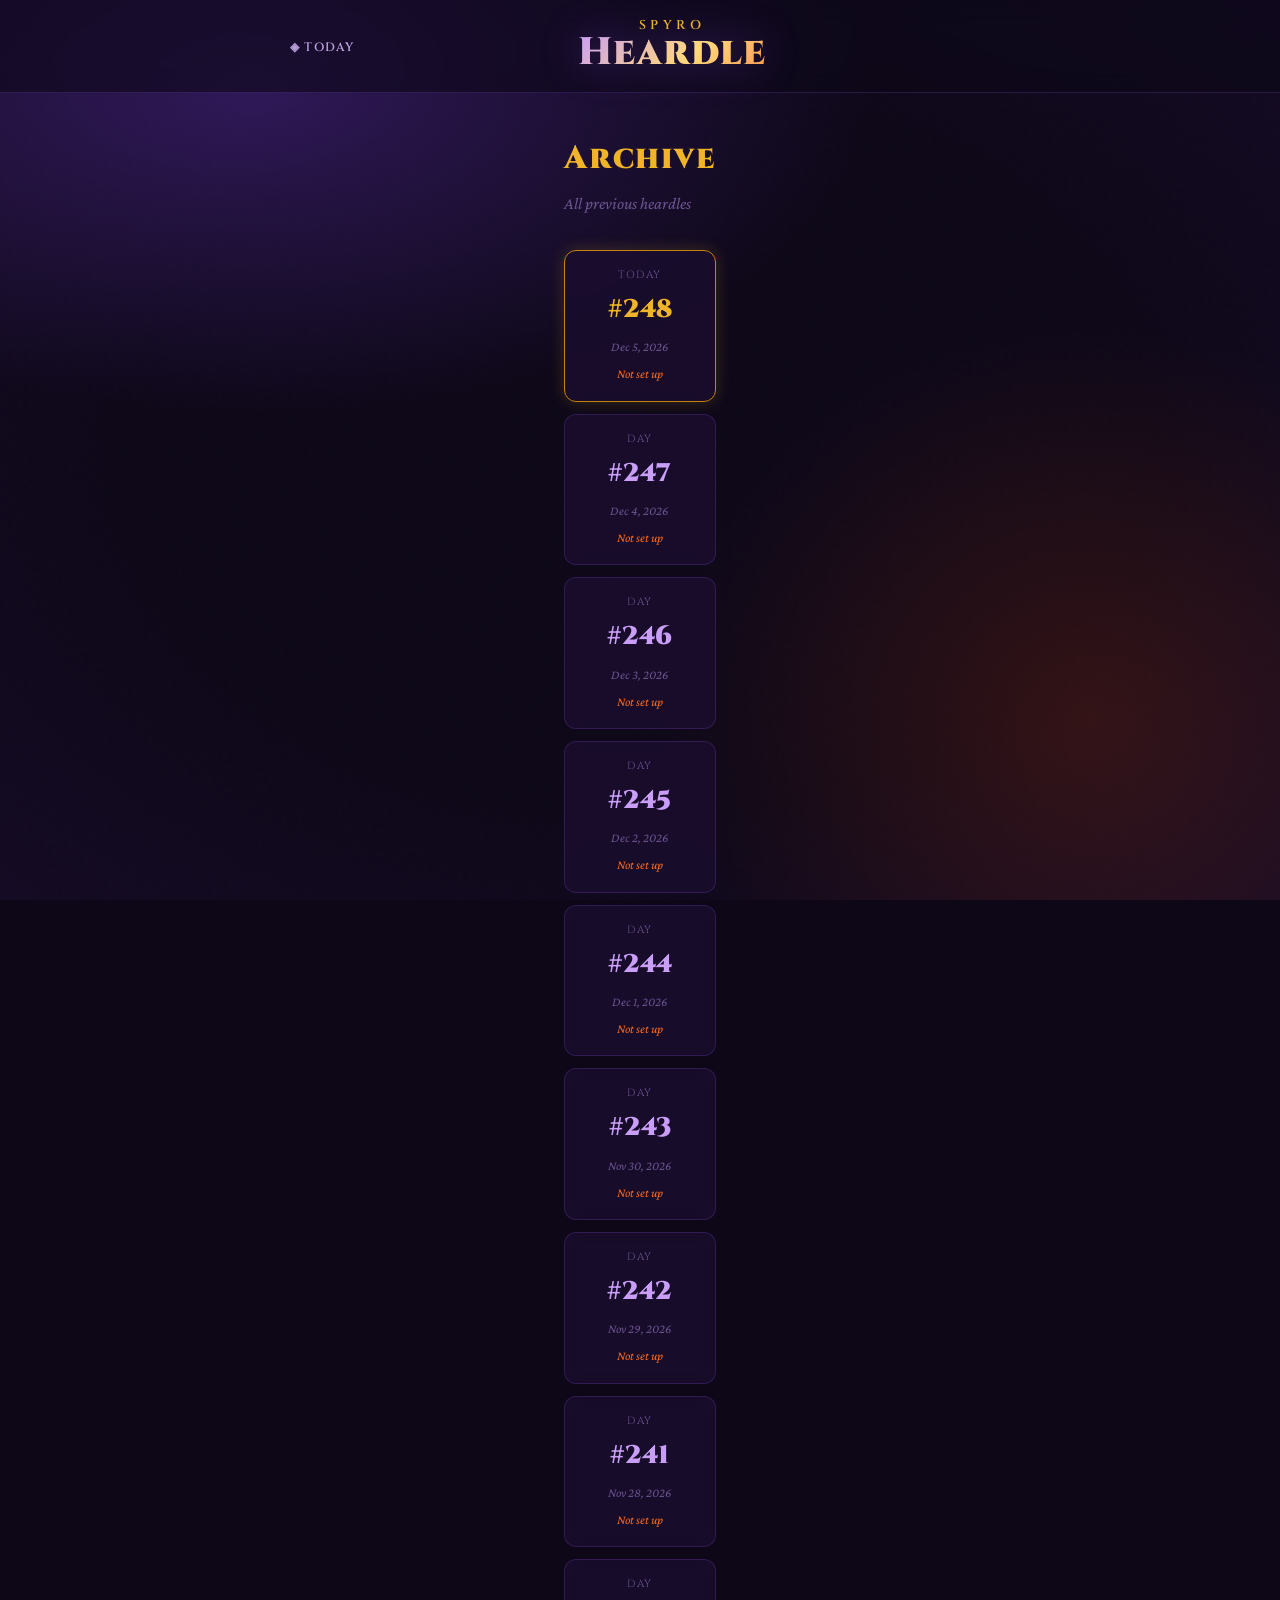
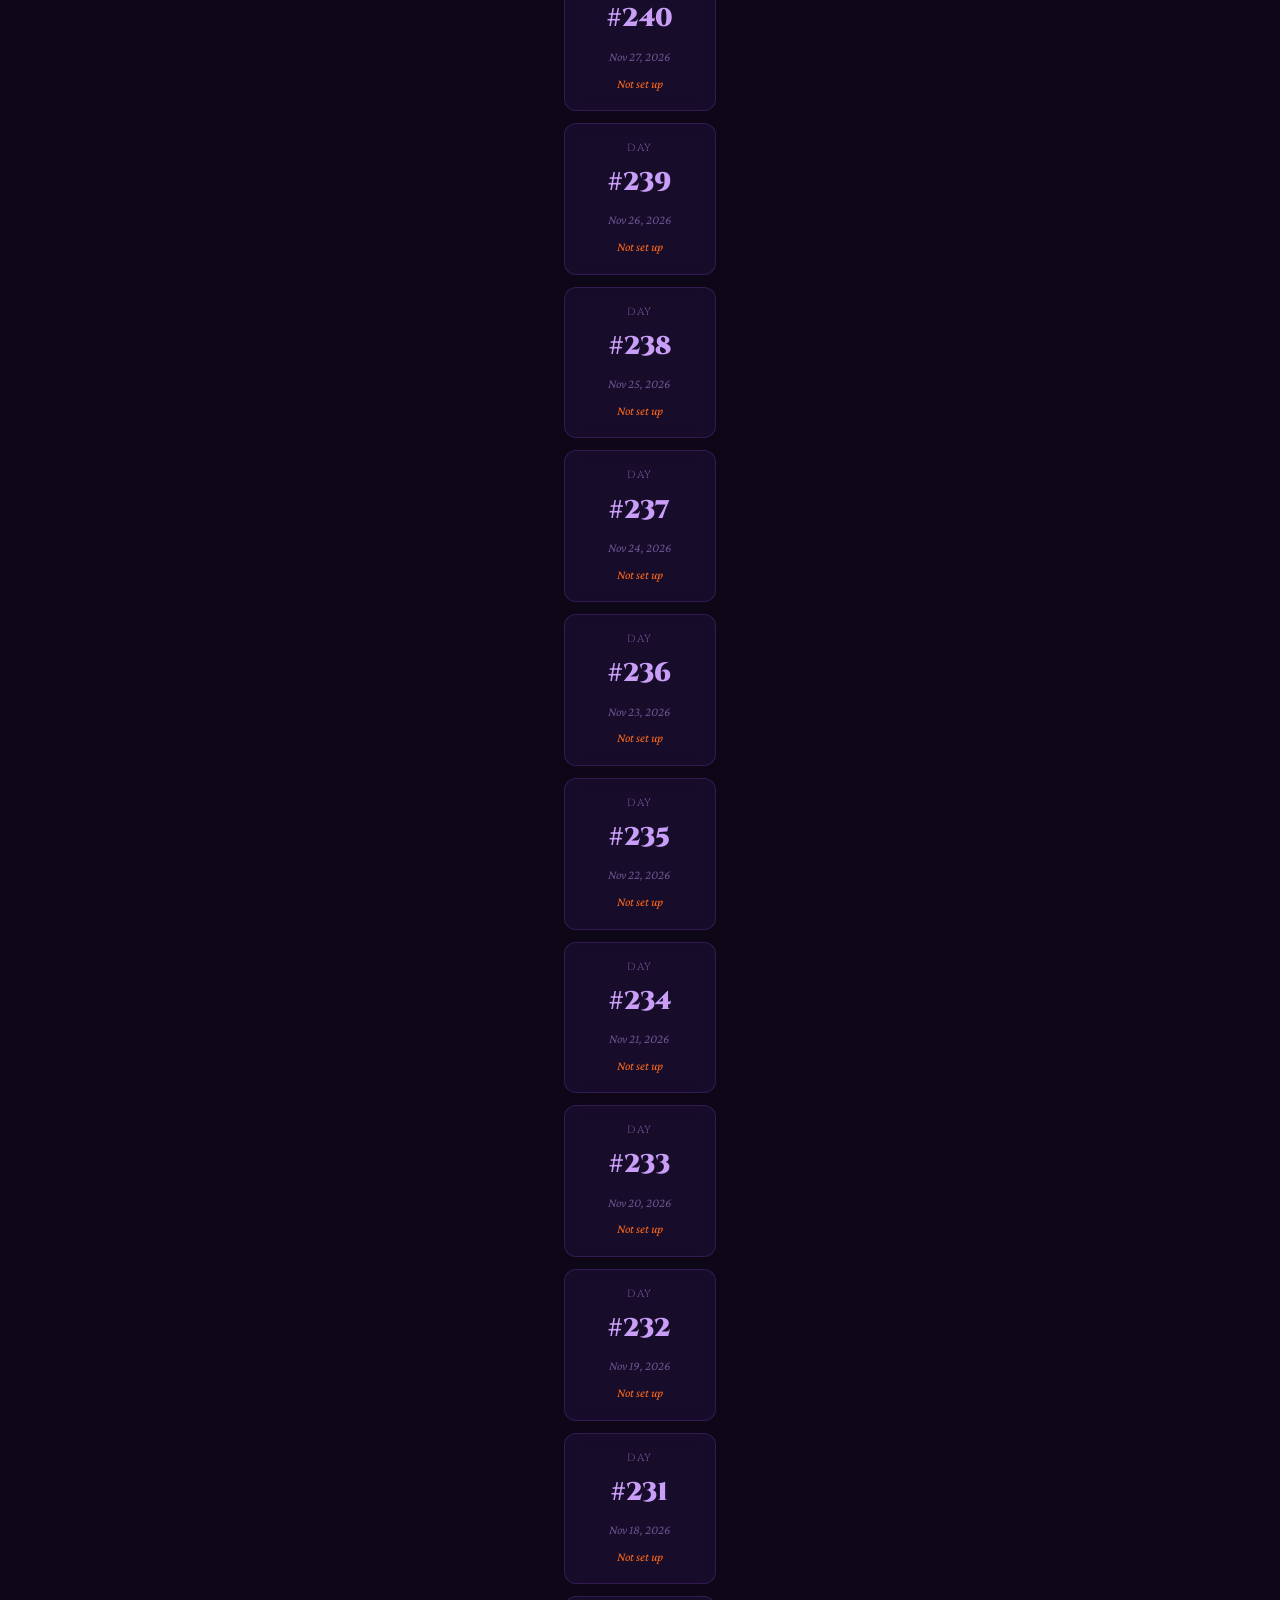
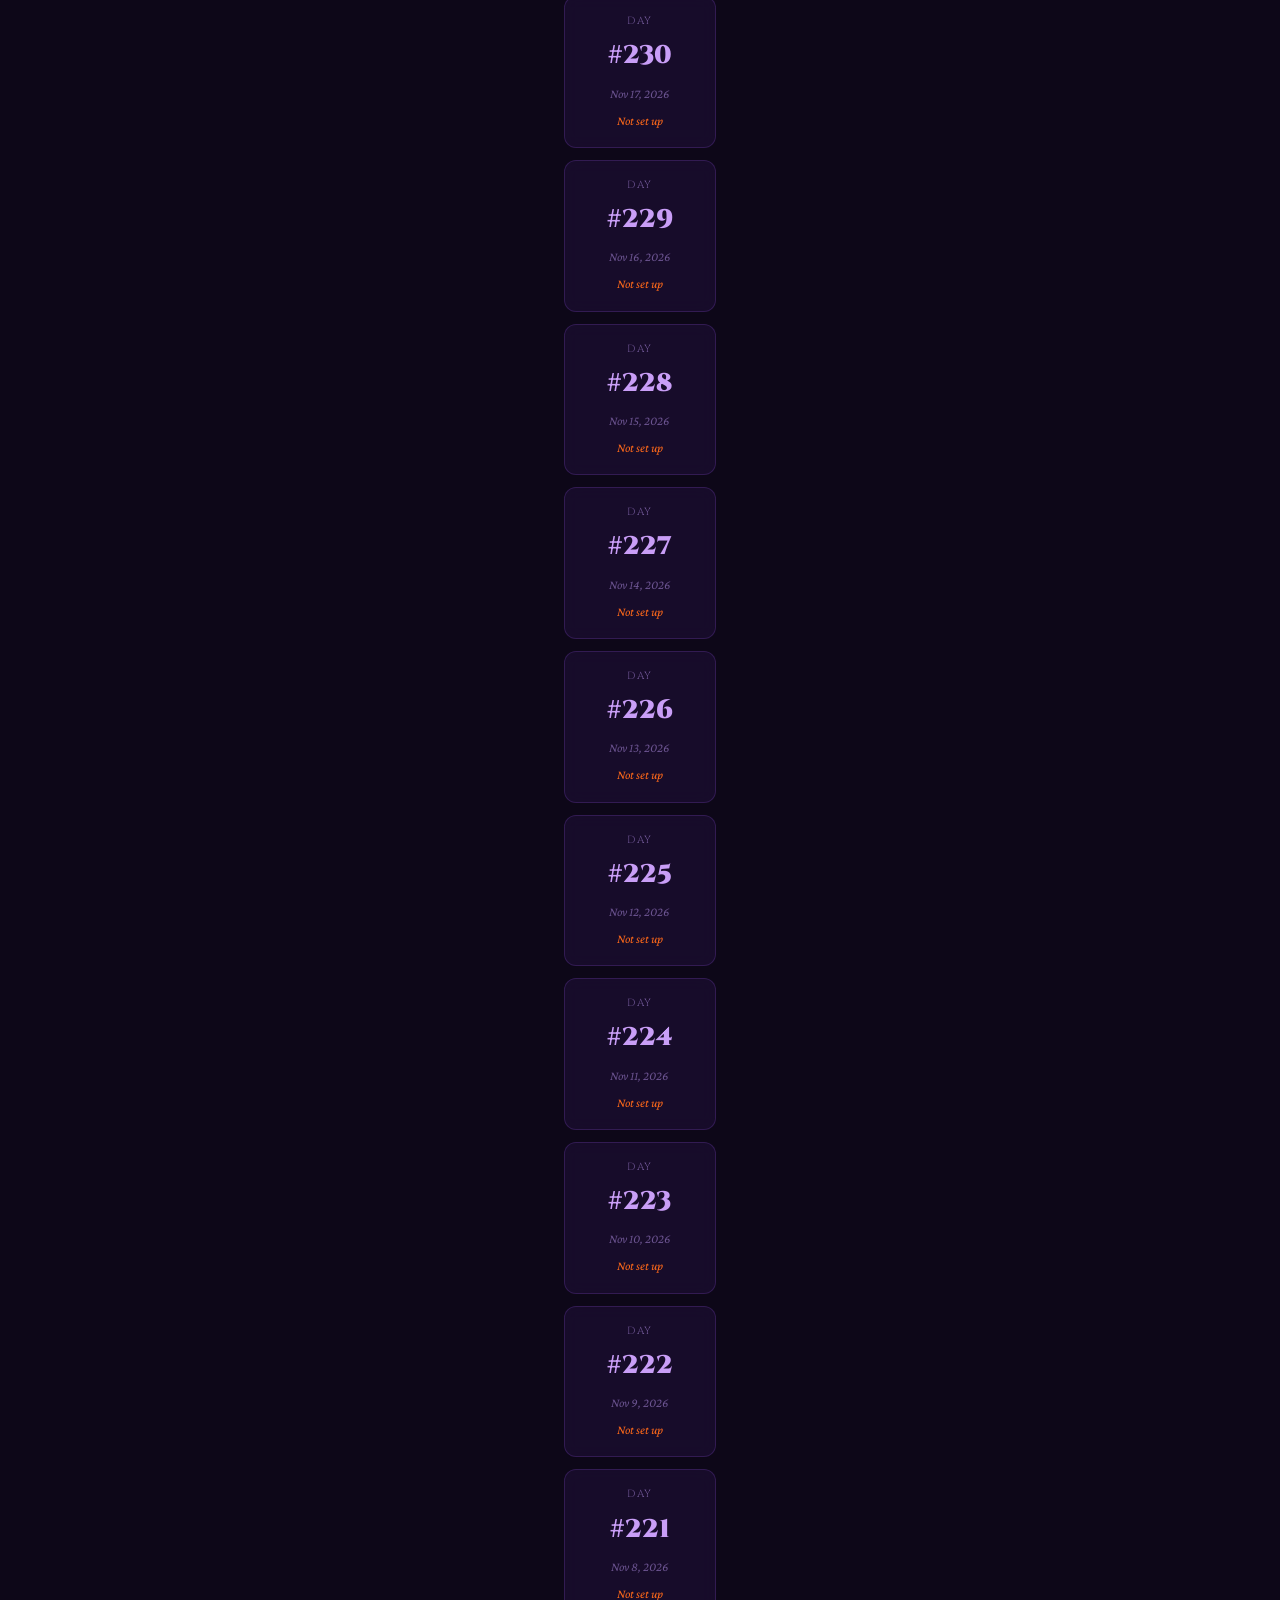
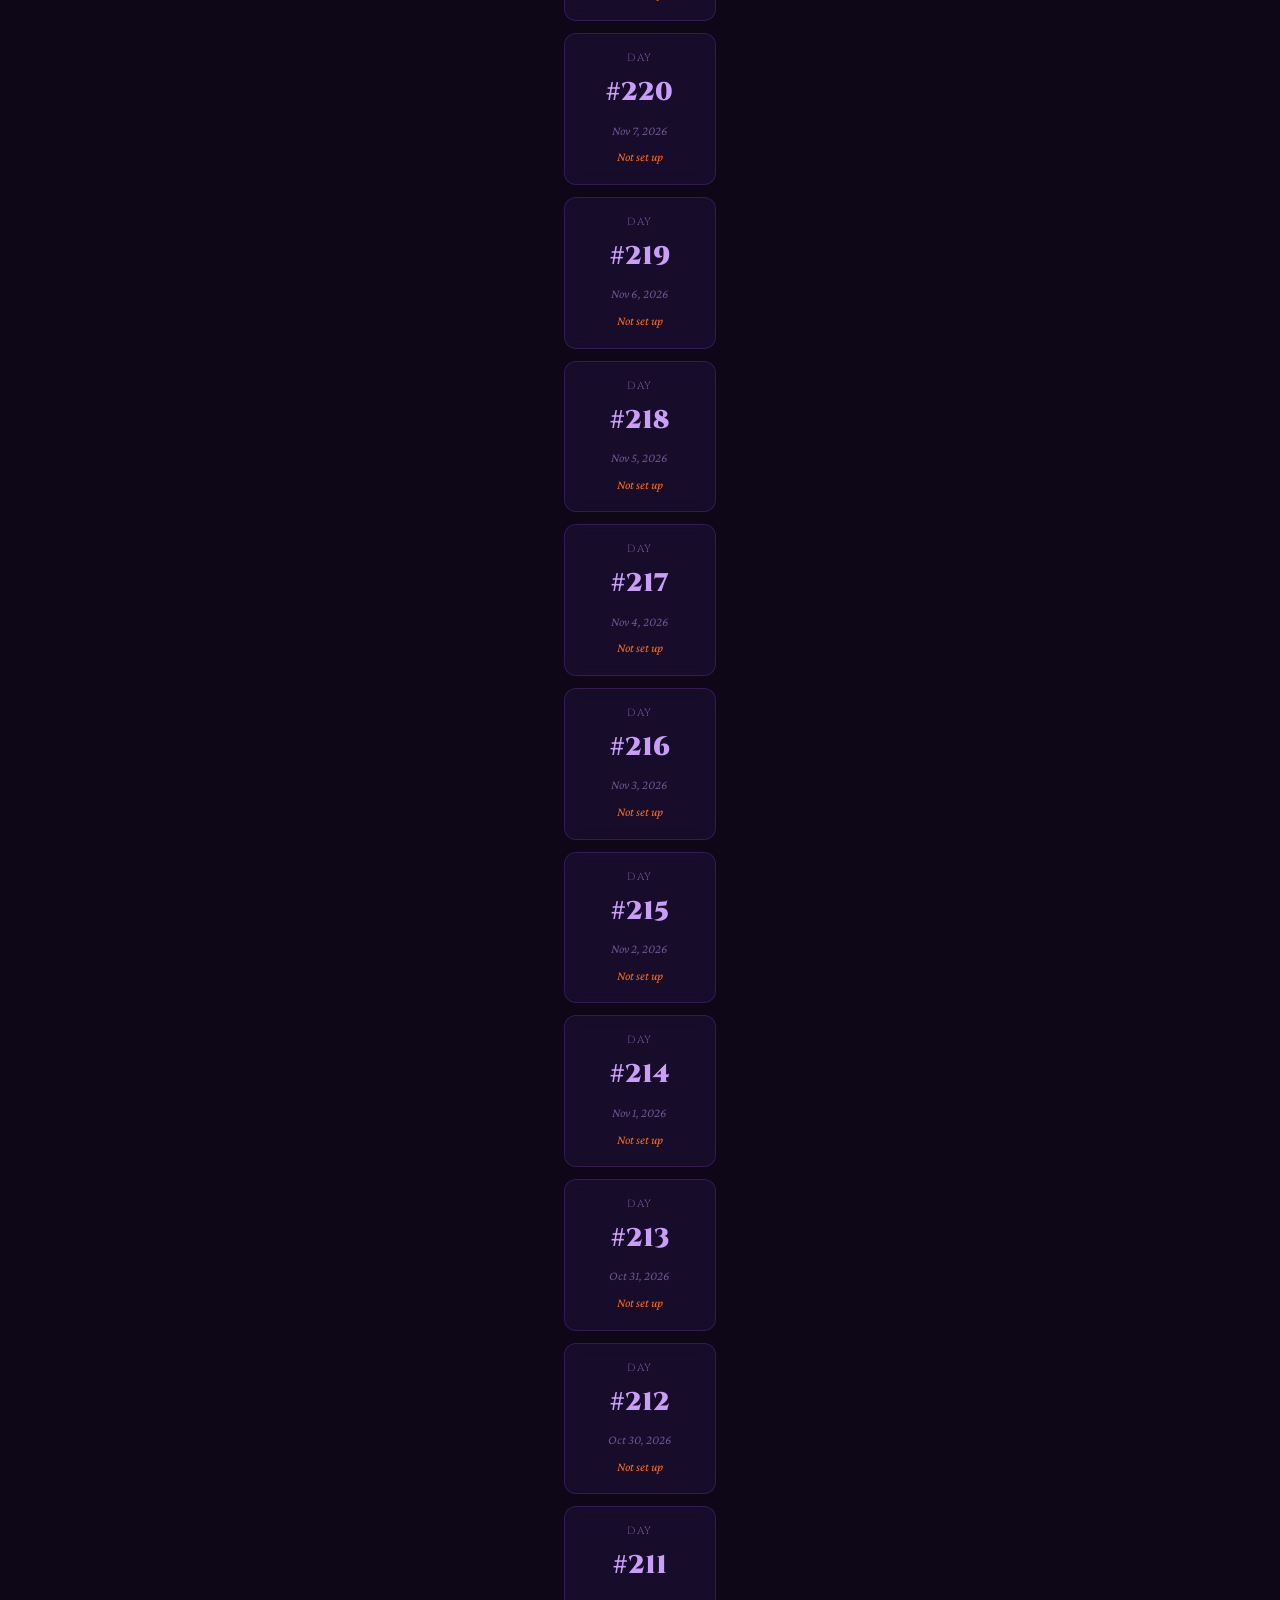
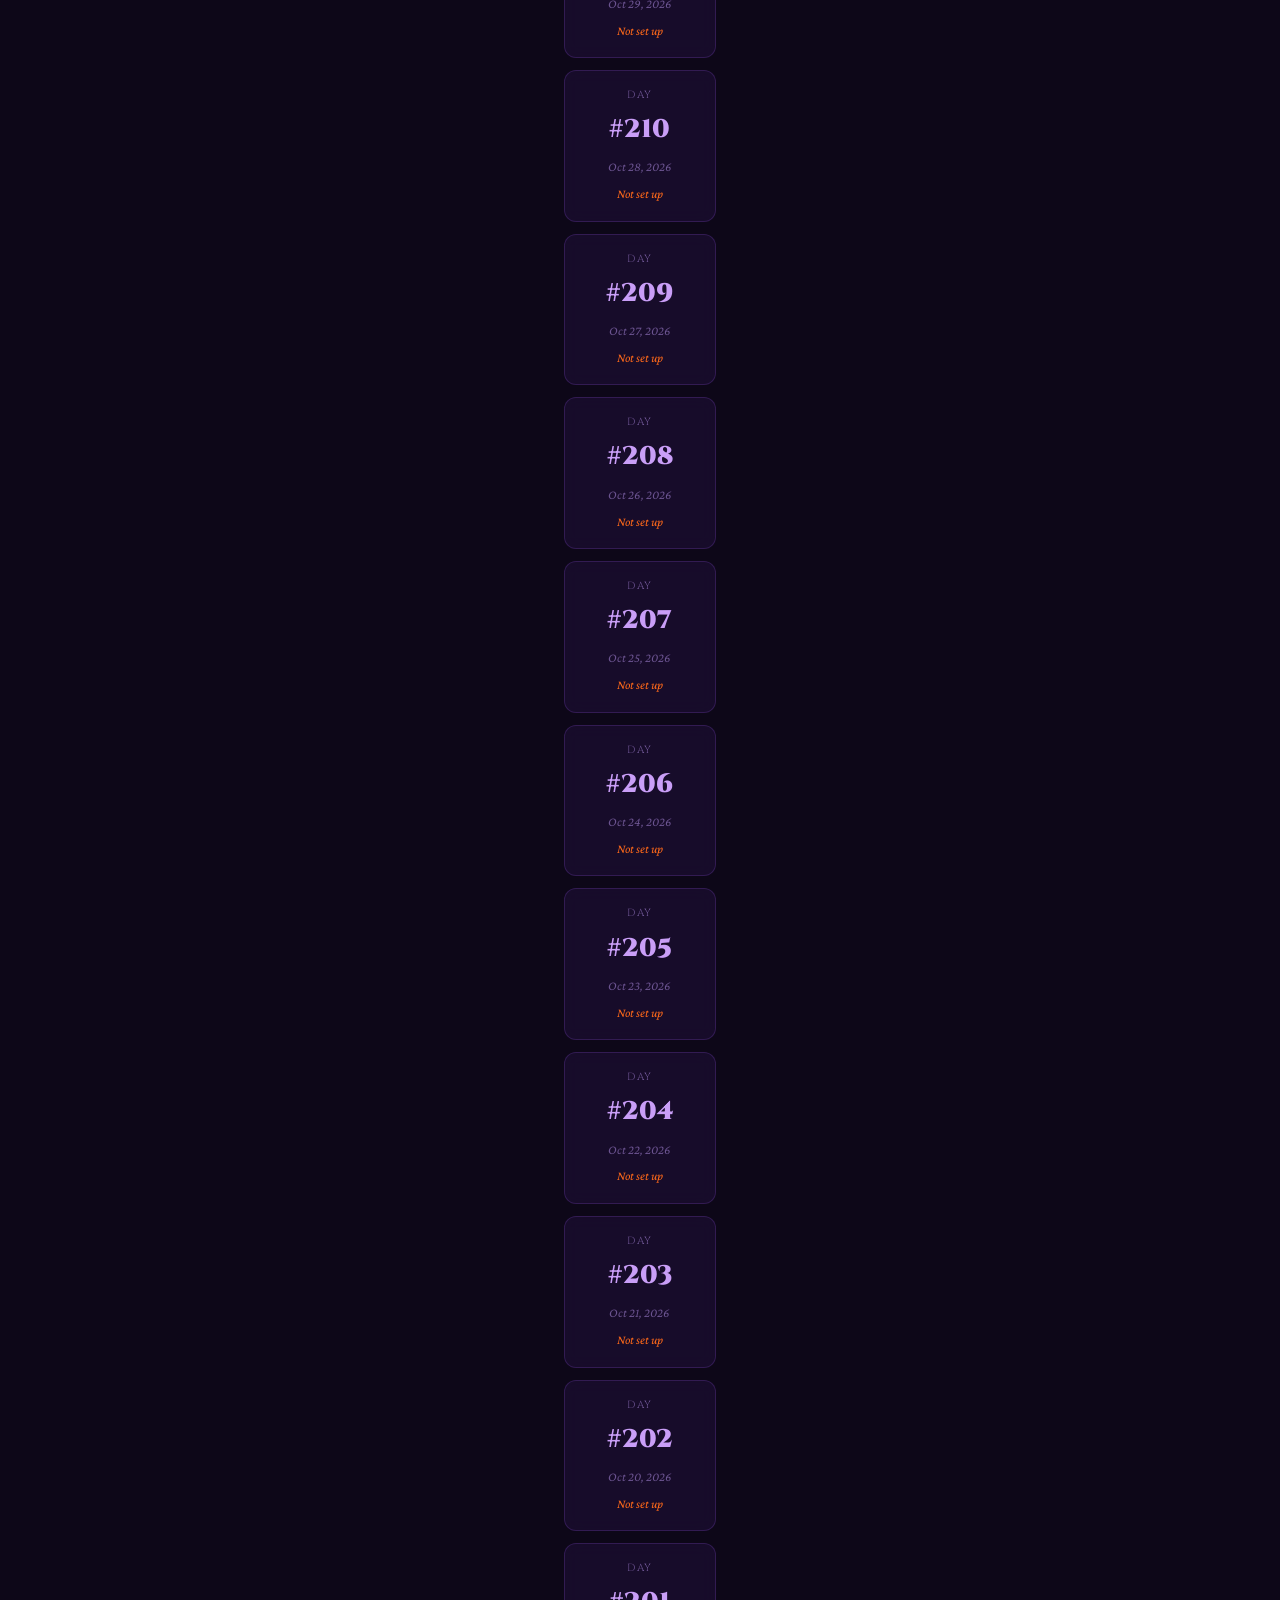
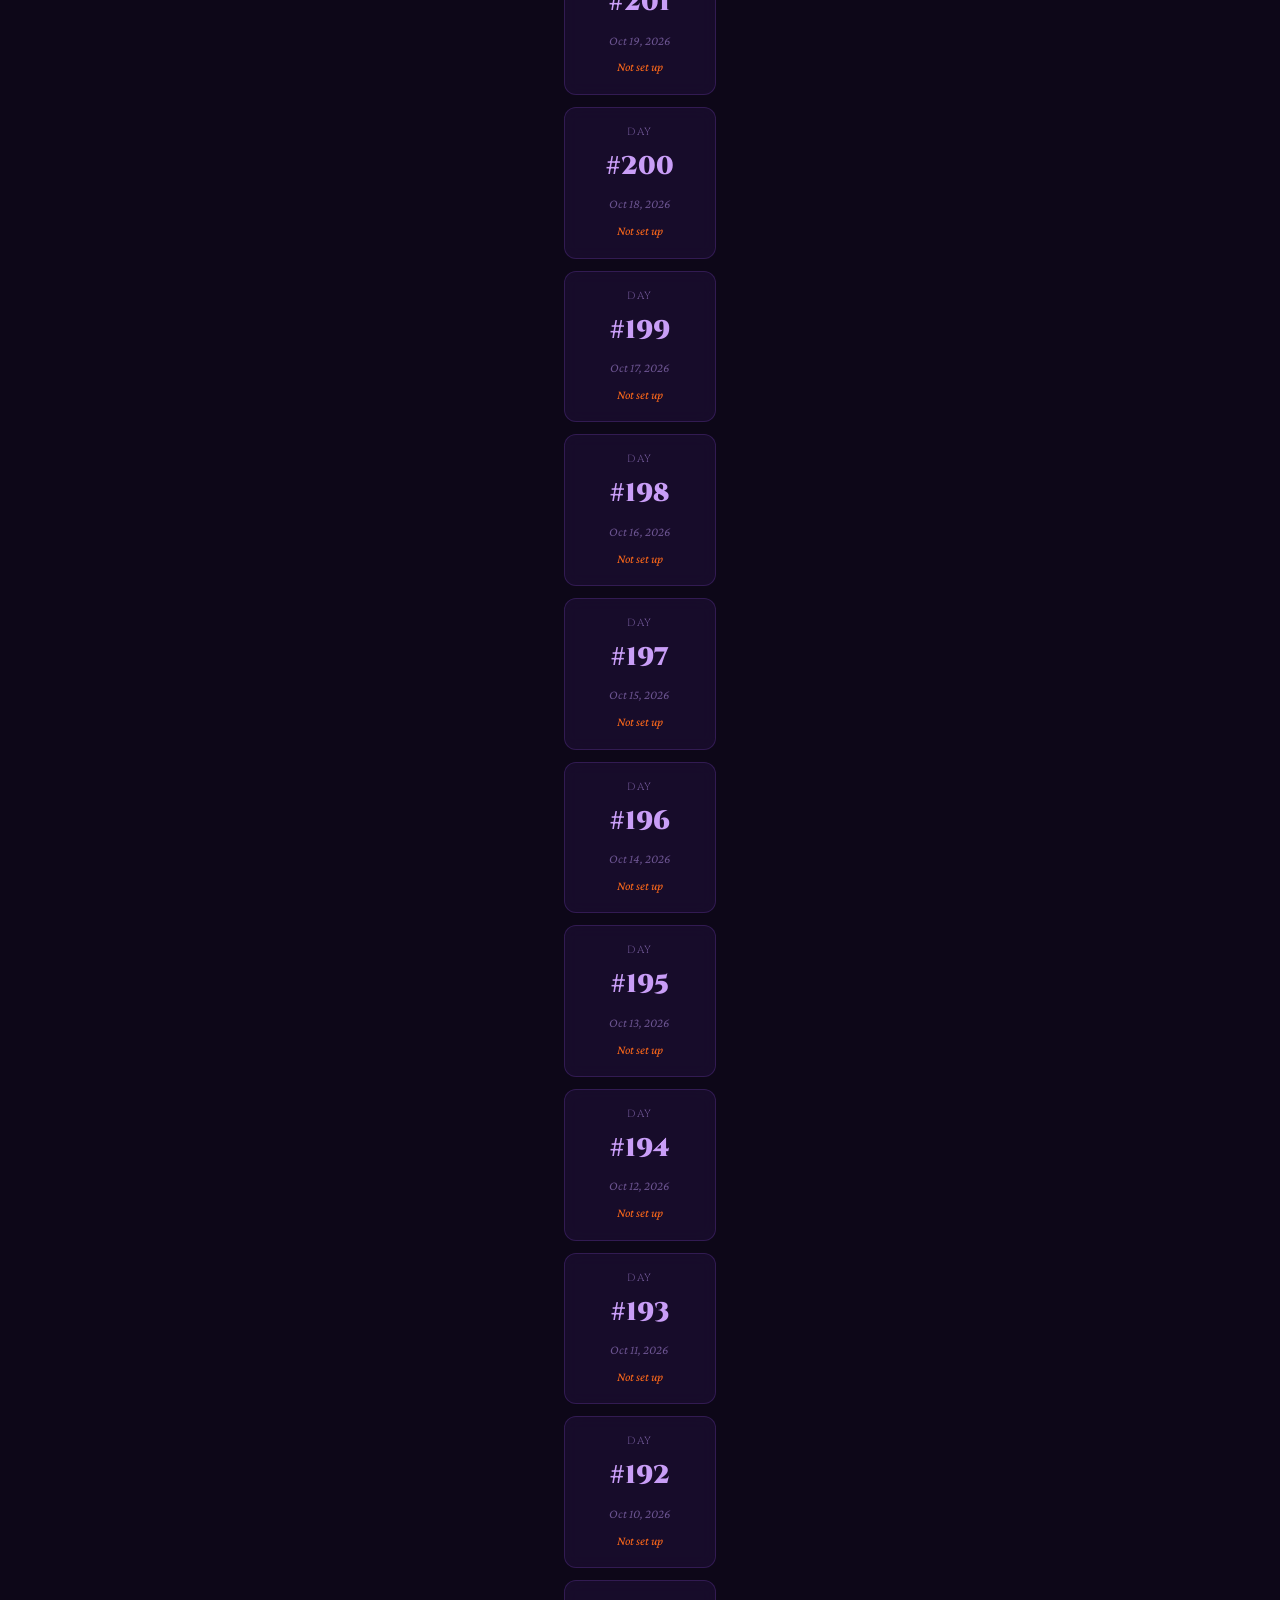
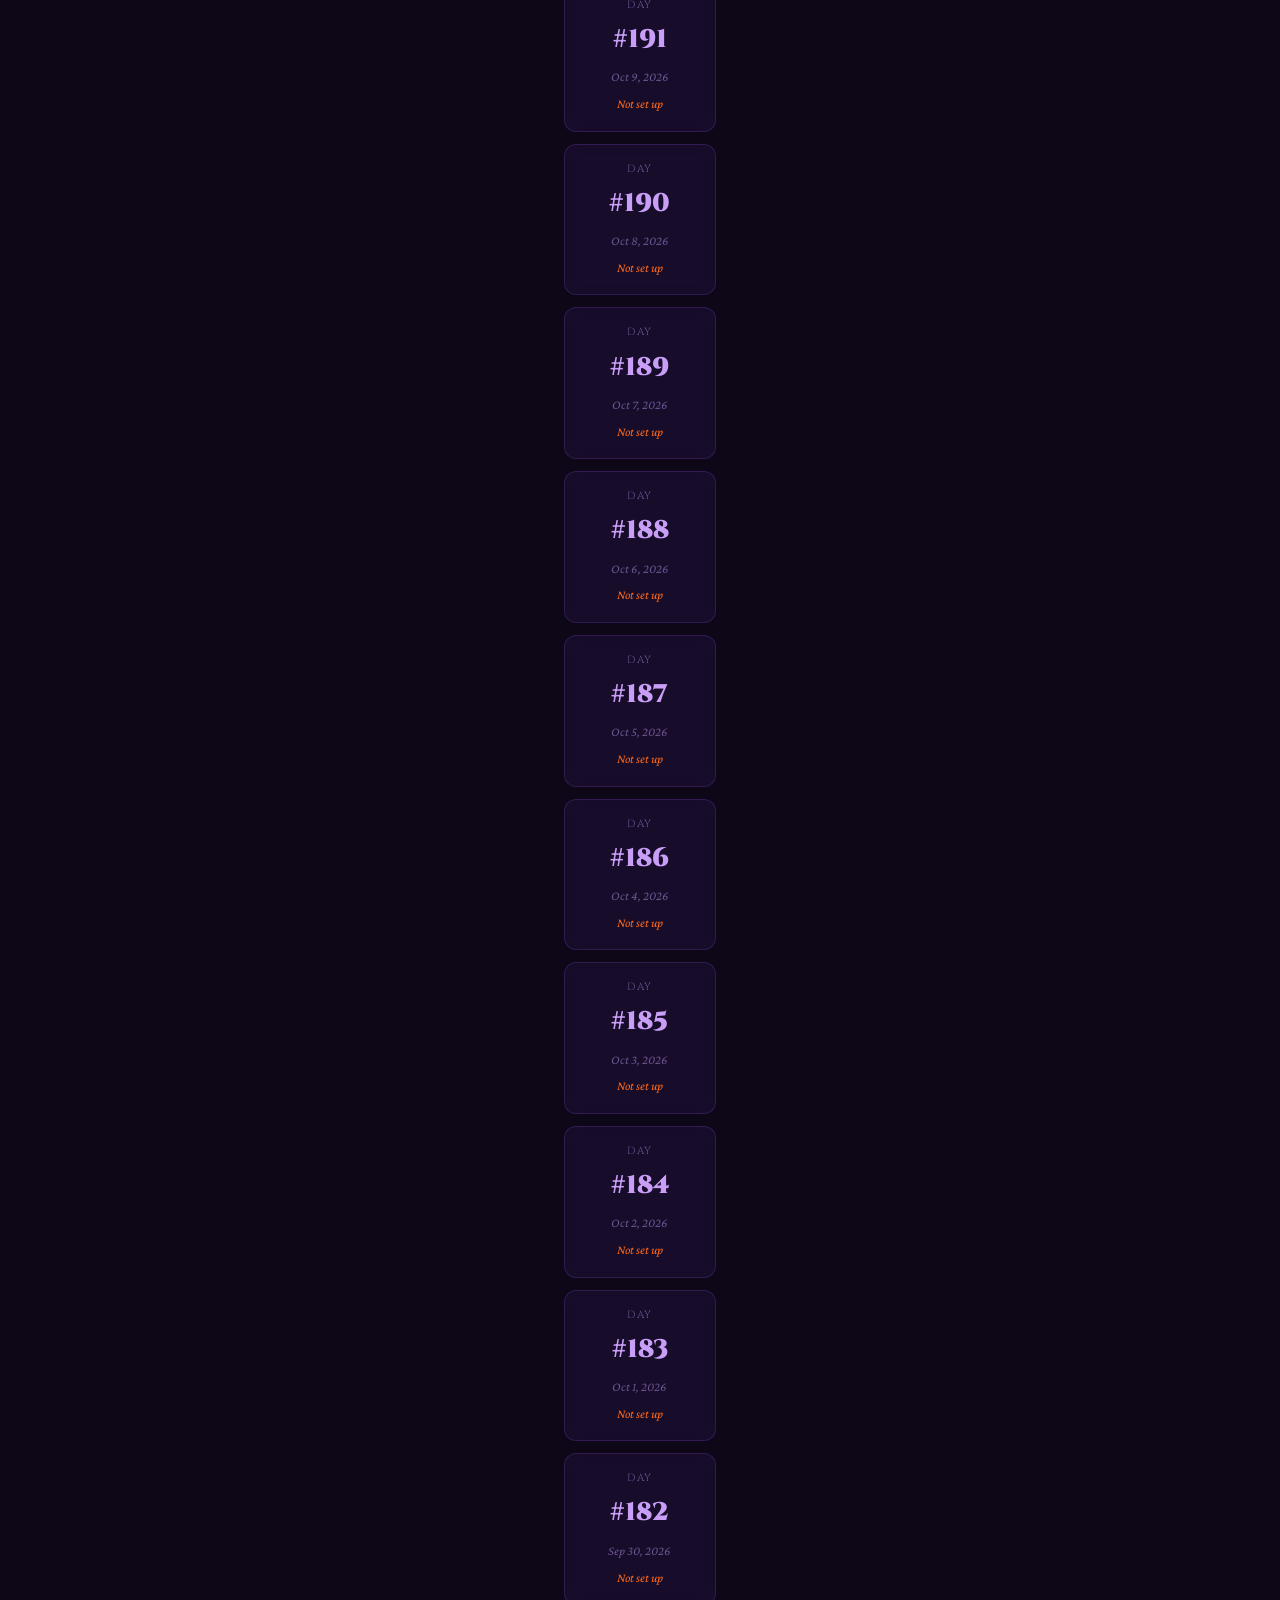
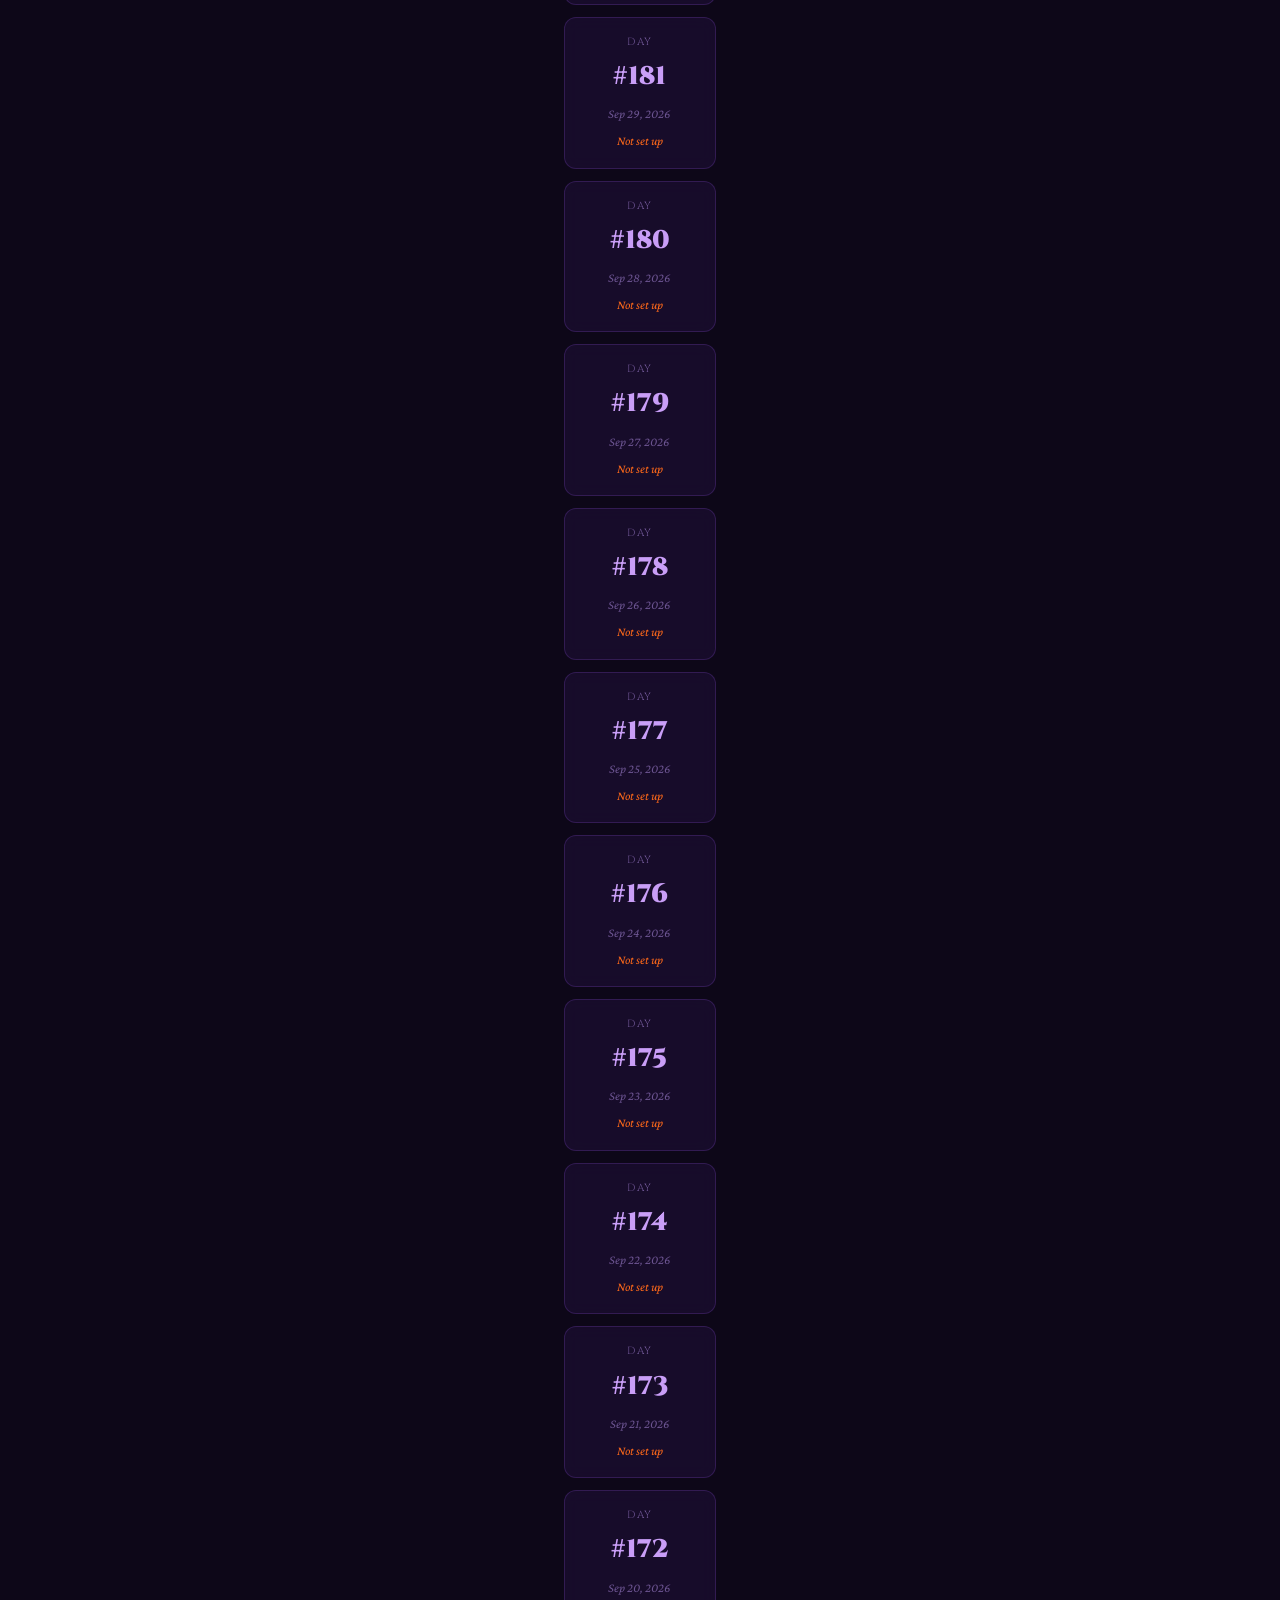
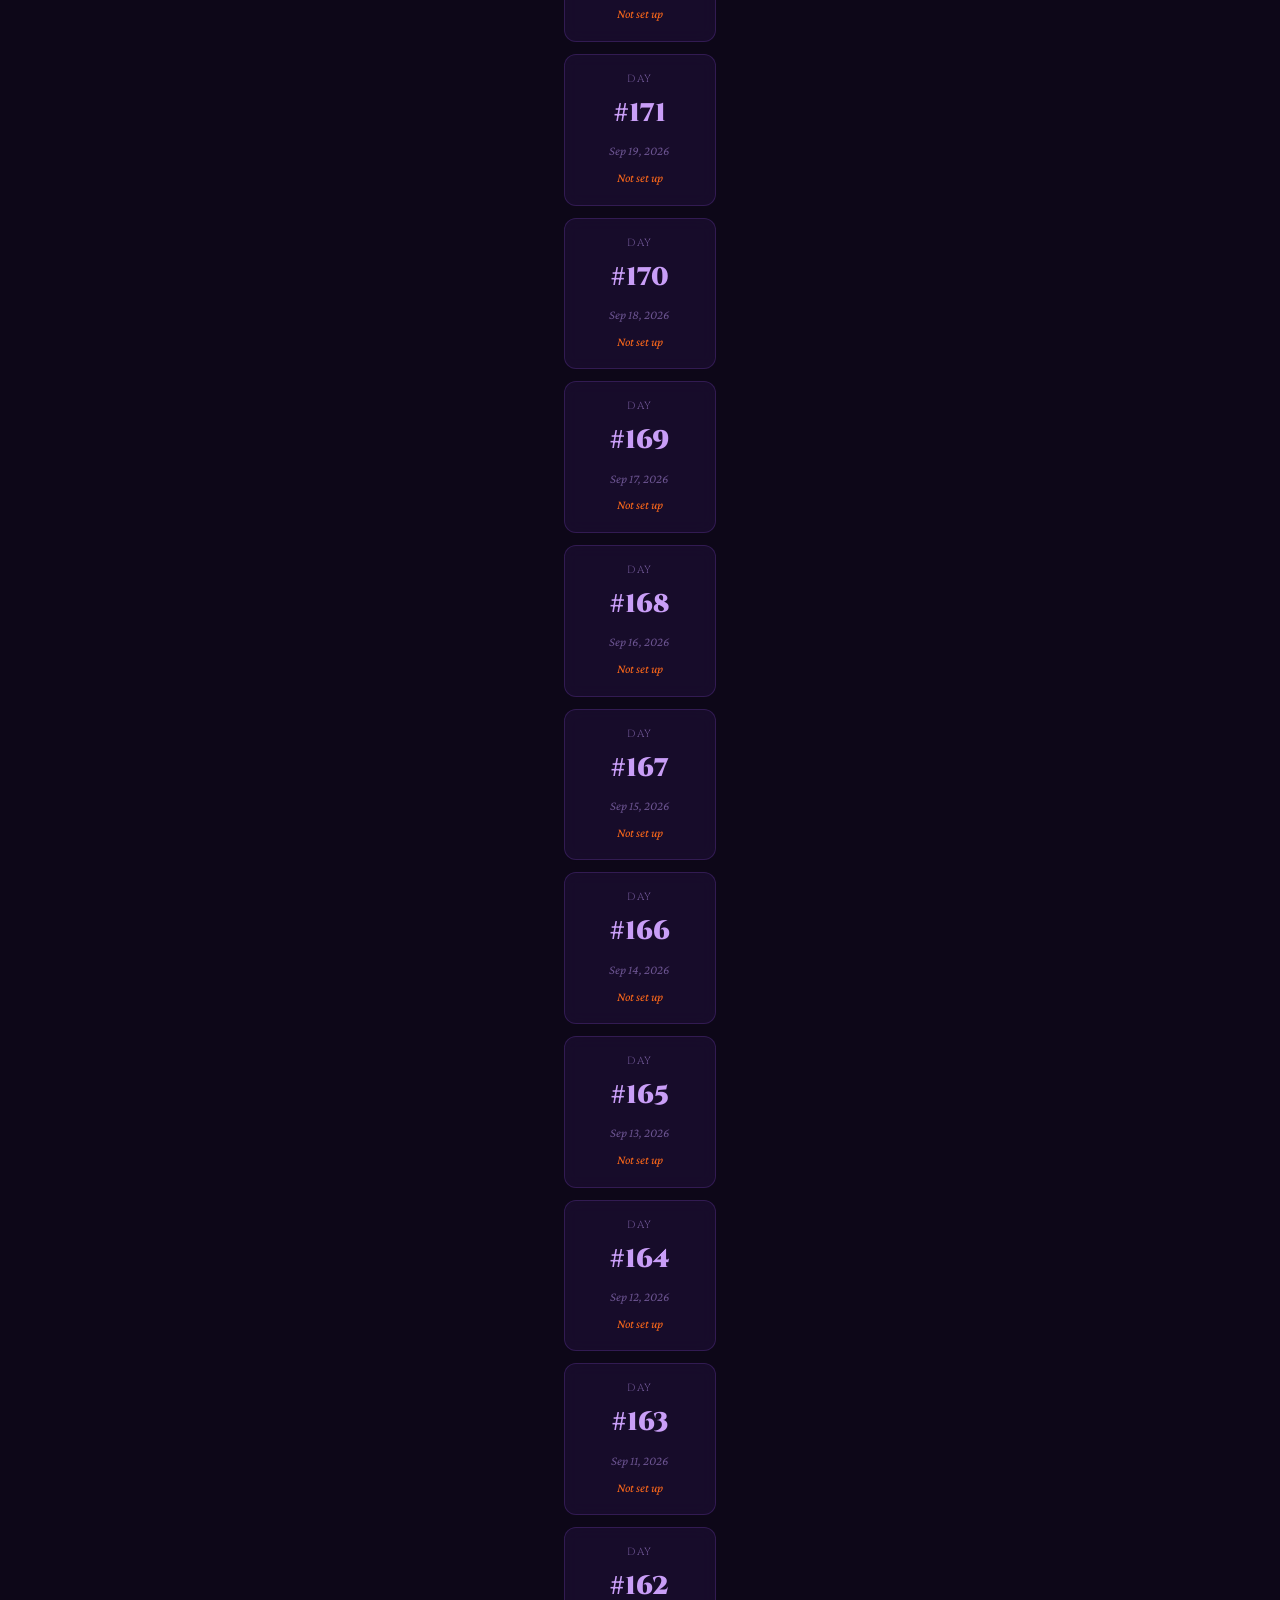
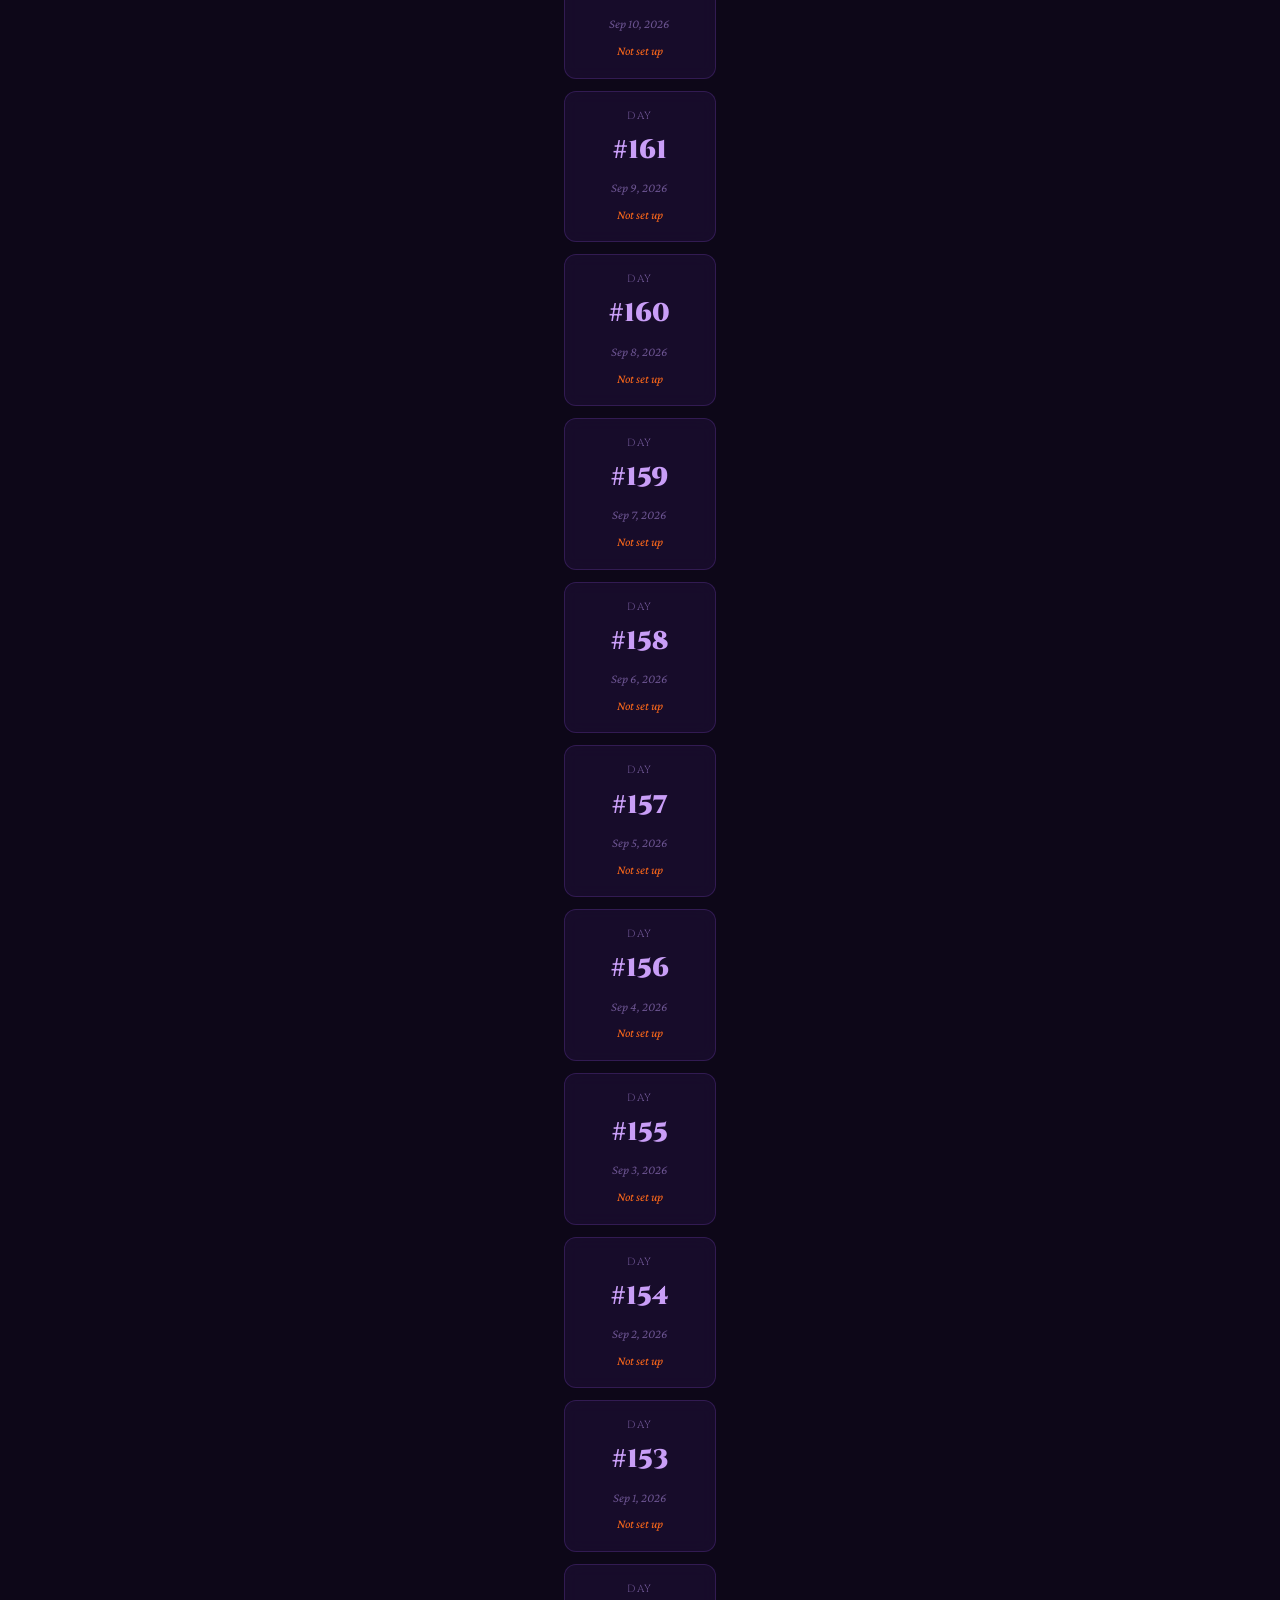
==== archive.html @ febcf789 "Update" ====
<!DOCTYPE html>
<html lang="en">
<head>
  <meta charset="UTF-8" />
  <meta name="viewport" content="width=device-width, initial-scale=1.0" />
  <title>Archive — Spyro Heardle</title>
  <link rel="stylesheet" href="style.css" />
  <link rel="preconnect" href="https://fonts.googleapis.com">
  <link rel="preconnect" href="https://fonts.gstatic.com" crossorigin>
  <link href="https://fonts.googleapis.com/css2?family=Cinzel:wght@400;600;800;900&family=Crimson+Pro:ital,wght@0,300;0,400;0,600;1,300;1,400&display=swap" rel="stylesheet">
</head>
<body>

  <div class="bg-layer"></div>
  <div class="gem-particles" id="gemParticles"></div>

  <header class="site-header">
    <div class="header-inner">
      <div class="header-left">
        <a href="index.html" class="archive-link">◈ Today</a>
      </div>
      <h1 class="site-title">
        <span class="title-spyro">Spyro</span>
        <span class="title-heardle">Heardle</span>
      </h1>
      <div class="header-right"></div>
    </div>
  </header>

  <main class="archive-container">
    <h2 class="archive-heading">Archive</h2>
    <p class="archive-sub">All previous heardles</p>
    <div class="archive-grid" id="archiveGrid">
      <p class="loading-text">Loading…</p>
    </div>
  </main>

  <footer class="site-footer">
    <p>Spyro Heardle — By: Composer</p>
  </footer>

  <script src="game.js"></script>
  <script src="archive.js"></script>
</body>
</html>
---- style.css ----
/* ============================================================
   SPYRO HEARDLE — Stylesheet
   Theme: deep purples, gem-golds, dragonfire orange
   Font: Cinzel (display) + Crimson Pro (body)
   ============================================================ */

:root {
  --purple-deep:    #0d0718;
  --purple-dark:    #1a0d2e;
  --purple-mid:     #2e1060;
  --purple-bright:  #6b35c8;
  --purple-glow:    #9b59f5;
  --purple-light:   #c99ef7;

  --gold-deep:      #7a4f00;
  --gold-mid:       #c8820a;
  --gold-bright:    #f0b429;
  --gold-light:     #ffd97a;

  --fire-deep:      #7a1a00;
  --fire-mid:       #d94500;
  --fire-bright:    #ff6a1a;
  --fire-glow:      #ff9a55;

  --gem-correct:    #a855f7;
  --gem-wrong:      #e74c3c;
  --gem-skip:       #2a1a4a;
  --gem-dragon:     #f0b429;

  --text-primary:   #f0e8ff;
  --text-secondary: #b89fdc;
  --text-muted:     #6b5490;

  --surface-1:      rgba(26, 13, 46, 0.85);
  --surface-2:      rgba(46, 16, 96, 0.4);
  --surface-3:      rgba(107, 53, 200, 0.15);

  --border-subtle:  rgba(155, 89, 245, 0.2);
  --border-bright:  rgba(155, 89, 245, 0.6);

  --radius-sm: 6px;
  --radius-md: 12px;
  --radius-lg: 20px;

  --font-display: 'Cinzel', serif;
  --font-body: 'Crimson Pro', serif;

  --transition: 0.2s cubic-bezier(0.4, 0, 0.2, 1);
}

/* ── Reset & Base ── */
*, *::before, *::after { box-sizing: border-box; margin: 0; padding: 0; }

html { font-size: 16px; scroll-behavior: smooth; }

body {
  min-height: 100vh;
  background: var(--purple-deep);
  color: var(--text-primary);
  font-family: var(--font-body);
  font-size: 1.05rem;
  line-height: 1.6;
  overflow-x: hidden;
  display: flex;
  flex-direction: column;
}

/* ── Background ── */
.bg-layer {
  position: fixed;
  inset: 0;
  z-index: 0;
  background:
    radial-gradient(ellipse 80% 60% at 20% 10%, rgba(107, 53, 200, 0.35) 0%, transparent 60%),
    radial-gradient(ellipse 60% 80% at 85% 80%, rgba(217, 69, 0, 0.18) 0%, transparent 55%),
    radial-gradient(ellipse 100% 100% at 50% 50%, rgba(13, 7, 24, 1) 40%, var(--purple-dark) 100%);
  pointer-events: none;
}

/* Subtle noise texture overlay */
.bg-layer::after {
  content: '';
  position: absolute;
  inset: 0;
  background-image: url("data:image/svg+xml,%3Csvg viewBox='0 0 200 200' xmlns='http://www.w3.org/2000/svg'%3E%3Cfilter id='n'%3E%3CfeTurbulence type='fractalNoise' baseFrequency='0.9' numOctaves='4' stitchTiles='stitch'/%3E%3C/filter%3E%3Crect width='100%25' height='100%25' filter='url(%23n)' opacity='0.03'/%3E%3C/svg%3E");
  opacity: 0.4;
  pointer-events: none;
}

/* ── Gem Particles ── */
.gem-particles {
  position: fixed;
  inset: 0;
  z-index: 0;
  pointer-events: none;
  overflow: hidden;
}

.gem-particle {
  position: absolute;
  width: 4px;
  height: 4px;
  background: var(--purple-glow);
  clip-path: polygon(50% 0%, 100% 50%, 50% 100%, 0% 50%);
  animation: floatGem linear infinite;
  opacity: 0;
}

.spyro-particle {
  background: none;
  clip-path: none;
  object-fit: contain;
  image-rendering: pixelated;
  filter: drop-shadow(0 0 4px rgba(155, 89, 245, 0.6));
}

@keyframes floatGem {
  0%   { transform: translateY(110vh) rotate(0deg);   opacity: 0; }
  5%   { opacity: 0.6; }
  95%  { opacity: 0.3; }
  100% { transform: translateY(-10vh) rotate(360deg); opacity: 0; }
}

/* ── Header ── */
.site-header {
  position: relative;
  z-index: 10;
  padding: 1.25rem 2rem;
  border-bottom: 1px solid var(--border-subtle);
  background: rgba(13, 7, 24, 0.6);
  backdrop-filter: blur(12px);
}

.header-inner {
  max-width: 700px;
  margin: 0 auto;
  display: flex;
  align-items: center;
  justify-content: space-between;
}

.site-title {
  font-family: var(--font-display);
  text-align: center;
  line-height: 1;
  letter-spacing: 0.05em;
}

.title-spyro {
  display: block;
  font-size: clamp(0.65rem, 2vw, 0.8rem);
  font-weight: 600;
  letter-spacing: 0.35em;
  text-transform: uppercase;
  color: var(--gold-bright);
  margin-bottom: 0.1em;
}

.title-heardle {
  display: block;
  font-size: clamp(1.6rem, 5vw, 2.4rem);
  font-weight: 900;
  background: linear-gradient(135deg, var(--purple-light) 0%, var(--gold-light) 60%, var(--fire-glow) 100%);
  -webkit-background-clip: text;
  -webkit-text-fill-color: transparent;
  background-clip: text;
  text-shadow: none;
  filter: drop-shadow(0 0 20px rgba(155, 89, 245, 0.4));
}

.archive-link {
  font-family: var(--font-display);
  font-size: 0.75rem;
  font-weight: 600;
  letter-spacing: 0.1em;
  color: var(--text-secondary);
  text-decoration: none;
  text-transform: uppercase;
  transition: color var(--transition);
}
.archive-link:hover { color: var(--gold-bright); }

.day-badge {
  font-family: var(--font-display);
  font-size: 0.75rem;
  font-weight: 600;
  letter-spacing: 0.1em;
  color: var(--purple-light);
  background: var(--surface-2);
  border: 1px solid var(--border-subtle);
  padding: 0.25em 0.7em;
  border-radius: var(--radius-sm);
}

/* ── Main layout ── */
main {
  position: relative;
  z-index: 5;
  flex: 1;
}

.game-container {
  max-width: 620px;
  margin: 0 auto;
  padding: 2.5rem 1.5rem 4rem;
}

/* ── State panel (not updated) ── */
.state-panel {
  text-align: center;
  padding: 3rem 2rem;
  background: var(--surface-1);
  border: 1px solid var(--border-subtle);
  border-radius: var(--radius-lg);
  backdrop-filter: blur(8px);
}

.state-panel .dragon-icon { font-size: 3rem; margin-bottom: 1rem; }

.state-panel h2 {
  font-family: var(--font-display);
  font-size: 1.4rem;
  color: var(--gold-bright);
  margin-bottom: 0.75rem;
}

.state-panel p { color: var(--text-secondary); font-style: italic; }

/* ── Stems bar ── */
.stems-bar {
  display: flex;
  gap: 6px;
  margin-bottom: 1.75rem;
  flex-wrap: wrap;
}

.stem-chip {
  font-family: var(--font-display);
  font-size: 0.85rem;
  letter-spacing: 0.06em;
  text-transform: uppercase;
  padding: 0.5em 1.1em;
  border-radius: 100px;
  border: 1px solid var(--border-subtle);
  color: var(--text-muted);
  background: var(--surface-2);
  transition: all 0.35s ease;
  white-space: nowrap;
}

.stem-chip.active {
  color: var(--purple-light);
  background: rgba(107, 53, 200, 0.3);
  border-color: var(--purple-bright);
  box-shadow: 0 0 10px rgba(155, 89, 245, 0.3);
}

.stem-chip.current {
  color: var(--gold-bright);
  background: rgba(200, 130, 10, 0.2);
  border-color: var(--gold-mid);
  box-shadow: 0 0 12px rgba(240, 180, 41, 0.35);
  animation: currentPulse 2s ease-in-out infinite;
}

.stem-chip.clickable {
  cursor: pointer;
}

.stem-chip.clickable:hover {
  color: var(--text-primary);
  background: rgba(46, 16, 96, 0.6);
  border-color: var(--border-bright);
  transform: translateY(-1px);
  box-shadow: 0 4px 12px rgba(107, 53, 200, 0.3);
}

  0%, 100% { box-shadow: 0 0 12px rgba(240, 180, 41, 0.35); }
  50%       { box-shadow: 0 0 22px rgba(240, 180, 41, 0.6); }
}

/* ── Player ── */
.player-wrap {
  background: var(--surface-1);
  border: 1px solid var(--border-subtle);
  border-radius: var(--radius-lg);
  padding: 1.25rem 1.5rem 1.5rem;
  margin-bottom: 1.5rem;
  backdrop-filter: blur(10px);
  box-shadow: 0 8px 40px rgba(0,0,0,0.4), inset 0 1px 0 rgba(155, 89, 245, 0.1);
}

.waveform-display {
  height: 52px;
  margin-bottom: 1rem;
  display: flex;
  align-items: center;
  overflow: hidden;
}

.waveform-bars {
  display: flex;
  align-items: center;
  gap: 3px;
  width: 100%;
  height: 100%;
}

.waveform-bar {
  flex: 1;
  border-radius: 2px;
  background: var(--surface-3);
  border: 1px solid var(--border-subtle);
  transition: height 0.15s ease;
  min-height: 4px;
}

.waveform-bar.played {
  background: linear-gradient(to top, var(--purple-bright), var(--purple-glow));
  border-color: var(--purple-bright);
}

.waveform-bar.active-bar {
  background: linear-gradient(to top, var(--gold-mid), var(--gold-bright));
  border-color: var(--gold-bright);
  box-shadow: 0 0 6px rgba(240, 180, 41, 0.5);
}

.player-controls {
  display: flex;
  align-items: center;
  gap: 1rem;
}

.btn-play {
  flex-shrink: 0;
  width: 46px;
  height: 46px;
  border-radius: 50%;
  border: 2px solid var(--purple-bright);
  background: rgba(107, 53, 200, 0.25);
  color: var(--purple-light);
  cursor: pointer;
  display: flex;
  align-items: center;
  justify-content: center;
  transition: all var(--transition);
  box-shadow: 0 0 12px rgba(155, 89, 245, 0.2);
}

.btn-play:hover {
  background: rgba(107, 53, 200, 0.5);
  border-color: var(--purple-glow);
  box-shadow: 0 0 20px rgba(155, 89, 245, 0.45);
  transform: scale(1.05);
}

.btn-play svg { width: 20px; height: 20px; }

.btn-play .icon-pause { display: none; }
.btn-play.playing .icon-play  { display: none; }
.btn-play.playing .icon-pause { display: block; }

.progress-track {
  flex: 1;
  height: 4px;
  background: var(--surface-2);
  border-radius: 2px;
  overflow: hidden;
  border: 1px solid var(--border-subtle);
}

.progress-fill {
  height: 100%;
  width: 0%;
  background: linear-gradient(90deg, var(--purple-bright), var(--gold-mid));
  border-radius: 2px;
  transition: width 0.1s linear;
}

.time-display {
  font-family: var(--font-display);
  font-size: 0.7rem;
  letter-spacing: 0.05em;
  color: var(--text-muted);
  min-width: 2.5rem;
  text-align: right;
}

.volume-row {
  display: flex;
  align-items: center;
  gap: 0.6rem;
  margin-top: 0.9rem;
}

.volume-icon {
  width: 14px;
  height: 14px;
  flex-shrink: 0;
  color: var(--text-muted);
  opacity: 0.7;
}

.volume-icon-loud {
  width: 17px;
  height: 17px;
}

.volume-slider {
  flex: 1;
  -webkit-appearance: none;
  appearance: none;
  height: 4px;
  border-radius: 2px;
  background: var(--surface-2);
  border: 1px solid var(--border-subtle);
  outline: none;
  cursor: pointer;
}

.volume-slider::-webkit-slider-thumb {
  -webkit-appearance: none;
  appearance: none;
  width: 14px;
  height: 14px;
  border-radius: 50%;
  background: linear-gradient(135deg, var(--purple-bright), var(--purple-glow));
  border: 2px solid var(--purple-light);
  cursor: pointer;
  box-shadow: 0 0 6px rgba(155, 89, 245, 0.5);
  transition: box-shadow var(--transition), transform var(--transition);
}

.volume-slider::-webkit-slider-thumb:hover {
  box-shadow: 0 0 12px rgba(155, 89, 245, 0.8);
  transform: scale(1.2);
}

.volume-slider::-moz-range-thumb {
  width: 14px;
  height: 14px;
  border-radius: 50%;
  background: linear-gradient(135deg, var(--purple-bright), var(--purple-glow));
  border: 2px solid var(--purple-light);
  cursor: pointer;
  box-shadow: 0 0 6px rgba(155, 89, 245, 0.5);
}

.volume-slider::-moz-range-track {
  height: 4px;
  border-radius: 2px;
  background: var(--surface-2);
}

/* ── Guess area ── */
.guess-area {
  display: flex;
  flex-direction: column;
  gap: 0.75rem;
  margin-top: 1.5rem;
}

.autocomplete-wrap {
  position: relative;
}

.guess-input {
  width: 100%;
  padding: 0.85rem 1.2rem;
  background: var(--surface-1);
  border: 1px solid var(--border-subtle);
  border-radius: var(--radius-md);
  color: var(--text-primary);
  font-family: var(--font-body);
  font-size: 1rem;
  outline: none;
  transition: border-color var(--transition), box-shadow var(--transition);
  backdrop-filter: blur(8px);
}

.guess-input::placeholder { color: var(--text-muted); font-style: italic; }

.guess-input:focus {
  border-color: var(--purple-bright);
  box-shadow: 0 0 0 3px rgba(107, 53, 200, 0.2), 0 0 20px rgba(155, 89, 245, 0.15);
}

.autocomplete-list {
  position: absolute;
  top: calc(100% + 6px);
  left: 0;
  right: 0;
  background: rgba(18, 9, 36, 0.97);
  border: 1px solid var(--border-bright);
  border-radius: var(--radius-md);
  max-height: 260px;
  overflow-y: auto;
  z-index: 100;
  backdrop-filter: blur(16px);
  box-shadow: 0 12px 40px rgba(0,0,0,0.6);
}

.autocomplete-list::-webkit-scrollbar { width: 6px; }
.autocomplete-list::-webkit-scrollbar-track { background: transparent; }
.autocomplete-list::-webkit-scrollbar-thumb { background: var(--purple-mid); border-radius: 3px; }

.autocomplete-item {
  padding: 0.7rem 1.2rem;
  cursor: pointer;
  font-size: 0.95rem;
  color: var(--text-secondary);
  transition: background var(--transition), color var(--transition);
  border-bottom: 1px solid rgba(155, 89, 245, 0.08);
}

.autocomplete-item:last-child { border-bottom: none; }

.autocomplete-item:hover,
.autocomplete-item.highlighted {
  background: rgba(107, 53, 200, 0.25);
  color: var(--text-primary);
}

.autocomplete-item .match-highlight {
  color: var(--gold-bright);
  font-weight: 600;
}

.guess-buttons {
  display: flex;
  gap: 0.75rem;
}

.btn-skip, .btn-submit {
  flex: 1;
  padding: 0.85rem 1.5rem;
  border-radius: var(--radius-md);
  font-family: var(--font-display);
  font-size: 0.8rem;
  letter-spacing: 0.12em;
  text-transform: uppercase;
  font-weight: 600;
  cursor: pointer;
  transition: all var(--transition);
  border: none;
}

.btn-skip {
  background: var(--surface-2);
  border: 1px solid var(--border-subtle);
  color: var(--text-secondary);
}

.btn-skip:hover {
  background: rgba(46, 16, 96, 0.7);
  border-color: var(--border-bright);
  color: var(--text-primary);
}

.btn-submit {
  background: linear-gradient(135deg, var(--purple-mid) 0%, var(--purple-bright) 100%);
  color: var(--text-primary);
  box-shadow: 0 4px 20px rgba(107, 53, 200, 0.35);
}

.btn-submit:hover:not(:disabled) {
  background: linear-gradient(135deg, var(--purple-bright) 0%, var(--purple-glow) 100%);
  box-shadow: 0 4px 30px rgba(155, 89, 245, 0.5);
  transform: translateY(-1px);
}

.btn-submit:disabled {
  opacity: 0.35;
  cursor: not-allowed;
  transform: none;
  box-shadow: none;
}

/* ── Result panel ── */
.result-panel {
  background: var(--surface-1);
  border: 1px solid var(--border-bright);
  border-radius: var(--radius-lg);
  padding: 2rem 1.75rem;
  margin-top: 1.5rem;
  text-align: center;
  backdrop-filter: blur(12px);
  box-shadow: 0 8px 40px rgba(0,0,0,0.4), 0 0 40px rgba(155, 89, 245, 0.1);
  animation: resultReveal 0.5s cubic-bezier(0.34, 1.56, 0.64, 1) forwards;
}

@keyframes resultReveal {
  from { opacity: 0; transform: scale(0.92) translateY(10px); }
  to   { opacity: 1; transform: scale(1) translateY(0); }
}

.result-emoji {
  font-size: 3rem;
  margin-bottom: 0.5rem;
  line-height: 1;
}

.result-title {
  font-family: var(--font-display);
  font-size: 1.5rem;
  font-weight: 800;
  margin-bottom: 0.5rem;
  background: linear-gradient(135deg, var(--gold-bright), var(--fire-glow));
  -webkit-background-clip: text;
  -webkit-text-fill-color: transparent;
  background-clip: text;
}

.result-song {
  font-size: 1.05rem;
  color: var(--text-secondary);
  font-style: italic;
  margin-bottom: 1rem;
}

.result-attempts {
  display: flex;
  justify-content: center;
  gap: 6px;
  margin-bottom: 1.5rem;
  font-size: 1.6rem;
}

.btn-share {
  display: inline-block;
  width: 100%;
  padding: 0.9rem 1.5rem;
  background: linear-gradient(135deg, var(--gold-deep) 0%, var(--gold-mid) 50%, var(--fire-mid) 100%);
  border: none;
  border-radius: var(--radius-md);
  color: #fff;
  font-family: var(--font-display);
  font-size: 0.8rem;
  letter-spacing: 0.15em;
  text-transform: uppercase;
  font-weight: 700;
  cursor: pointer;
  transition: all var(--transition);
  margin-bottom: 0.75rem;
  box-shadow: 0 4px 20px rgba(217, 69, 0, 0.3);
}

.btn-share:hover {
  transform: translateY(-2px);
  box-shadow: 0 6px 28px rgba(217, 69, 0, 0.5);
}

.btn-archive {
  display: inline-block;
  color: var(--text-muted);
  font-family: var(--font-display);
  font-size: 0.75rem;
  letter-spacing: 0.1em;
  text-transform: uppercase;
  text-decoration: none;
  transition: color var(--transition);
}

.btn-archive:hover { color: var(--purple-light); }

/* ── Archive page ── */
.archive-container {
  max-width: 680px;
  margin: 0 auto;
  padding: 2.5rem 1.5rem 4rem;
}

.archive-heading {
  font-family: var(--font-display);
  font-size: 2rem;
  font-weight: 900;
  color: var(--gold-bright);
  margin-bottom: 0.4rem;
  letter-spacing: 0.05em;
}

.archive-sub {
  color: var(--text-muted);
  font-style: italic;
  margin-bottom: 2rem;
}

.archive-grid {
  display: grid;
  grid-template-columns: repeat(auto-fill, minmax(140px, 1fr));
  gap: 0.75rem;
}

.archive-card {
  background: var(--surface-1);
  border: 1px solid var(--border-subtle);
  border-radius: var(--radius-md);
  padding: 1rem;
  text-decoration: none;
  text-align: center;
  transition: all var(--transition);
  backdrop-filter: blur(8px);
  display: flex;
  flex-direction: column;
  align-items: center;
  gap: 0.4rem;
}

.archive-card:hover {
  border-color: var(--border-bright);
  background: rgba(107, 53, 200, 0.2);
  transform: translateY(-2px);
  box-shadow: 0 6px 20px rgba(107, 53, 200, 0.2);
}

.archive-card .card-day {
  font-family: var(--font-display);
  font-size: 0.65rem;
  letter-spacing: 0.15em;
  color: var(--text-muted);
  text-transform: uppercase;
}

.archive-card .card-num {
  font-family: var(--font-display);
  font-size: 1.6rem;
  font-weight: 900;
  color: var(--purple-light);
}

.archive-card .card-date {
  font-size: 0.8rem;
  color: var(--text-muted);
  font-style: italic;
}

.archive-card .card-result {
  font-size: 1rem;
  letter-spacing: 2px;
}

.archive-card.played {
  border-color: rgba(107, 53, 200, 0.4);
}

.archive-card.today {
  border-color: var(--gold-mid);
  box-shadow: 0 0 16px rgba(240, 180, 41, 0.2);
}

.archive-card.today .card-num { color: var(--gold-bright); }

.loading-text {
  color: var(--text-muted);
  font-style: italic;
}

/* ── Toast ── */
.toast {
  position: fixed;
  bottom: 2rem;
  left: 50%;
  transform: translateX(-50%) translateY(10px);
  background: rgba(26, 13, 46, 0.97);
  border: 1px solid var(--border-bright);
  color: var(--text-primary);
  padding: 0.75rem 1.5rem;
  border-radius: var(--radius-md);
  font-family: var(--font-display);
  font-size: 0.8rem;
  letter-spacing: 0.08em;
  text-align: center;
  z-index: 1000;
  opacity: 0;
  transition: opacity 0.3s ease, transform 0.3s ease;
  pointer-events: none;
  backdrop-filter: blur(12px);
  box-shadow: 0 8px 30px rgba(0,0,0,0.5);
  max-width: 90vw;
}

.toast.show {
  opacity: 1;
  transform: translateX(-50%) translateY(0);
}

/* ── Footer ── */
.site-footer {
  position: relative;
  z-index: 5;
  text-align: center;
  padding: 1.25rem;
  font-size: 0.8rem;
  color: var(--text-muted);
  border-top: 1px solid var(--border-subtle);
  font-style: italic;
}

/* ── Utility ── */
.hidden { display: none !important; }

/* ── Responsive ── */
@media (max-width: 500px) {
  .game-container { padding: 1.5rem 1rem 3rem; }
  .guess-buttons { flex-direction: column; }
  .archive-grid { grid-template-columns: repeat(auto-fill, minmax(110px, 1fr)); }
}
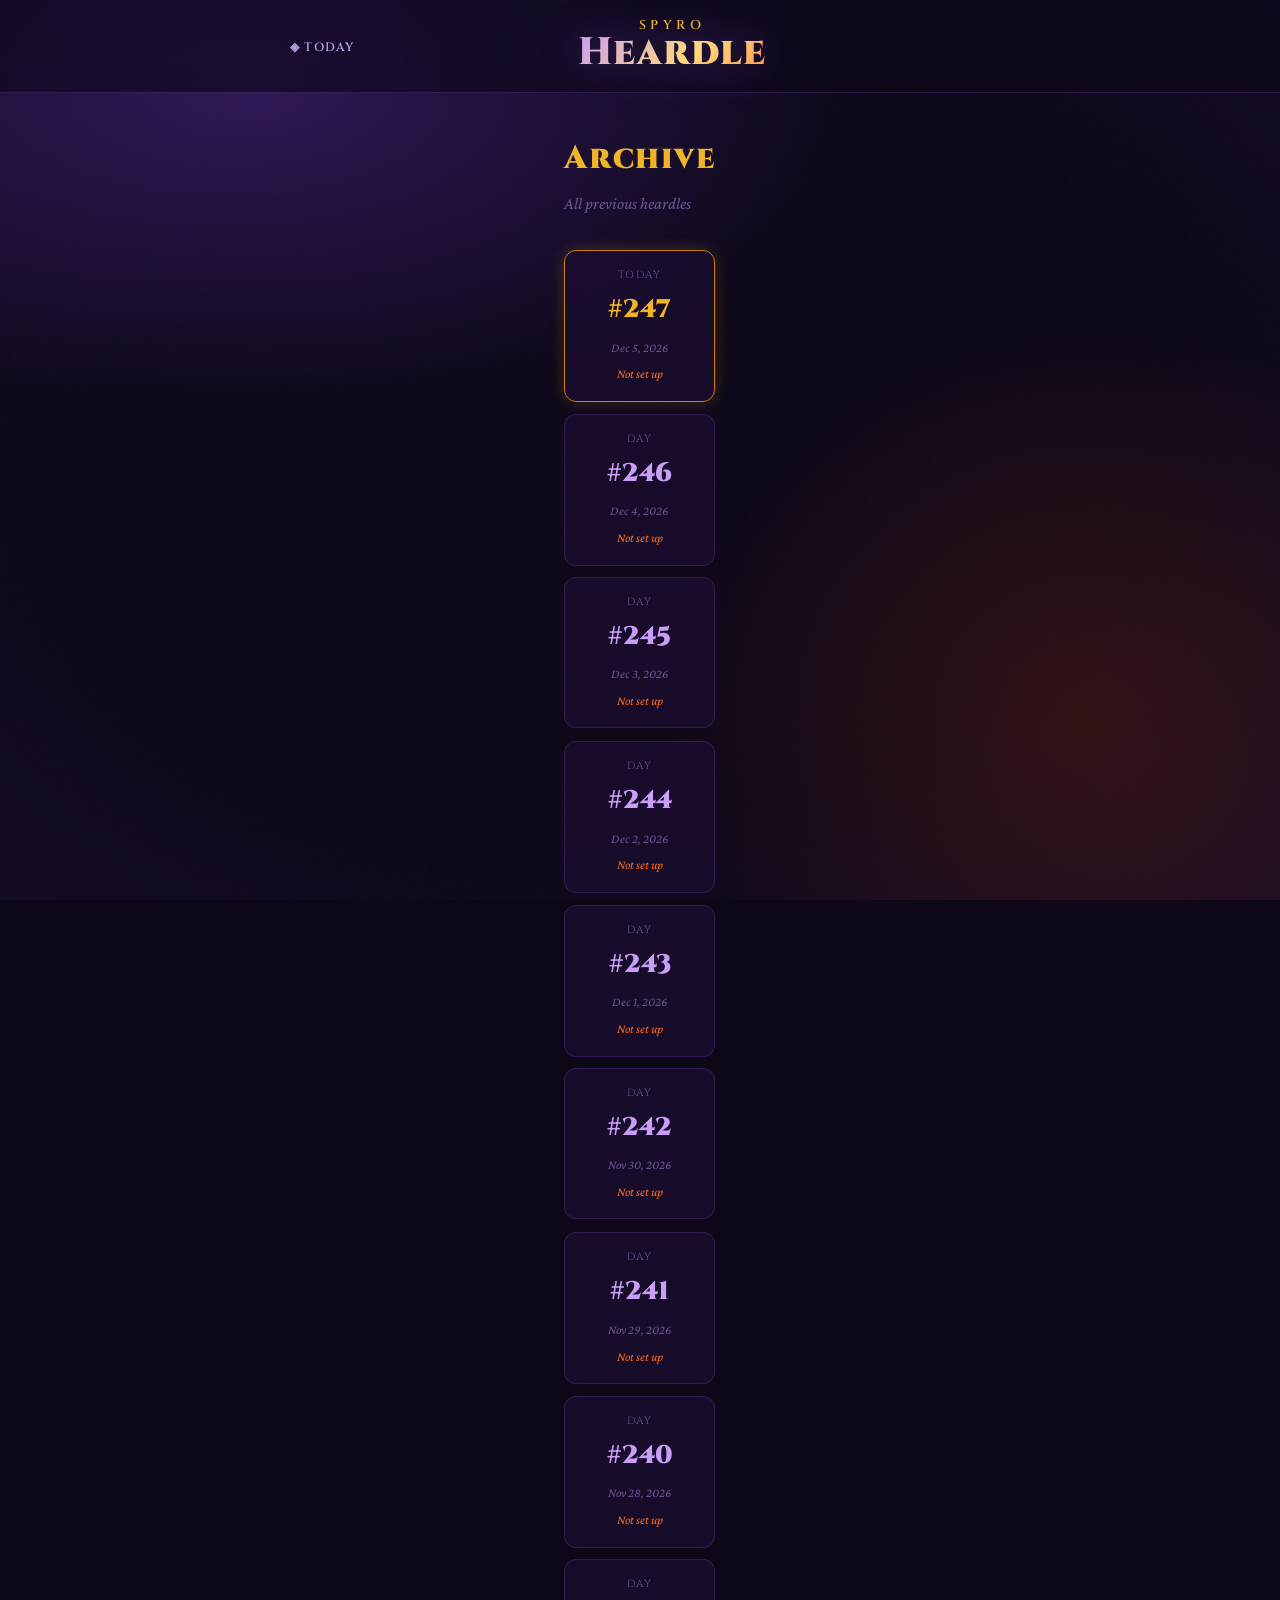
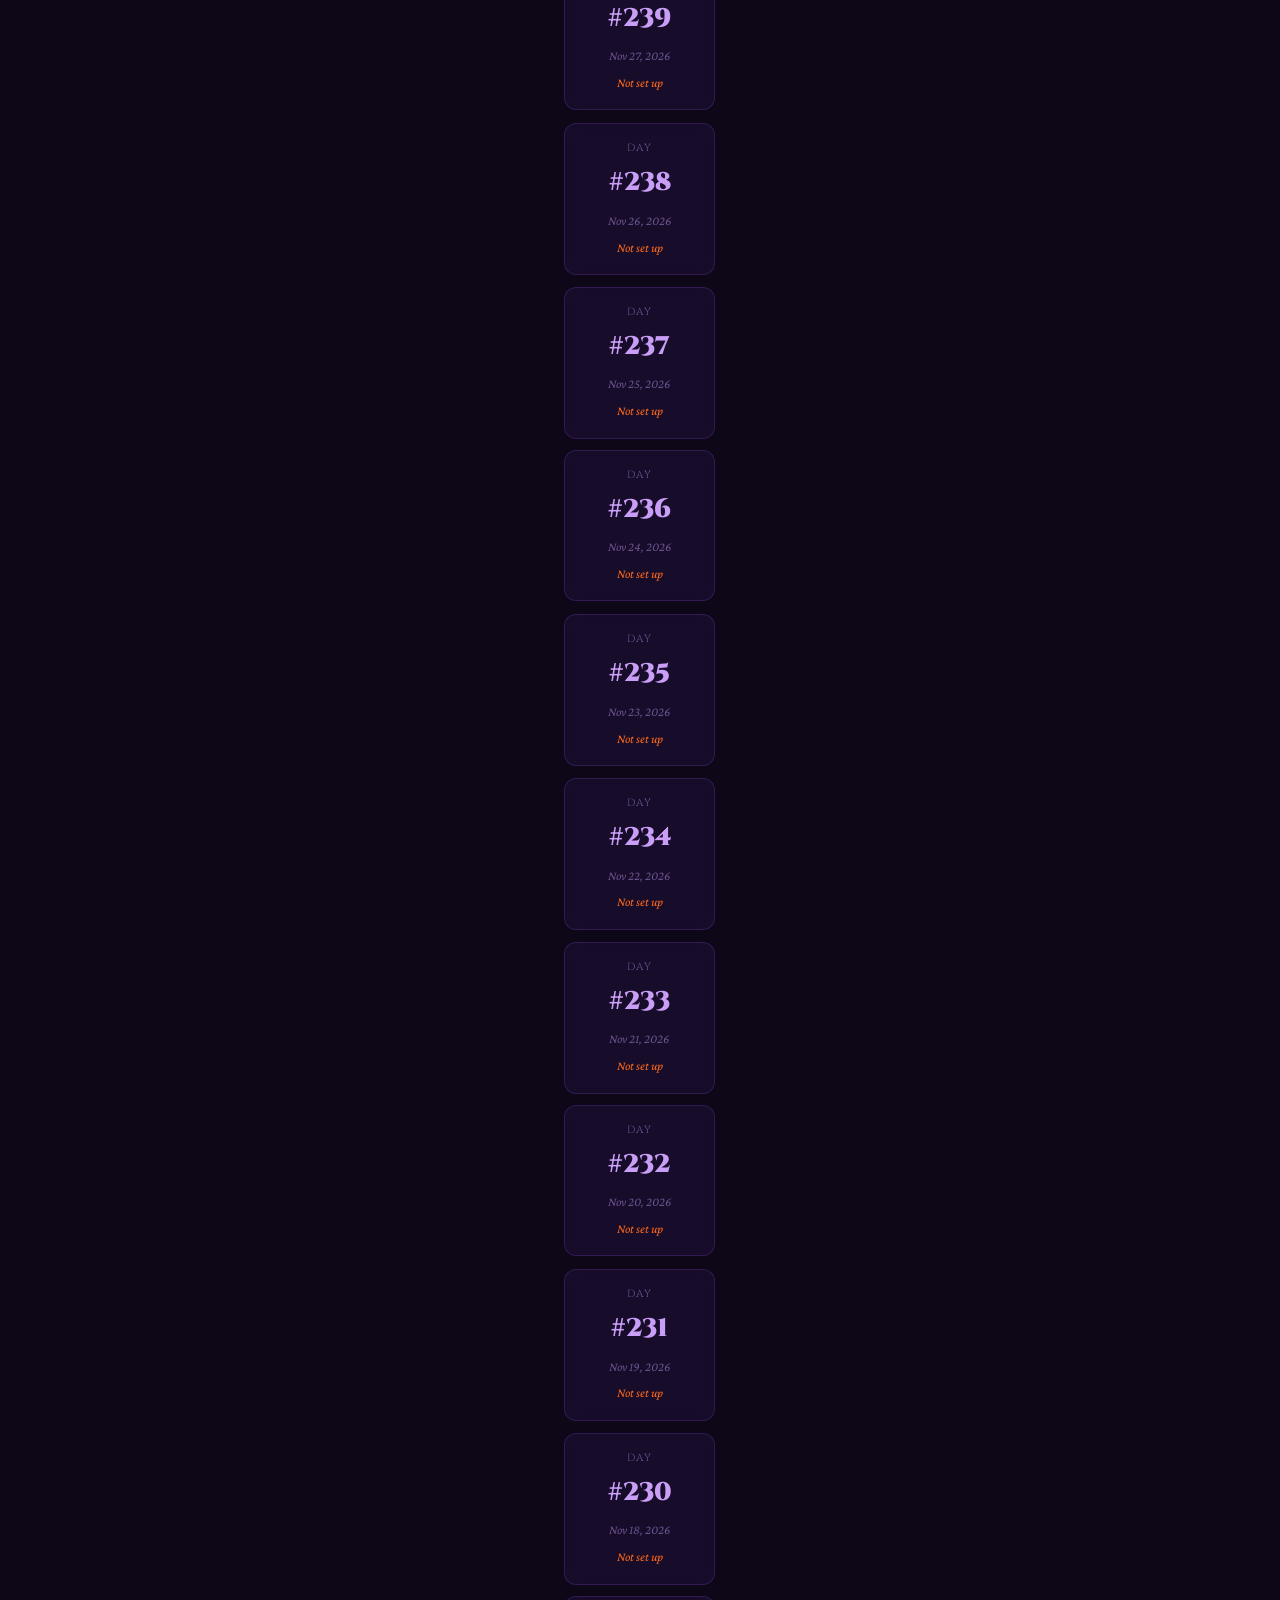
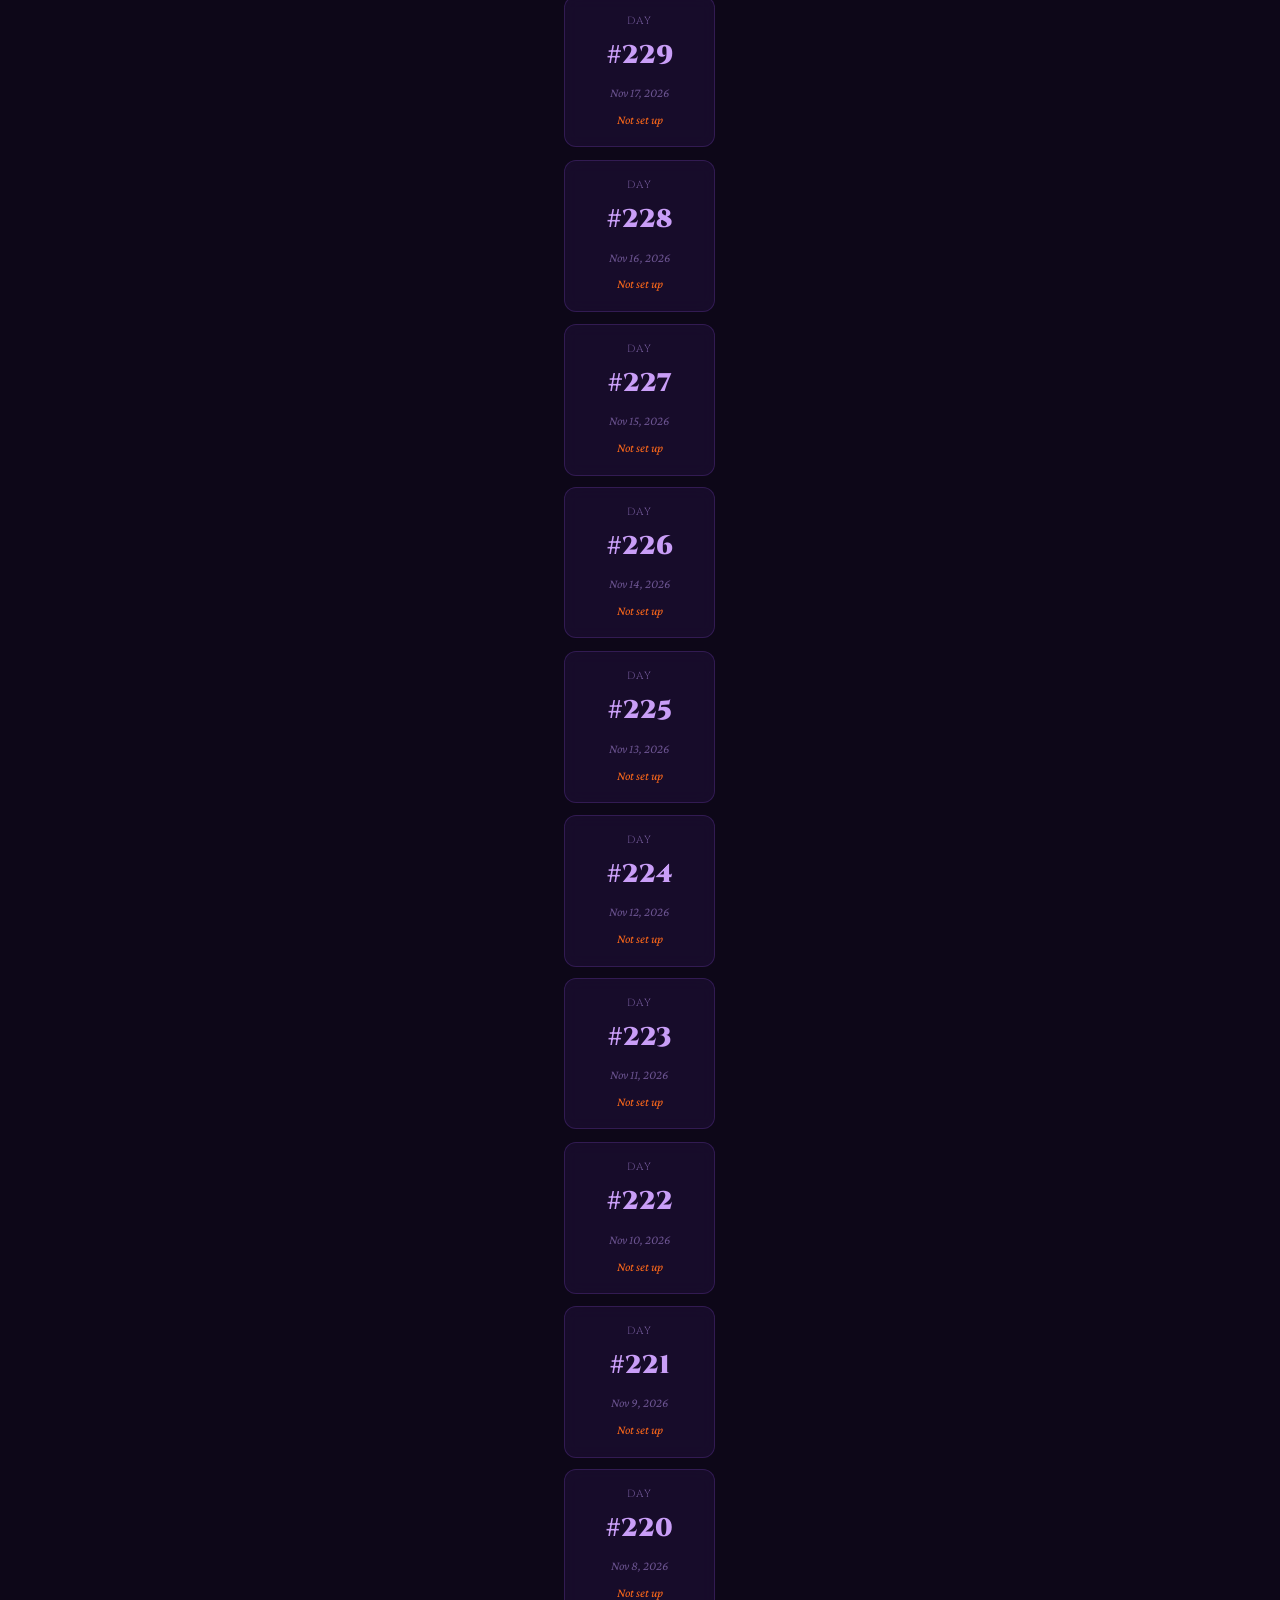
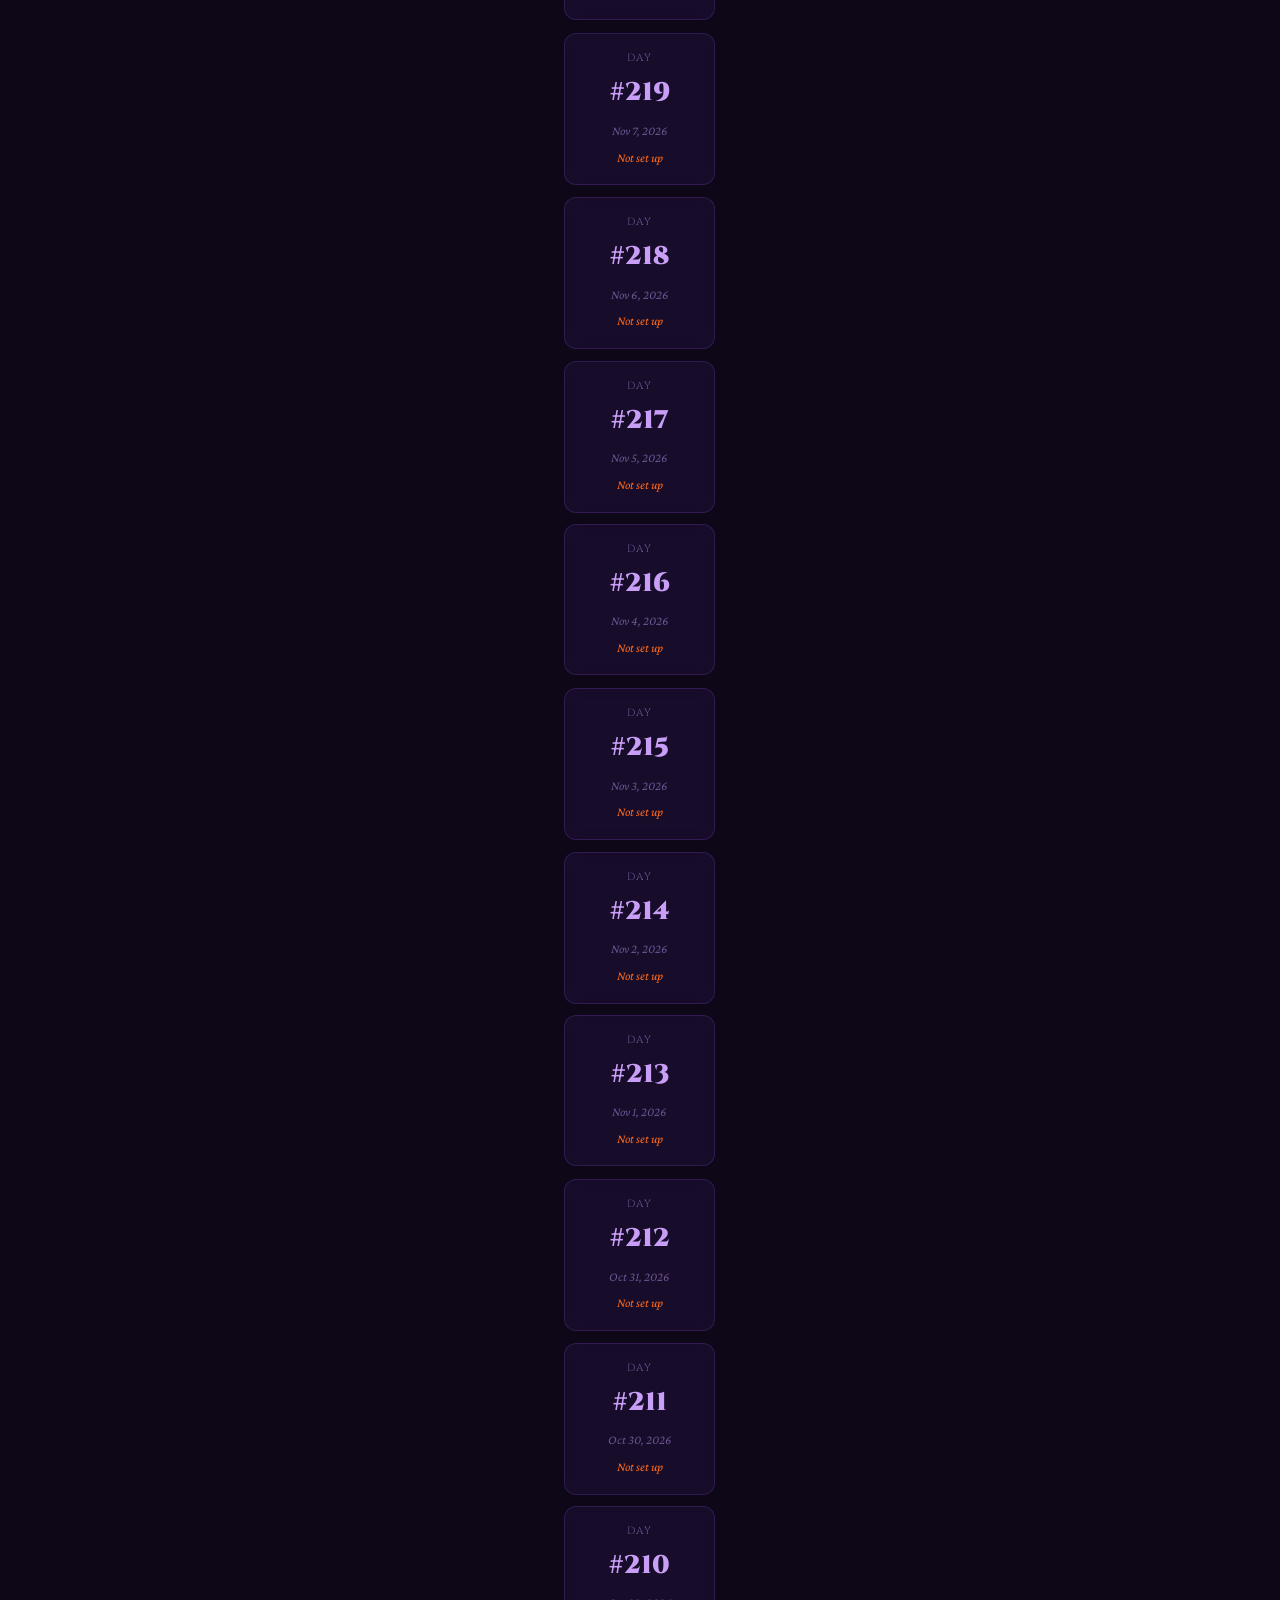
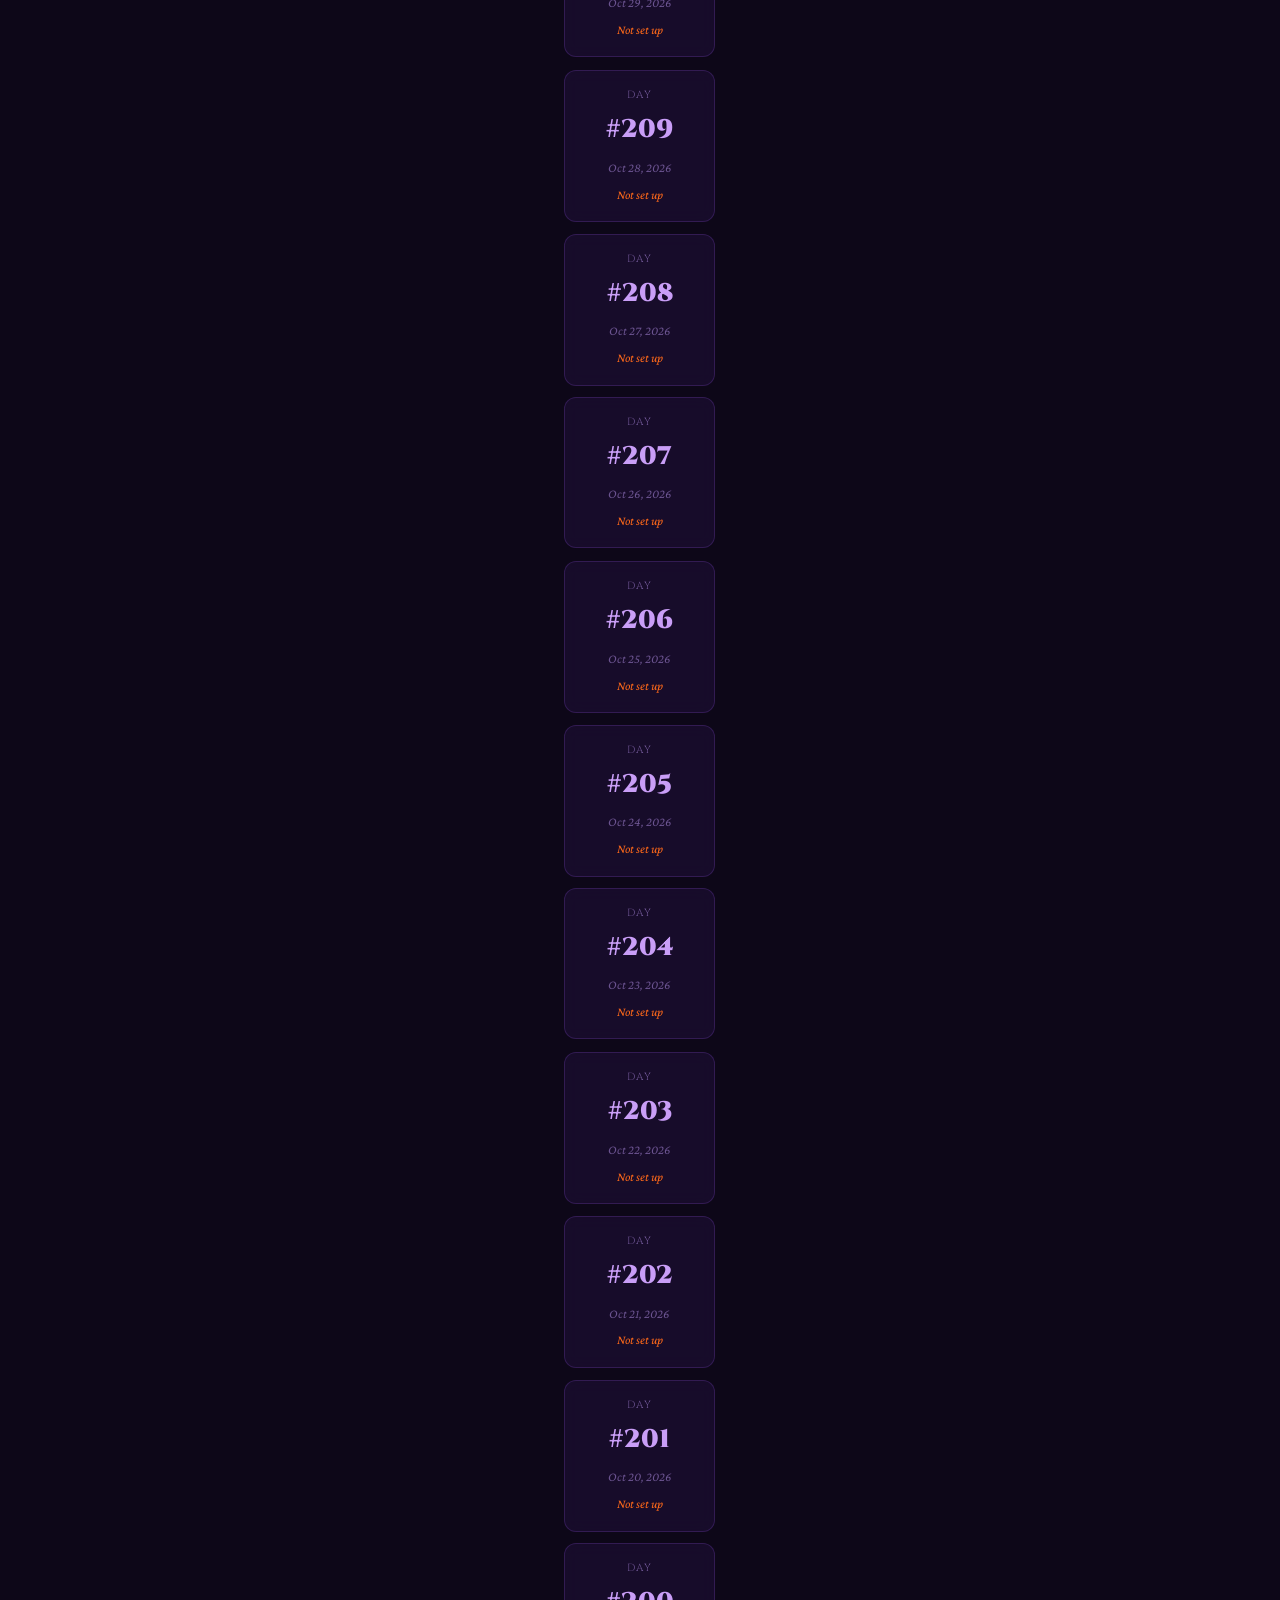
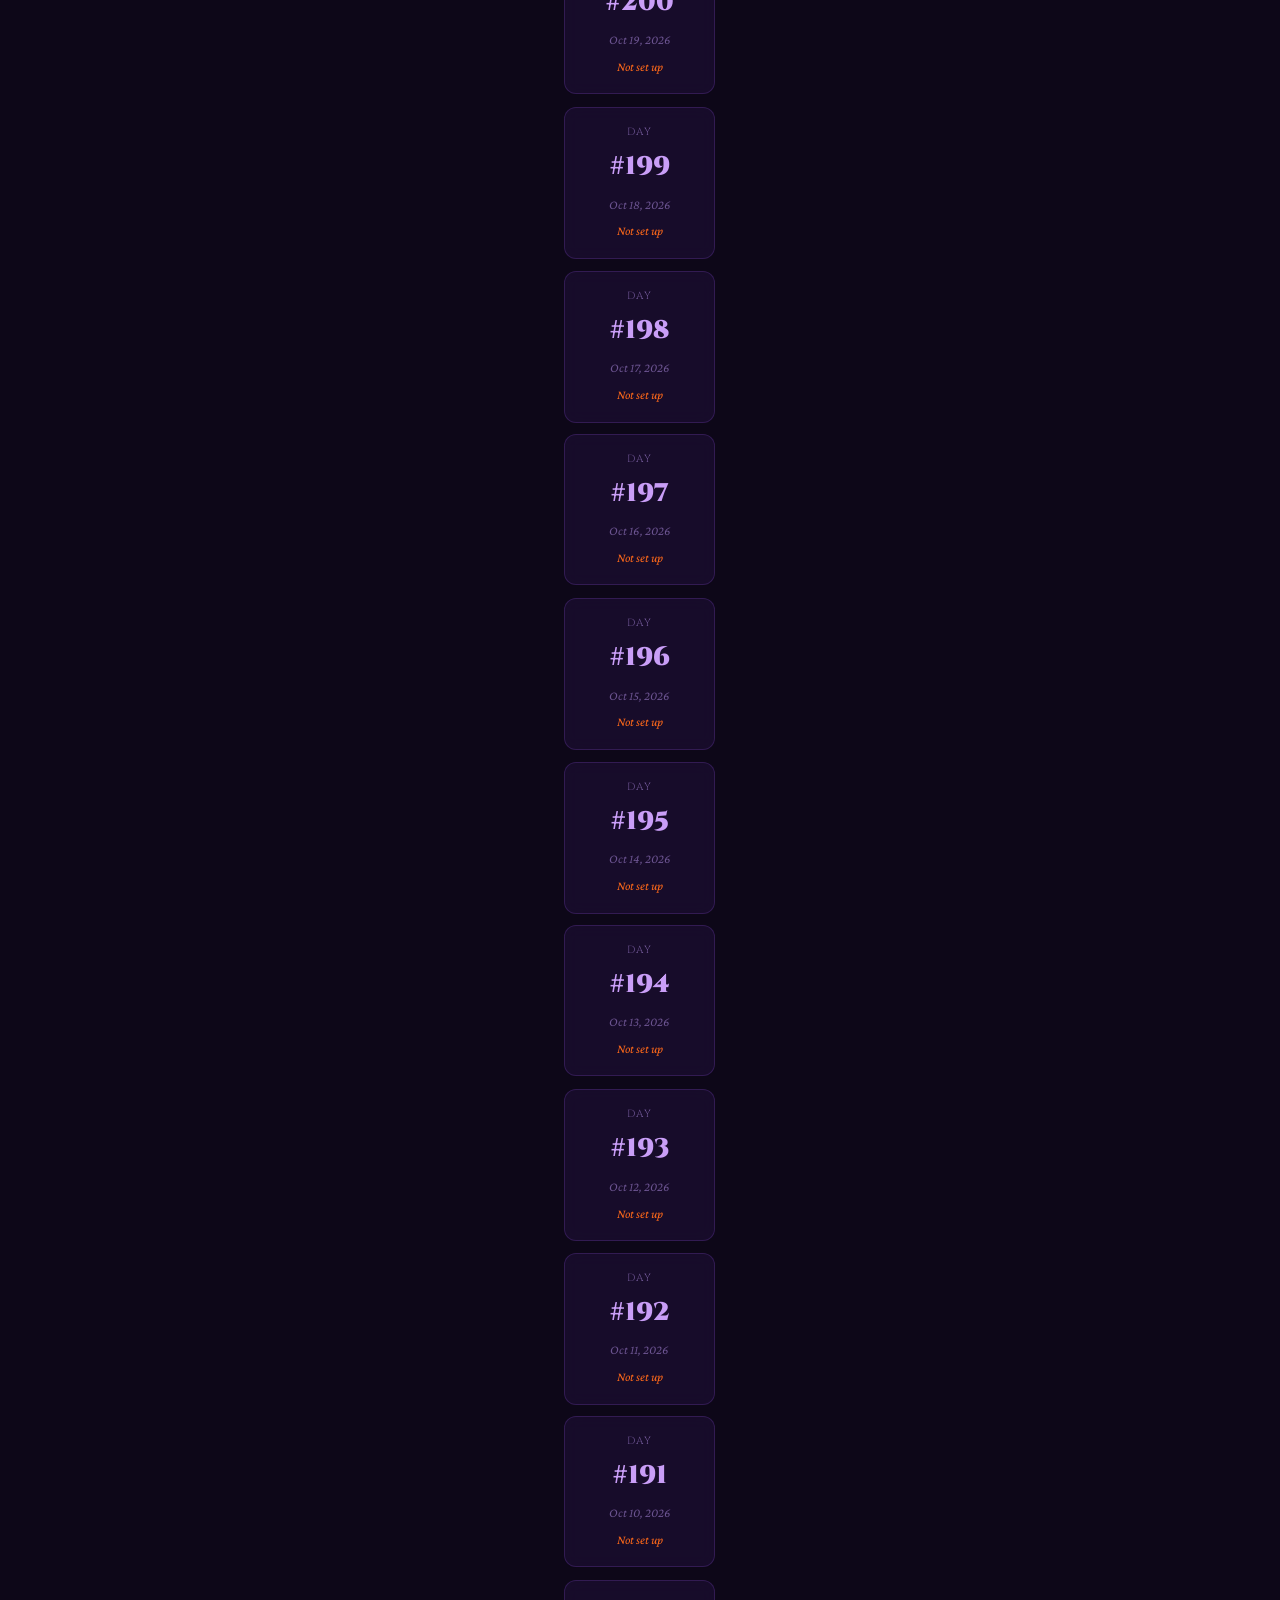
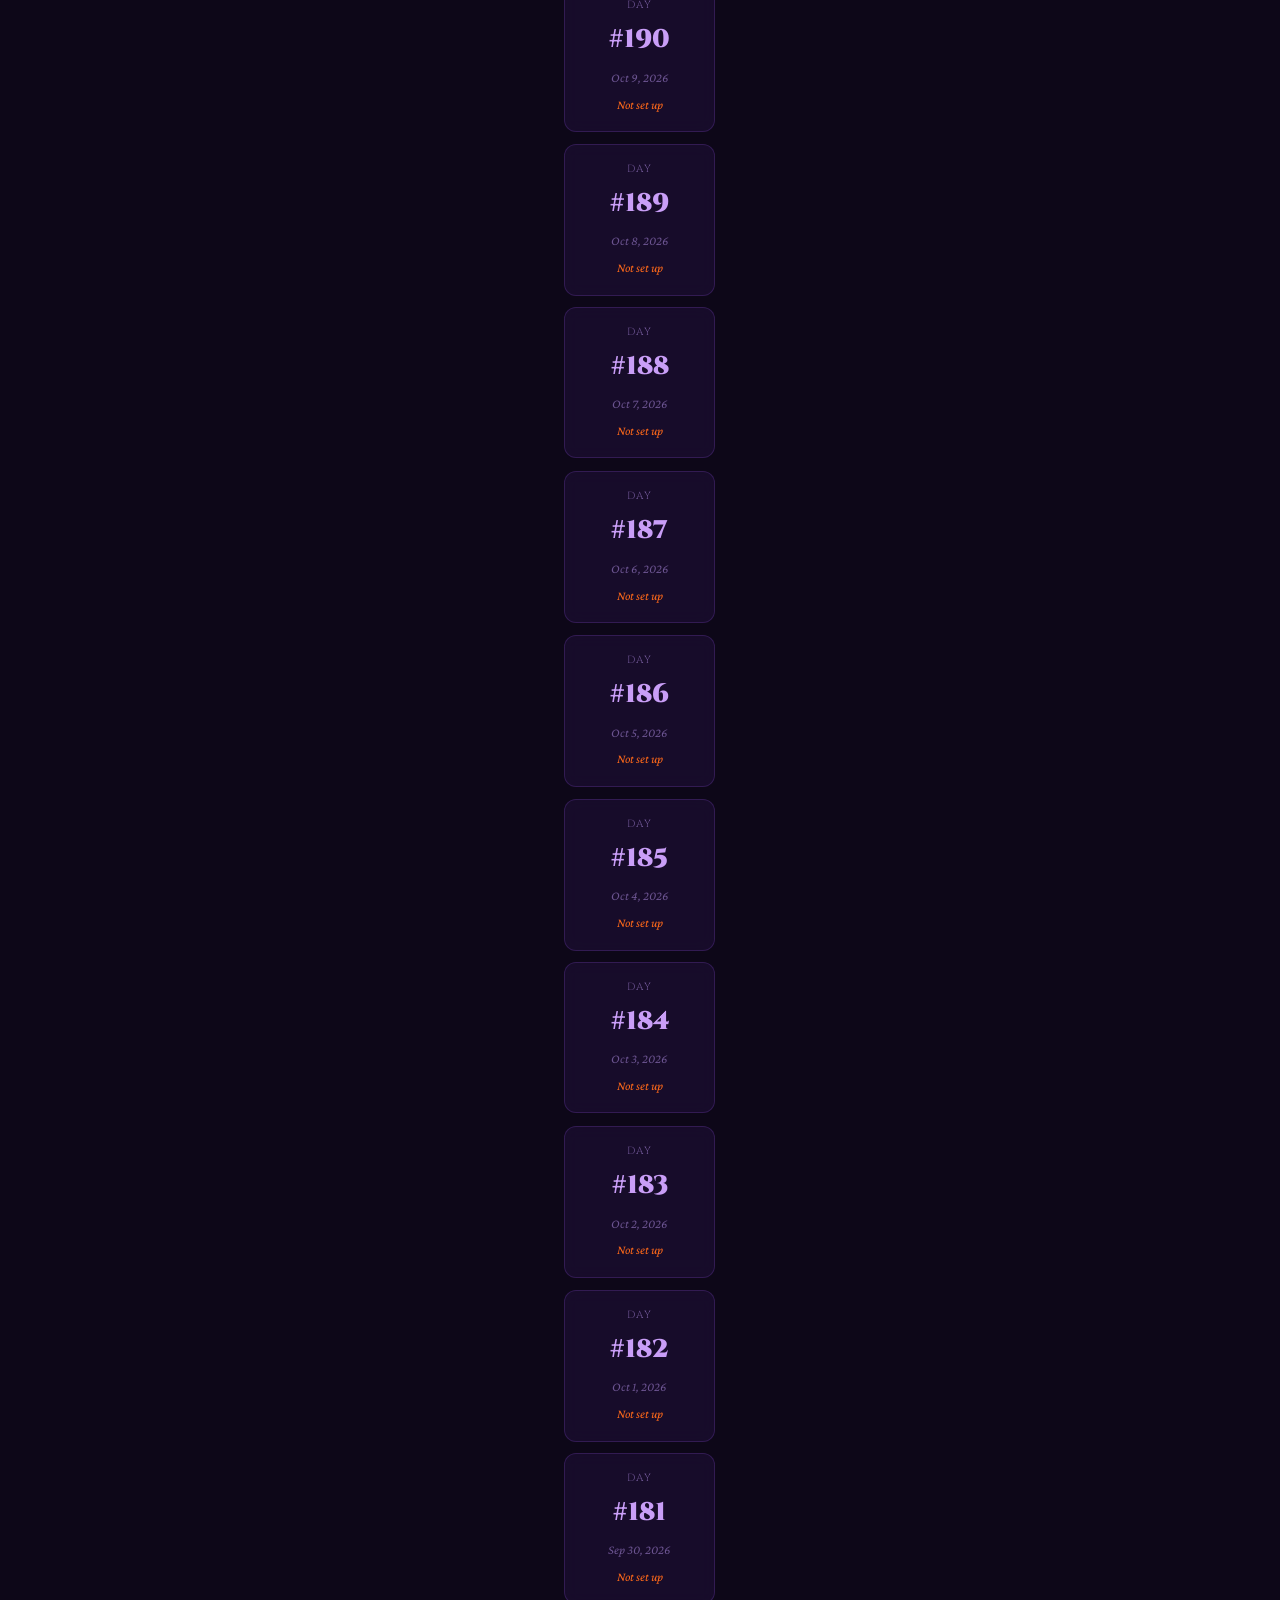
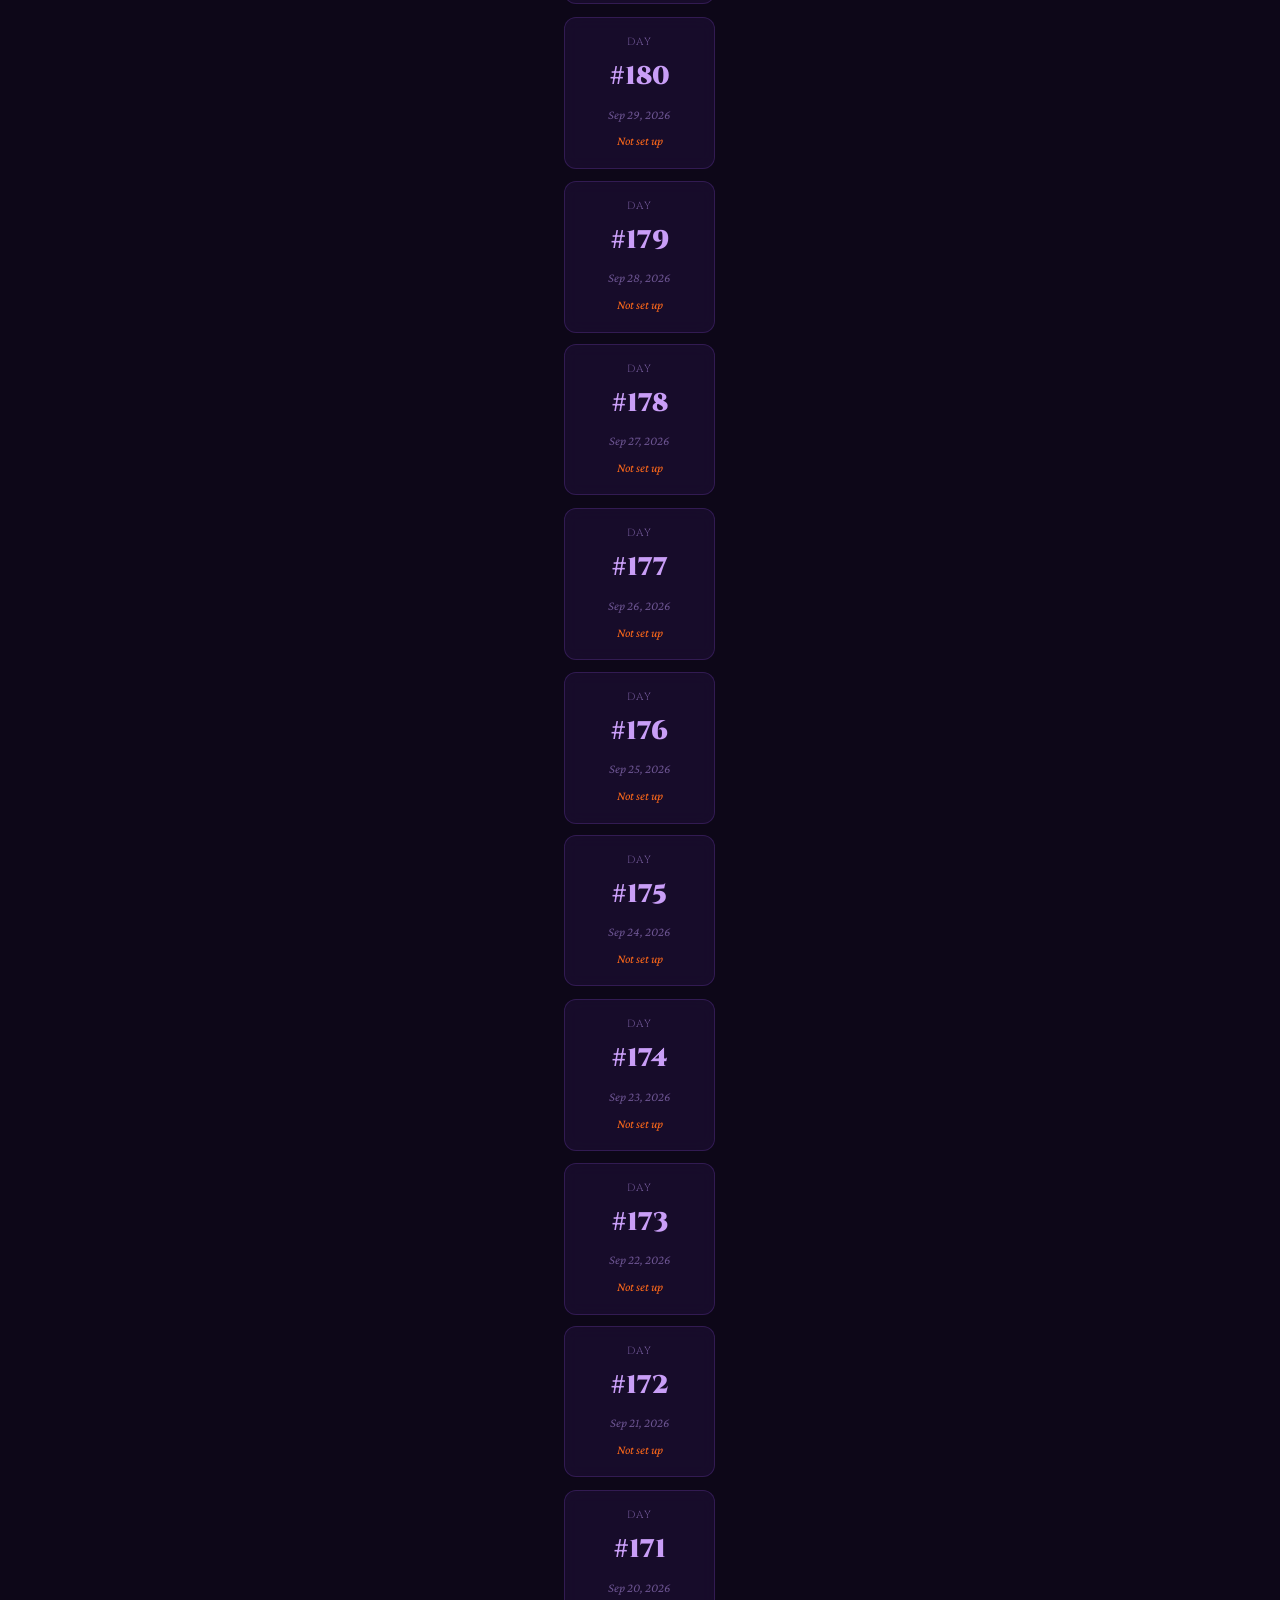
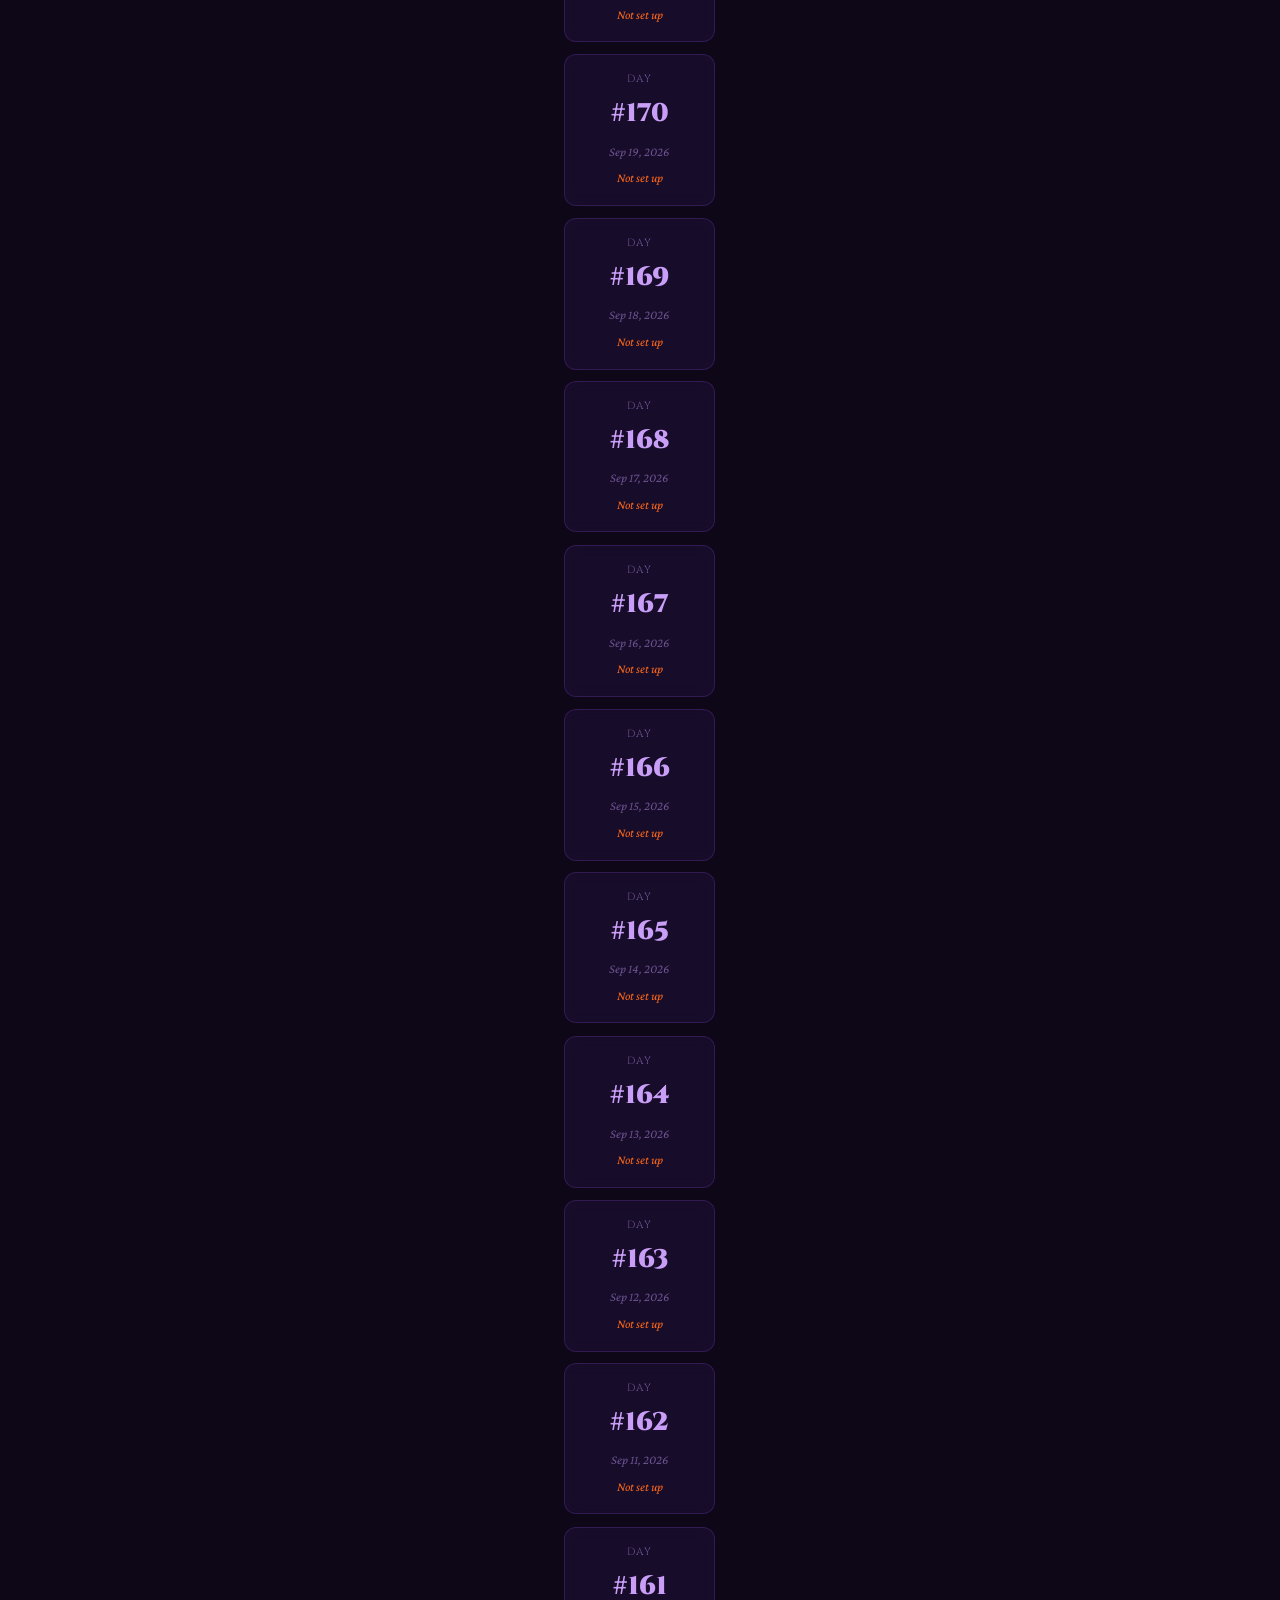
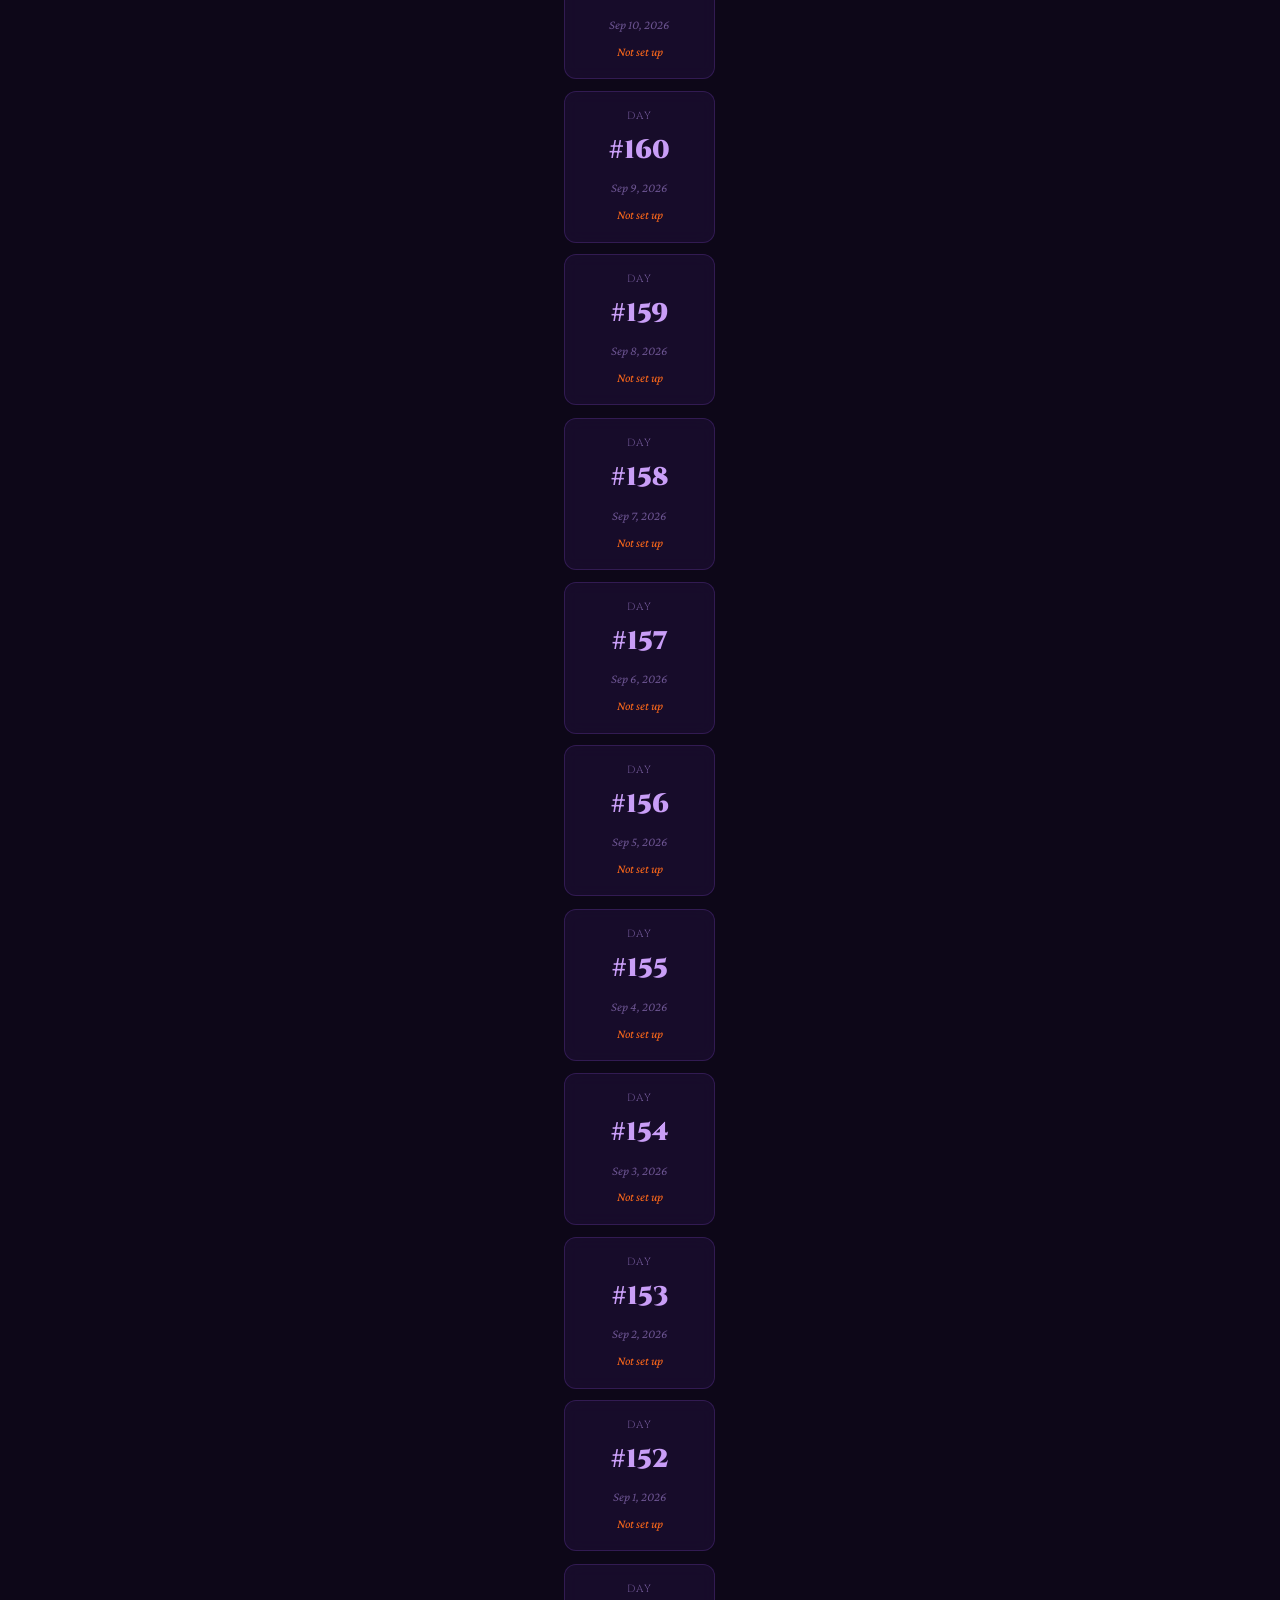
==== commit ffa90040: "Testing" ====
--- a/archive.html
+++ b/archive.html
@@ -1,6 +1,7 @@
 <!DOCTYPE html>
 <html lang="en">
 <head>
+  <link rel="icon" type="image/png" href="favicon.png">
   <meta charset="UTF-8" />
   <meta name="viewport" content="width=device-width, initial-scale=1.0" />
   <title>Archive — Spyro Heardle</title>
--- a/style.css
+++ b/style.css
@@ -619,6 +619,18 @@
   margin-bottom: 1rem;
 }
 
+.result-song--multi {
+  display: flex;
+  flex-direction: column;
+  gap: 0.3rem;
+  font-size: 0.95rem;
+}
+
+.result-song-entry {
+  color: var(--text-secondary);
+  font-style: italic;
+}
+
 .result-attempts {
   display: flex;
   justify-content: center;
@@ -756,7 +768,105 @@
   font-style: italic;
 }
 
-/* ── Toast ── */
+.next-puzzle-countdown {
+  display: flex;
+  align-items: center;
+  justify-content: center;
+  gap: 0.5rem;
+  margin-bottom: 1.25rem;
+  padding: 0.5rem 1rem;
+  background: var(--surface-2);
+  border: 1px solid var(--border-subtle);
+  border-radius: 100px;
+}
+
+.countdown-label {
+  font-family: var(--font-display);
+  font-size: 0.65rem;
+  letter-spacing: 0.12em;
+  text-transform: uppercase;
+  color: var(--text-muted);
+}
+
+.countdown-timer {
+  font-family: var(--font-display);
+  font-size: 1rem;
+  font-weight: 700;
+  color: var(--purple-light);
+  letter-spacing: 0.05em;
+  min-width: 5ch;
+  text-align: left;
+}
+
+/* ── Wrong guess shake ── */
+@keyframes shake {
+  0%        { transform: translateX(0); }
+  15%       { transform: translateX(-7px); }
+  30%       { transform: translateX(6px); }
+  45%       { transform: translateX(-5px); }
+  60%       { transform: translateX(4px); }
+  75%       { transform: translateX(-2px); }
+  90%       { transform: translateX(1px); }
+  100%      { transform: translateX(0); }
+}
+
+.shake {
+  animation: shake 0.45s cubic-bezier(0.36, 0.07, 0.19, 0.97) both;
+}
+
+/* ── Stem chip reveal pop ── */
+@keyframes stemPop {
+  0%   { transform: scale(1);    box-shadow: 0 0 0px rgba(155, 89, 245, 0); }
+  35%  { transform: scale(1.18); box-shadow: 0 0 18px rgba(155, 89, 245, 0.8); }
+  65%  { transform: scale(0.96); }
+  100% { transform: scale(1);    box-shadow: 0 0 10px rgba(155, 89, 245, 0.3); }
+}
+
+.stem-chip.pop {
+  animation: stemPop 0.4s cubic-bezier(0.34, 1.56, 0.64, 1) forwards;
+}
+
+/* ── Streak display ── */
+.streak-display {
+  display: flex;
+  align-items: center;
+  justify-content: center;
+  gap: 0.4rem;
+  margin-bottom: 1rem;
+  padding: 0.5rem 1rem;
+  background: rgba(200, 130, 10, 0.1);
+  border: 1px solid rgba(200, 130, 10, 0.3);
+  border-radius: 100px;
+}
+
+.streak-fire { font-size: 1.1rem; }
+
+.streak-count {
+  font-family: var(--font-display);
+  font-size: 1.2rem;
+  font-weight: 900;
+  color: var(--gold-bright);
+}
+
+.streak-label {
+  font-family: var(--font-display);
+  font-size: 0.7rem;
+  letter-spacing: 0.1em;
+  text-transform: uppercase;
+  color: var(--gold-mid);
+}
+
+/* ── Confetti canvas ── */
+.confetti-canvas {
+  position: fixed;
+  inset: 0;
+  width: 100%;
+  height: 100%;
+  pointer-events: none;
+  z-index: 999;
+}
+
+
 .toast {
   position: fixed;
   bottom: 2rem;
@@ -797,6 +907,409 @@
   font-style: italic;
 }
 
+/* ── Stats page ── */
+.stats-container {
+  max-width: 700px;
+  margin: 0 auto;
+  padding: 2.5rem 1.5rem 5rem;
+  position: relative;
+  z-index: 5;
+}
+
+.stats-hero {
+  text-align: center;
+  margin-bottom: 2.5rem;
+}
+
+.stats-heading {
+  font-family: var(--font-display);
+  font-size: clamp(1.8rem, 5vw, 2.6rem);
+  font-weight: 900;
+  letter-spacing: 0.05em;
+  background: linear-gradient(135deg, var(--purple-light) 0%, var(--gold-light) 60%, var(--fire-glow) 100%);
+  -webkit-background-clip: text;
+  -webkit-text-fill-color: transparent;
+  background-clip: text;
+  filter: drop-shadow(0 0 20px rgba(155, 89, 245, 0.3));
+  margin-bottom: 0.4rem;
+}
+
+.stats-sub {
+  color: var(--text-muted);
+  font-style: italic;
+  font-size: 1rem;
+}
+
+/* ── Summary cards ── */
+.stat-cards {
+  display: grid;
+  grid-template-columns: repeat(4, 1fr);
+  gap: 0.75rem;
+  margin-bottom: 2.5rem;
+}
+
+.stat-card {
+  background: var(--surface-1);
+  border: 1px solid var(--border-subtle);
+  border-radius: var(--radius-lg);
+  padding: 1.25rem 0.75rem;
+  text-align: center;
+  backdrop-filter: blur(10px);
+  transition: transform var(--transition), box-shadow var(--transition);
+  box-shadow: 0 4px 20px rgba(0,0,0,0.3);
+}
+
+.stat-card:hover {
+  transform: translateY(-3px);
+  box-shadow: 0 8px 30px rgba(107, 53, 200, 0.25);
+}
+
+.stat-card--gold {
+  border-color: rgba(200, 130, 10, 0.4);
+  background: linear-gradient(160deg, rgba(26,13,46,0.9) 0%, rgba(122,79,0,0.25) 100%);
+}
+
+.stat-card--fire {
+  border-color: rgba(217, 69, 0, 0.4);
+  background: linear-gradient(160deg, rgba(26,13,46,0.9) 0%, rgba(122,26,0,0.25) 100%);
+}
+
+.stat-card--dragon {
+  border-color: rgba(240, 180, 41, 0.4);
+  background: linear-gradient(160deg, rgba(26,13,46,0.9) 0%, rgba(200,130,10,0.2) 100%);
+}
+
+.stat-value {
+  font-family: var(--font-display);
+  font-size: clamp(1.6rem, 4vw, 2.2rem);
+  font-weight: 900;
+  color: var(--text-primary);
+  line-height: 1;
+  margin-bottom: 0.4rem;
+}
+
+.stat-card--gold  .stat-value { color: var(--gold-bright); }
+.stat-card--fire  .stat-value { color: var(--fire-bright); }
+.stat-card--dragon .stat-value { color: var(--gold-light); }
+
+.stat-label {
+  font-family: var(--font-display);
+  font-size: 0.6rem;
+  letter-spacing: 0.12em;
+  text-transform: uppercase;
+  color: var(--text-muted);
+}
+
+/* ── Section wrapper ── */
+.stats-section {
+  background: var(--surface-1);
+  border: 1px solid var(--border-subtle);
+  border-radius: var(--radius-lg);
+  padding: 1.75rem;
+  margin-bottom: 1.25rem;
+  backdrop-filter: blur(10px);
+  box-shadow: 0 4px 24px rgba(0,0,0,0.25);
+}
+
+.stats-section-title {
+  font-family: var(--font-display);
+  font-size: 0.9rem;
+  font-weight: 700;
+  letter-spacing: 0.1em;
+  text-transform: uppercase;
+  color: var(--purple-light);
+  margin-bottom: 0.3rem;
+  display: flex;
+  align-items: center;
+  gap: 0.5rem;
+}
+
+.section-icon { font-size: 1rem; }
+
+.stats-section-sub {
+  font-size: 0.88rem;
+  color: var(--text-muted);
+  font-style: italic;
+  margin-bottom: 1.25rem;
+}
+
+/* ── Distribution chart ── */
+.dist-chart {
+  display: flex;
+  flex-direction: column;
+  gap: 0.6rem;
+}
+
+.dist-row {
+  display: flex;
+  align-items: center;
+  gap: 0.75rem;
+}
+
+.dist-label {
+  font-family: var(--font-display);
+  font-size: 0.7rem;
+  letter-spacing: 0.08em;
+  text-transform: uppercase;
+  color: var(--text-muted);
+  min-width: 60px;
+  flex-shrink: 0;
+}
+
+.dist-label--loss { color: var(--fire-bright); }
+
+.dist-bar-wrap {
+  flex: 1;
+  background: var(--surface-2);
+  border-radius: 4px;
+  height: 28px;
+  overflow: hidden;
+  border: 1px solid var(--border-subtle);
+}
+
+.dist-bar {
+  height: 100%;
+  width: 0%;
+  border-radius: 4px;
+  background: var(--surface-2);
+  display: flex;
+  align-items: center;
+  justify-content: flex-end;
+  padding-right: 0.5rem;
+  transition: width 0.7s cubic-bezier(0.34, 1.2, 0.64, 1);
+  min-width: 28px;
+}
+
+.dist-bar--filled {
+  background: linear-gradient(90deg, var(--purple-mid), var(--purple-bright));
+  box-shadow: inset 0 1px 0 rgba(155,89,245,0.3);
+}
+
+.dist-bar--loss {
+  background: linear-gradient(90deg, var(--fire-deep), var(--fire-mid));
+}
+
+.dist-count {
+  font-family: var(--font-display);
+  font-size: 0.7rem;
+  font-weight: 700;
+  color: var(--text-primary);
+  opacity: 0.9;
+}
+
+/* ── Attempt breakdown ── */
+.attempt-breakdown {
+  display: grid;
+  grid-template-columns: repeat(3, 1fr);
+  gap: 0.75rem;
+}
+
+.breakdown-item {
+  background: var(--item-bg);
+  border: 1px solid rgba(155,89,245,0.15);
+  border-radius: var(--radius-md);
+  padding: 1rem;
+  display: flex;
+  flex-direction: column;
+  align-items: center;
+  gap: 0.35rem;
+  text-align: center;
+}
+
+.breakdown-label {
+  font-size: 0.85rem;
+  color: var(--text-secondary);
+}
+
+.breakdown-value {
+  font-family: var(--font-display);
+  font-size: 1.7rem;
+  font-weight: 900;
+  color: var(--item-color);
+}
+
+/* ── Dragon count ── */
+.dragon-count-wrap {
+  display: flex;
+  align-items: baseline;
+  gap: 0.6rem;
+}
+
+.dragon-count {
+  font-family: var(--font-display);
+  font-size: 3rem;
+  font-weight: 900;
+  color: var(--gold-bright);
+  filter: drop-shadow(0 0 12px rgba(240,180,41,0.5));
+  line-height: 1;
+}
+
+.dragon-label {
+  font-family: var(--font-display);
+  font-size: 0.8rem;
+  letter-spacing: 0.1em;
+  text-transform: uppercase;
+  color: var(--gold-mid);
+}
+
+.dragon-section--empty .dragon-count { color: var(--text-muted); filter: none; }
+.dragon-section--empty .dragon-label { color: var(--text-muted); }
+
+/* ── Recent results list ── */
+.recent-list {
+  display: flex;
+  flex-direction: column;
+  gap: 0.5rem;
+}
+
+.recent-row {
+  display: flex;
+  align-items: center;
+  gap: 1rem;
+  padding: 0.75rem 1rem;
+  background: var(--surface-2);
+  border: 1px solid var(--border-subtle);
+  border-radius: var(--radius-md);
+  text-decoration: none;
+  transition: all var(--transition);
+}
+
+.recent-row:hover {
+  border-color: var(--border-bright);
+  background: rgba(107, 53, 200, 0.2);
+  transform: translateX(3px);
+}
+
+.recent-row--win  { border-left: 3px solid #4ade80; }
+.recent-row--loss { border-left: 3px solid var(--fire-mid); }
+
+.recent-left {
+  display: flex;
+  flex-direction: column;
+  align-items: flex-start;
+  min-width: 52px;
+  flex-shrink: 0;
+}
+
+.recent-day {
+  font-family: var(--font-display);
+  font-size: 0.85rem;
+  font-weight: 700;
+  color: var(--purple-light);
+}
+
+.recent-date {
+  font-size: 0.75rem;
+  color: var(--text-muted);
+  font-style: italic;
+  white-space: nowrap;
+}
+
+.recent-middle {
+  flex: 1;
+  display: flex;
+  flex-direction: column;
+  gap: 0.15rem;
+  min-width: 0;
+}
+
+.recent-emojis {
+  font-size: 0.9rem;
+  letter-spacing: 2px;
+  line-height: 1;
+}
+
+.recent-song {
+  font-size: 0.8rem;
+  color: var(--text-muted);
+  font-style: italic;
+  white-space: nowrap;
+  overflow: hidden;
+  text-overflow: ellipsis;
+}
+
+.recent-right { flex-shrink: 0; }
+
+.recent-result-badge {
+  font-family: var(--font-display);
+  font-size: 0.75rem;
+  font-weight: 700;
+  padding: 0.25em 0.6em;
+  border-radius: 100px;
+}
+
+.badge--win  { background: rgba(74,222,128,0.15); color: #4ade80; border: 1px solid rgba(74,222,128,0.3); }
+.badge--loss { background: rgba(217,69,0,0.15);   color: var(--fire-bright); border: 1px solid rgba(217,69,0,0.3); }
+
+/* ── Empty state ── */
+.stats-empty {
+  text-align: center;
+  padding: 4rem 2rem;
+  background: var(--surface-1);
+  border: 1px solid var(--border-subtle);
+  border-radius: var(--radius-lg);
+  backdrop-filter: blur(8px);
+}
+
+.empty-icon { font-size: 3rem; margin-bottom: 1rem; }
+
+.stats-empty h3 {
+  font-family: var(--font-display);
+  font-size: 1.3rem;
+  color: var(--gold-bright);
+  margin-bottom: 0.5rem;
+}
+
+.stats-empty p {
+  color: var(--text-muted);
+  font-style: italic;
+  margin-bottom: 1.5rem;
+}
+
+.btn-play-now {
+  display: inline-block;
+  padding: 0.75rem 2rem;
+  background: linear-gradient(135deg, var(--purple-mid), var(--purple-bright));
+  border-radius: var(--radius-md);
+  color: var(--text-primary);
+  font-family: var(--font-display);
+  font-size: 0.8rem;
+  letter-spacing: 0.12em;
+  text-transform: uppercase;
+  text-decoration: none;
+  font-weight: 700;
+  transition: all var(--transition);
+  box-shadow: 0 4px 20px rgba(107,53,200,0.35);
+}
+
+.speedrun-timer {
+  position: absolute;
+  right: -55px;
+  top: 40%;
+  transform: translateY(-50%);
+
+  font-family: var(--font-display);
+  font-size: 0.7rem;
+  font-weight: 700;
+  letter-spacing: 0.05em;
+
+  color: var(--gold-bright);
+  background: rgba(200, 130, 10, 0.15);
+  border: 1px solid rgba(200, 130, 10, 0.35);
+  padding: 0.2em 0.55em;
+  border-radius: 100px;
+
+  white-space: nowrap;          /* ADD */
+  font-variant-numeric: tabular-nums; /* ADD (VERY IMPORTANT) */
+
+  animation: timerPulse 1s ease-in-out infinite;
+}
+
+.btn-play-now:hover {
+  transform: translateY(-2px);
+  box-shadow: 0 6px 28px rgba(155,89,245,0.5);
+}
+
 /* ── Utility ── */
 .hidden { display: none !important; }
 
@@ -805,4 +1318,7 @@
   .game-container { padding: 1.5rem 1rem 3rem; }
   .guess-buttons { flex-direction: column; }
   .archive-grid { grid-template-columns: repeat(auto-fill, minmax(110px, 1fr)); }
+  .stat-cards { grid-template-columns: repeat(2, 1fr); }
+  .attempt-breakdown { grid-template-columns: repeat(3, 1fr); }
+  .recent-song { display: none; }
 }
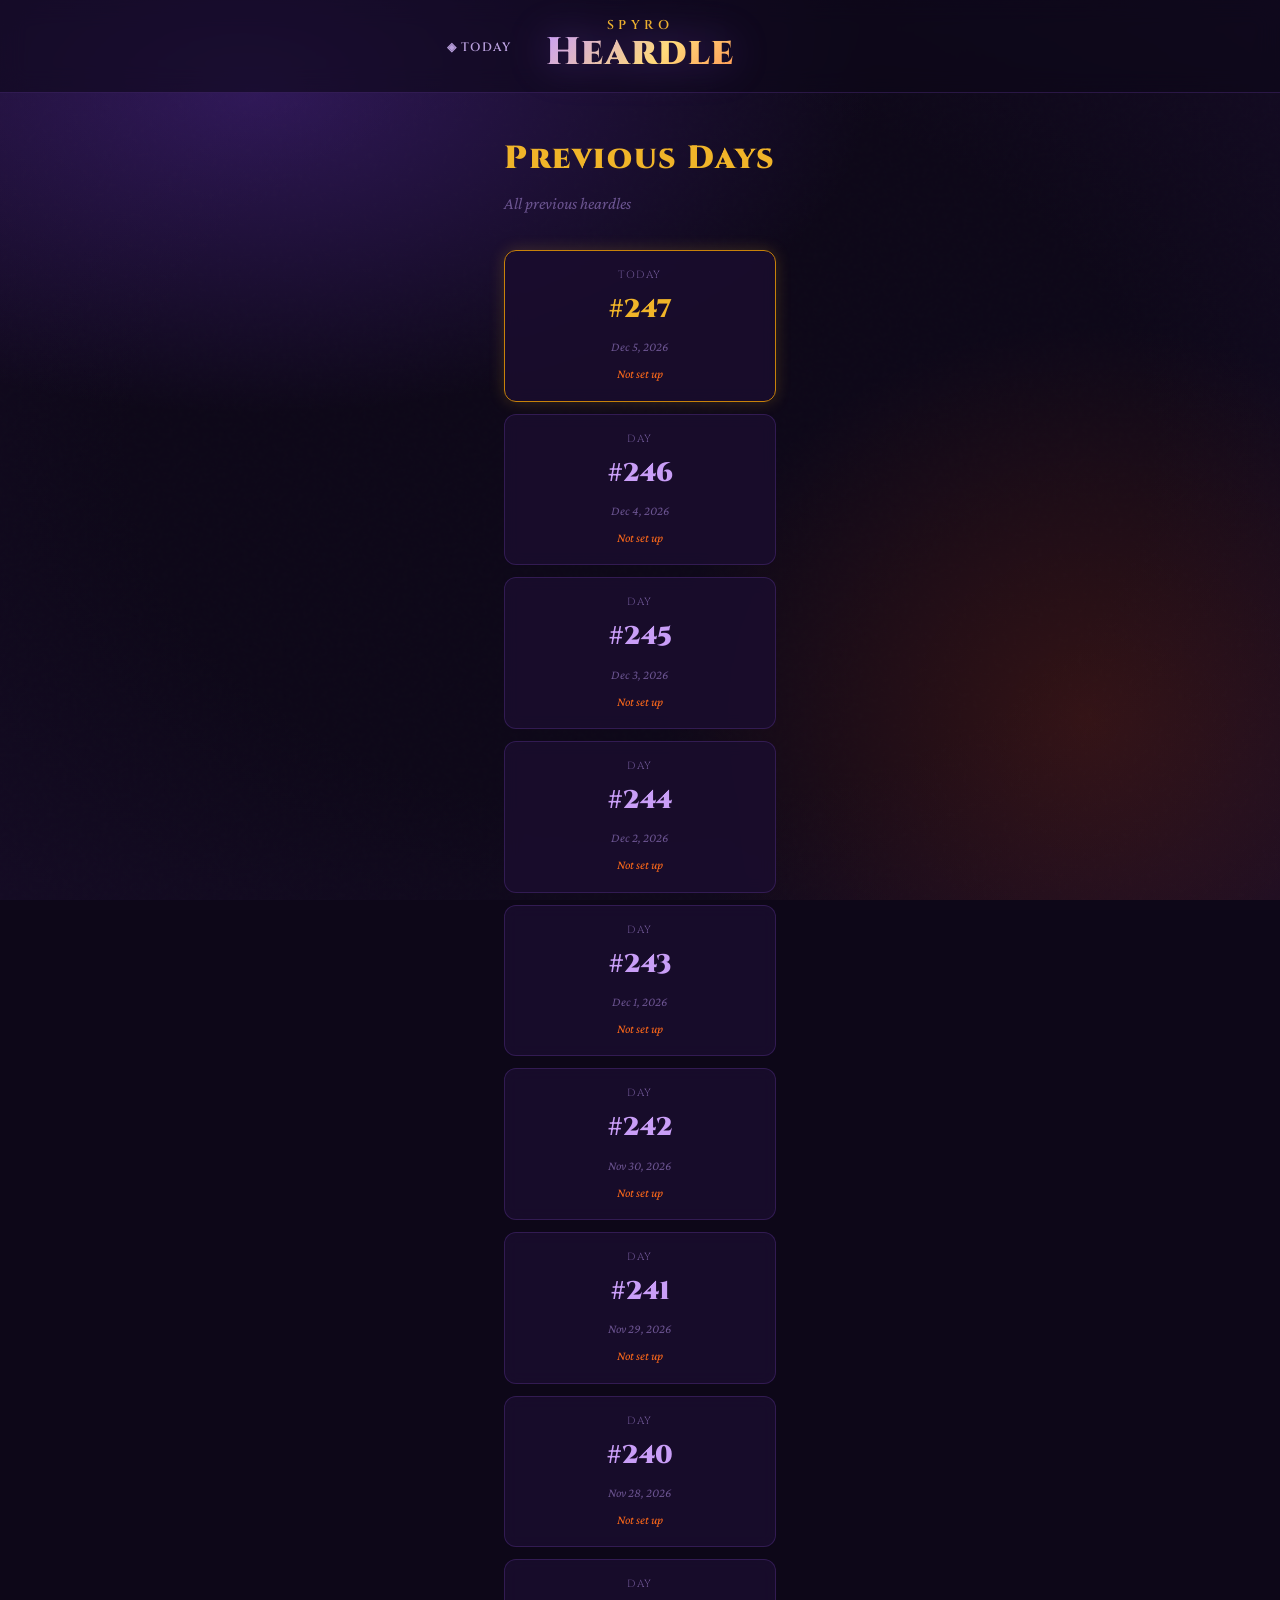
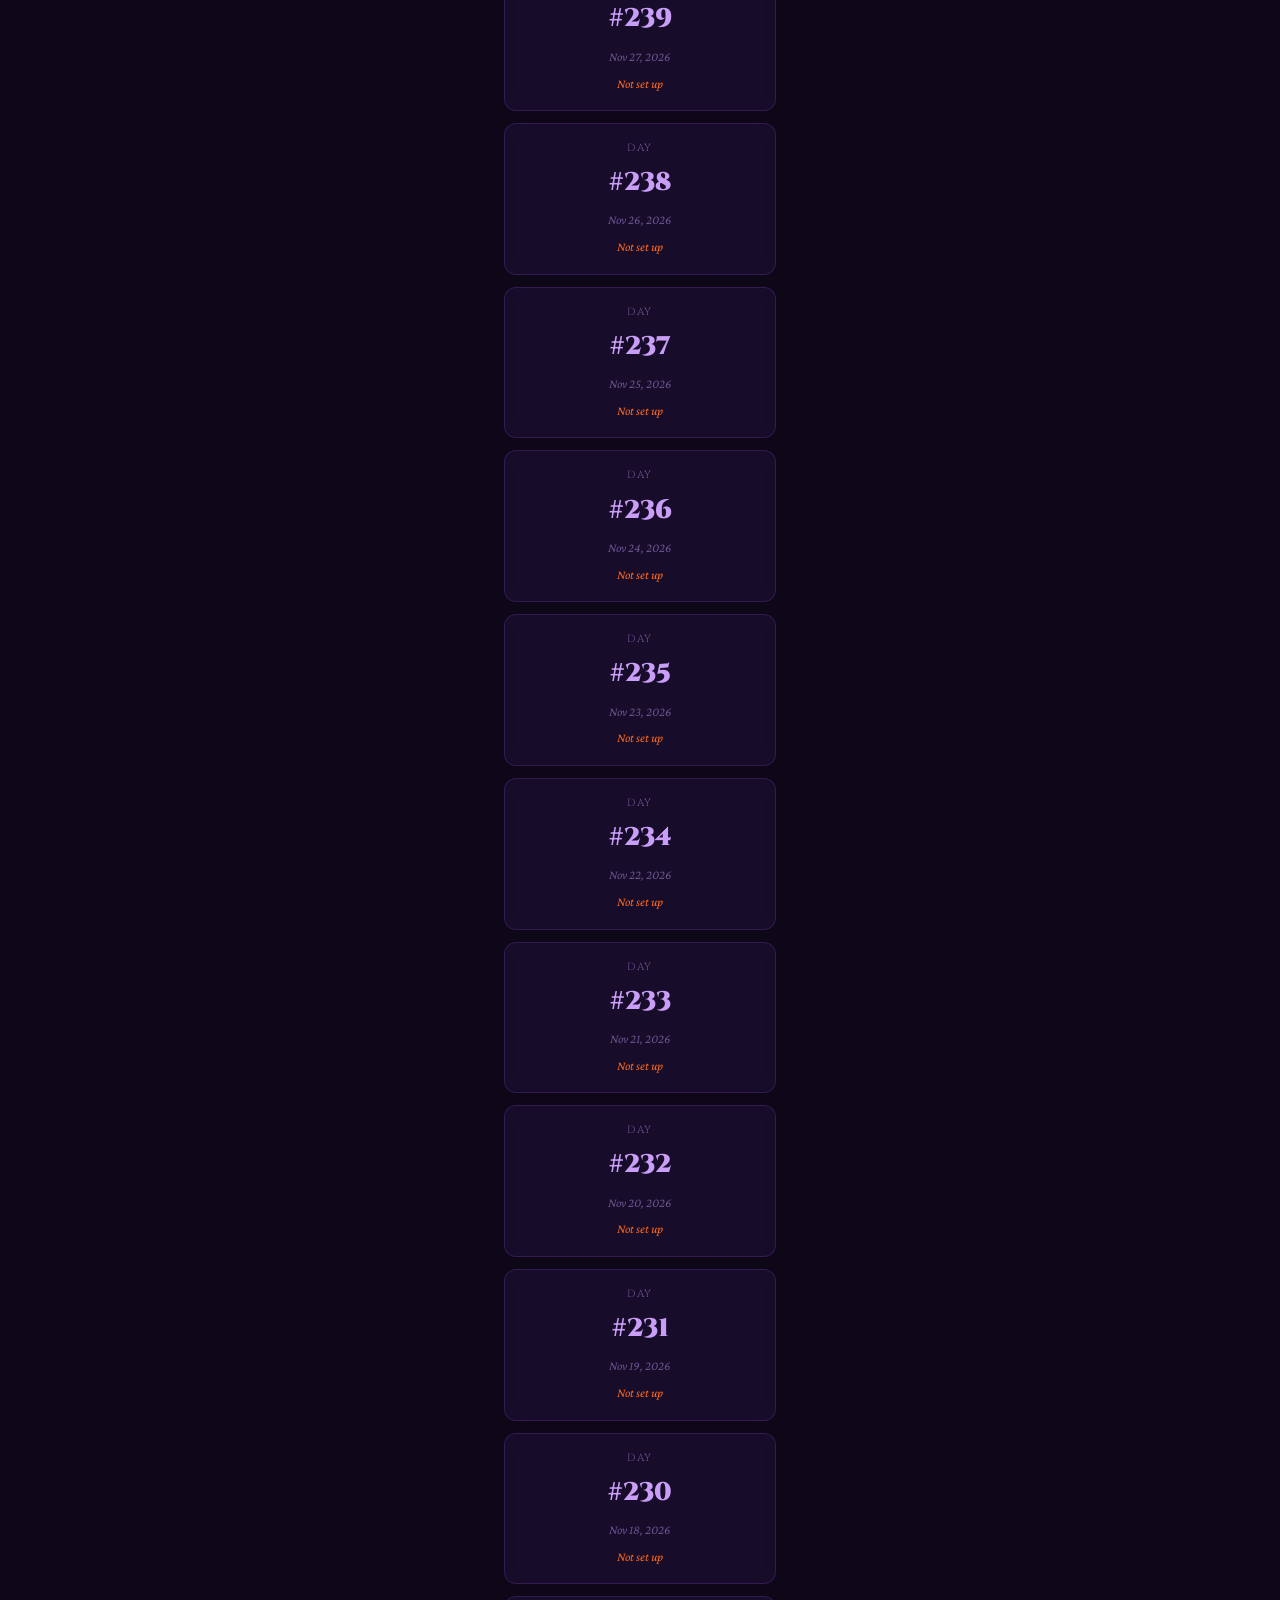
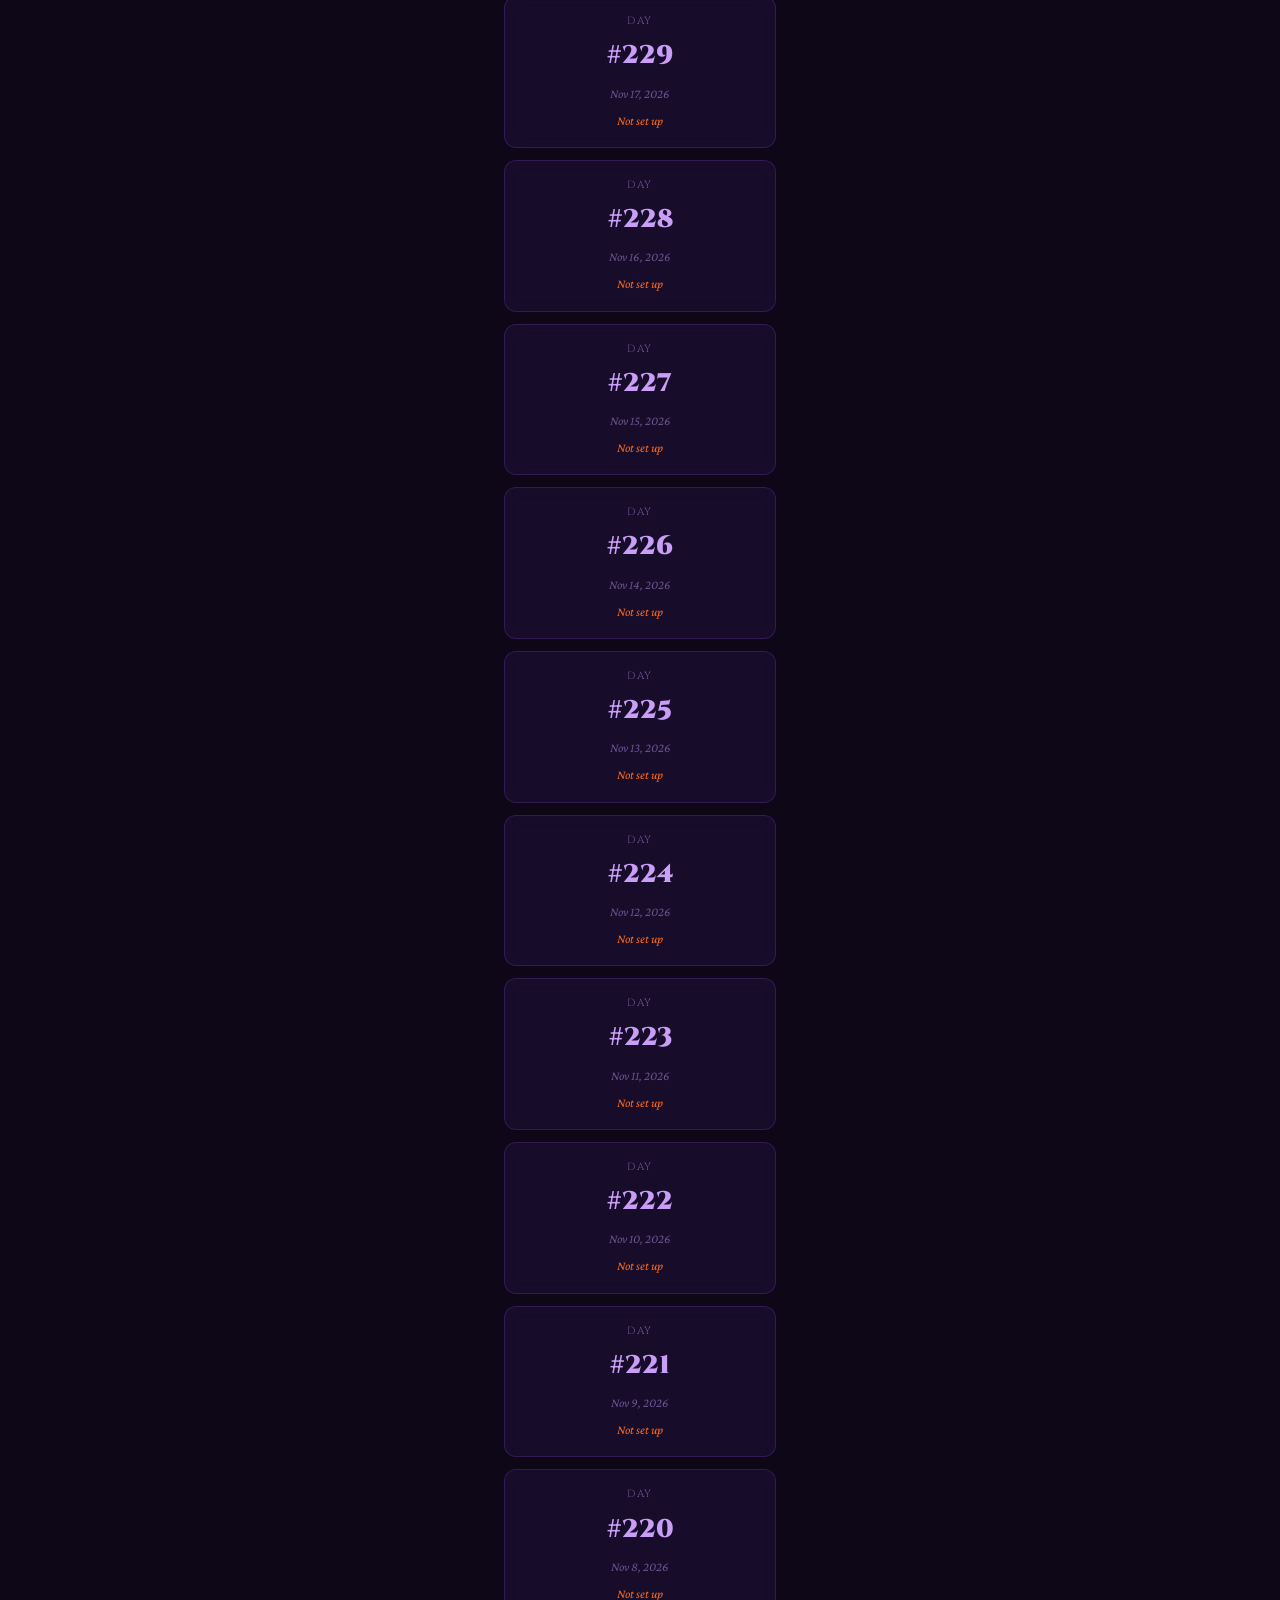
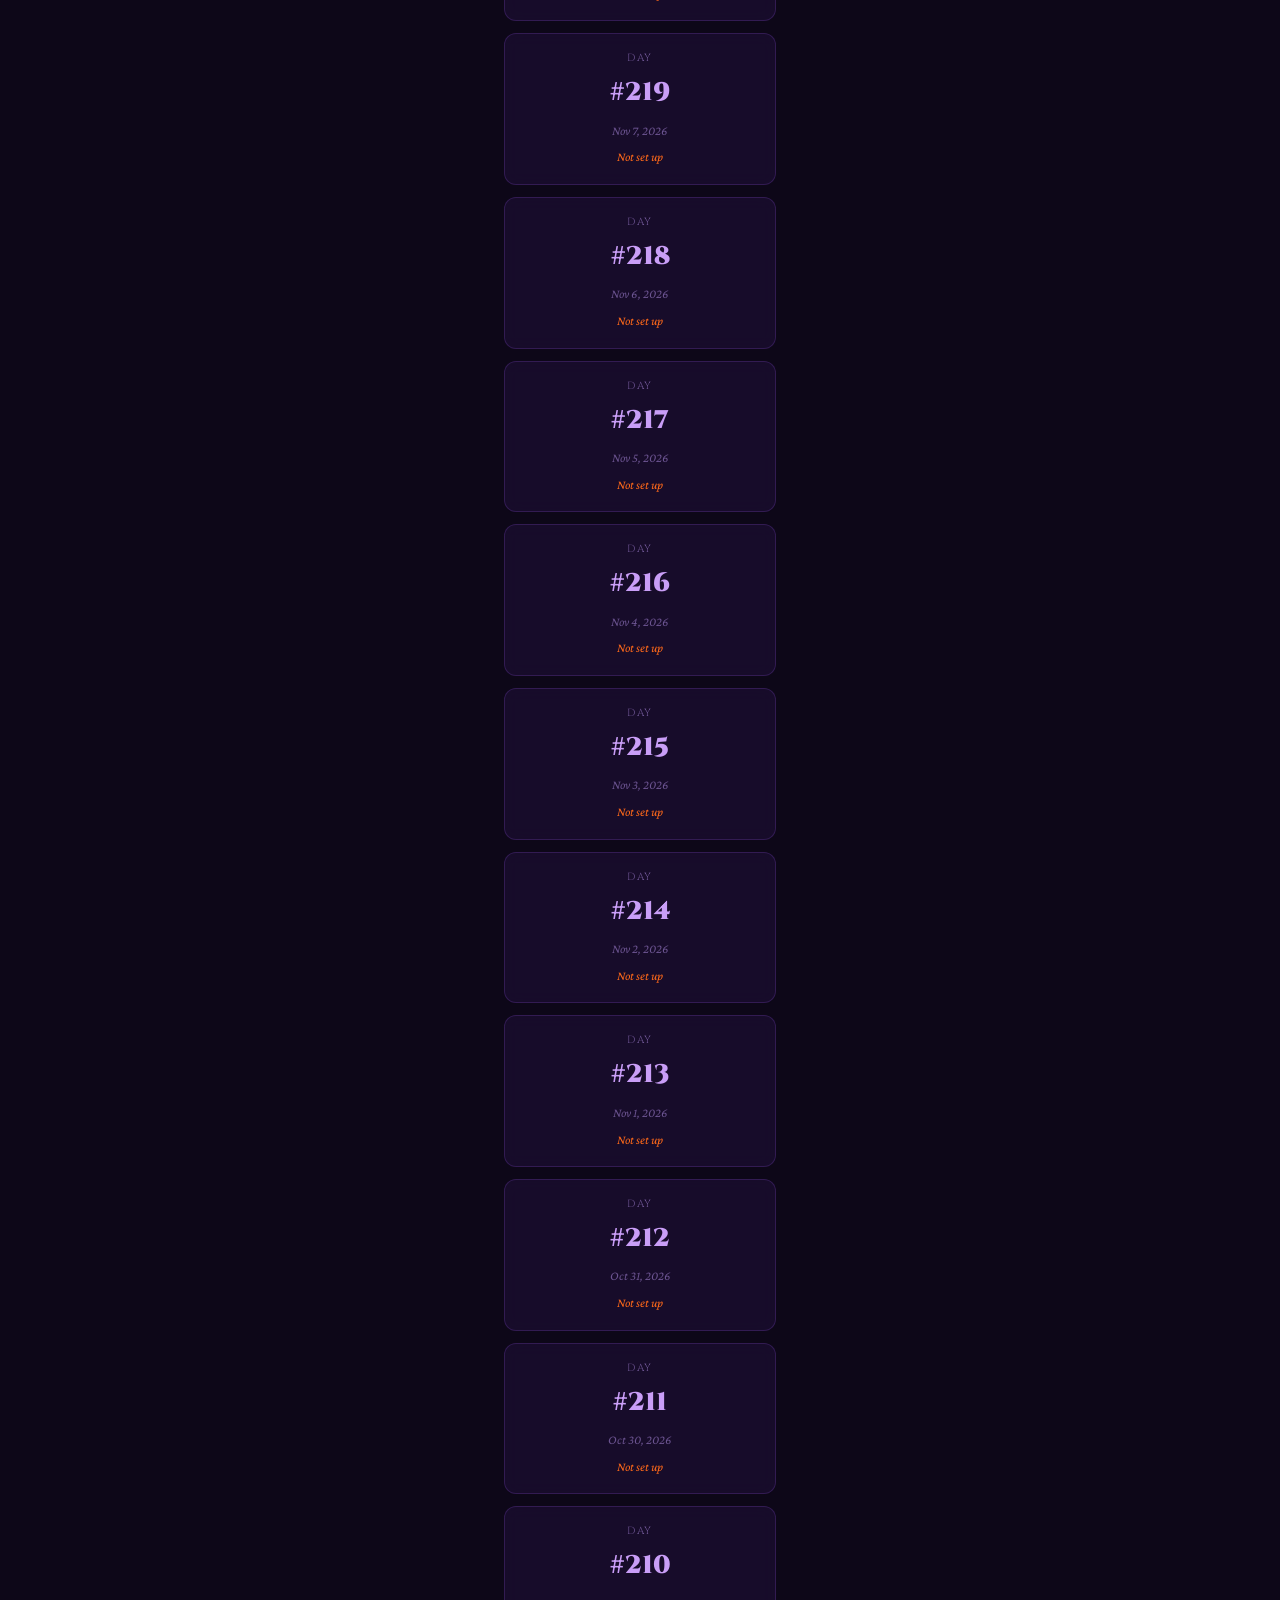
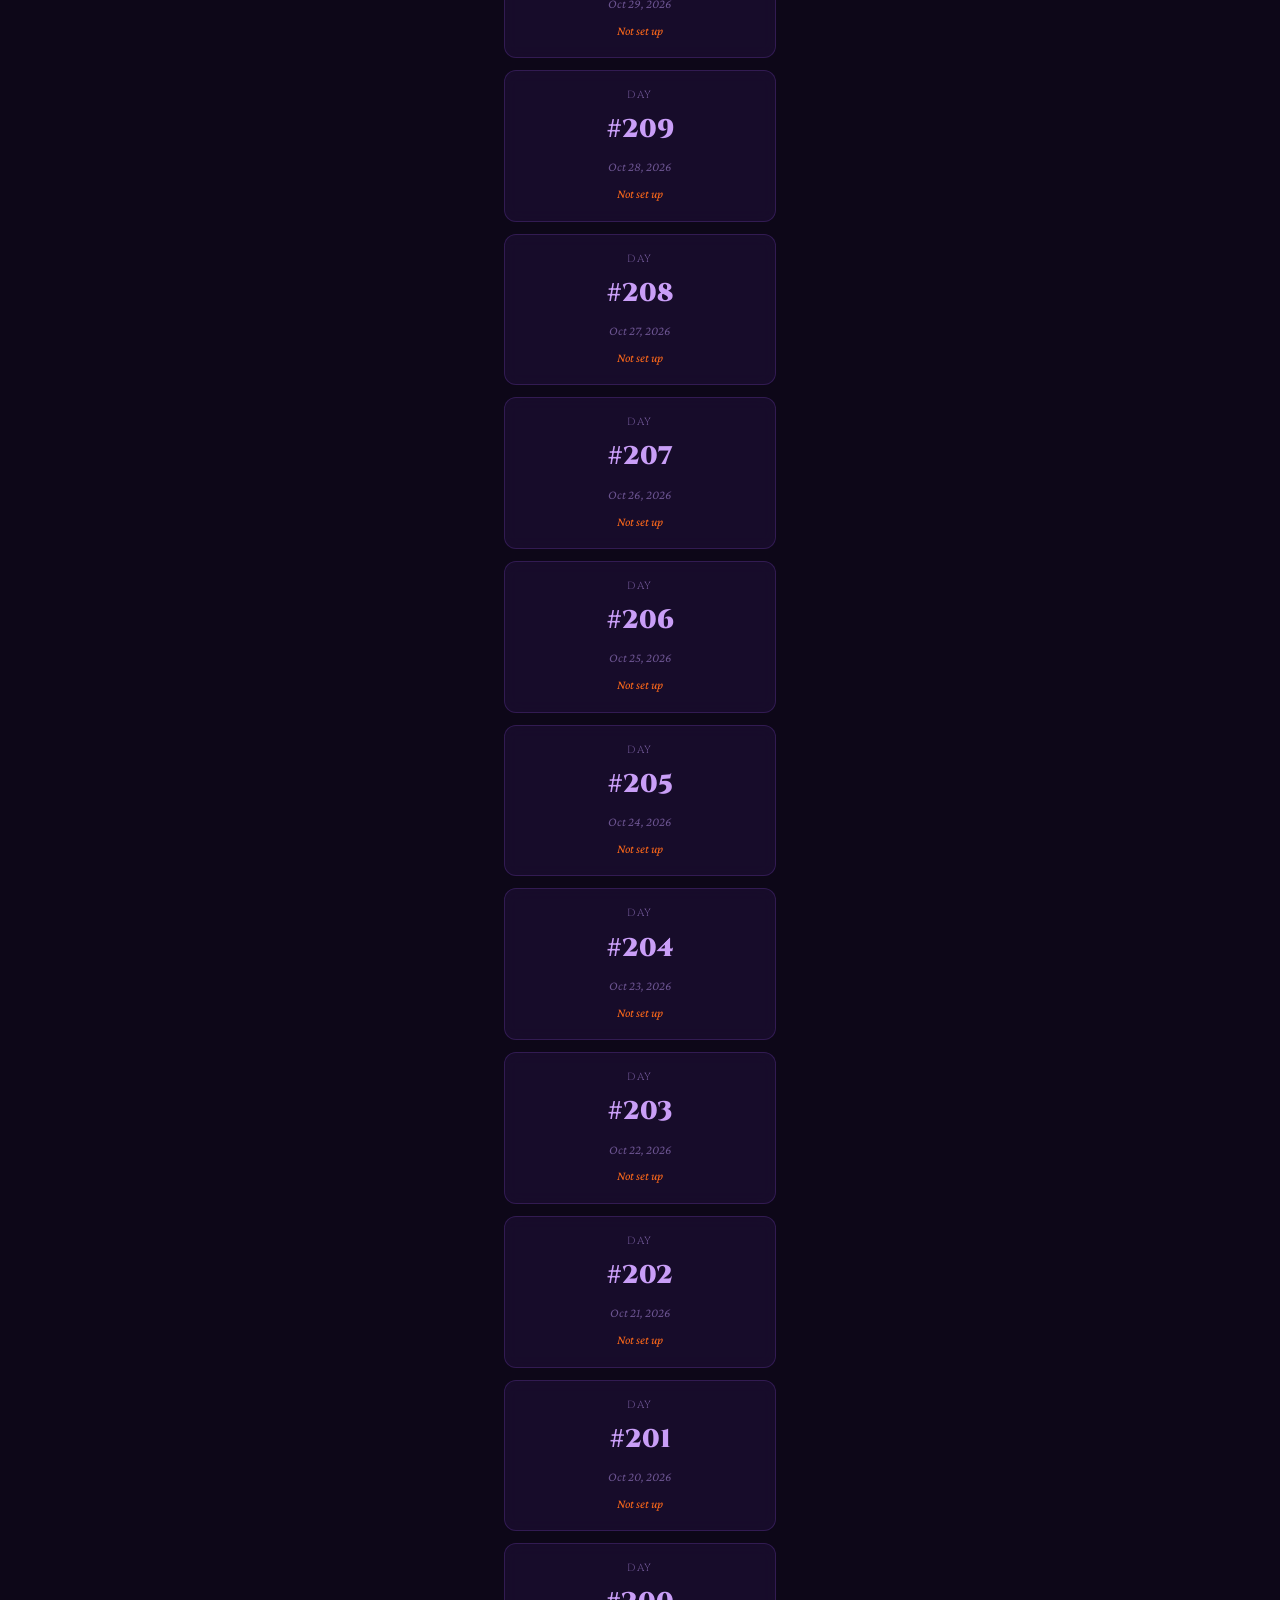
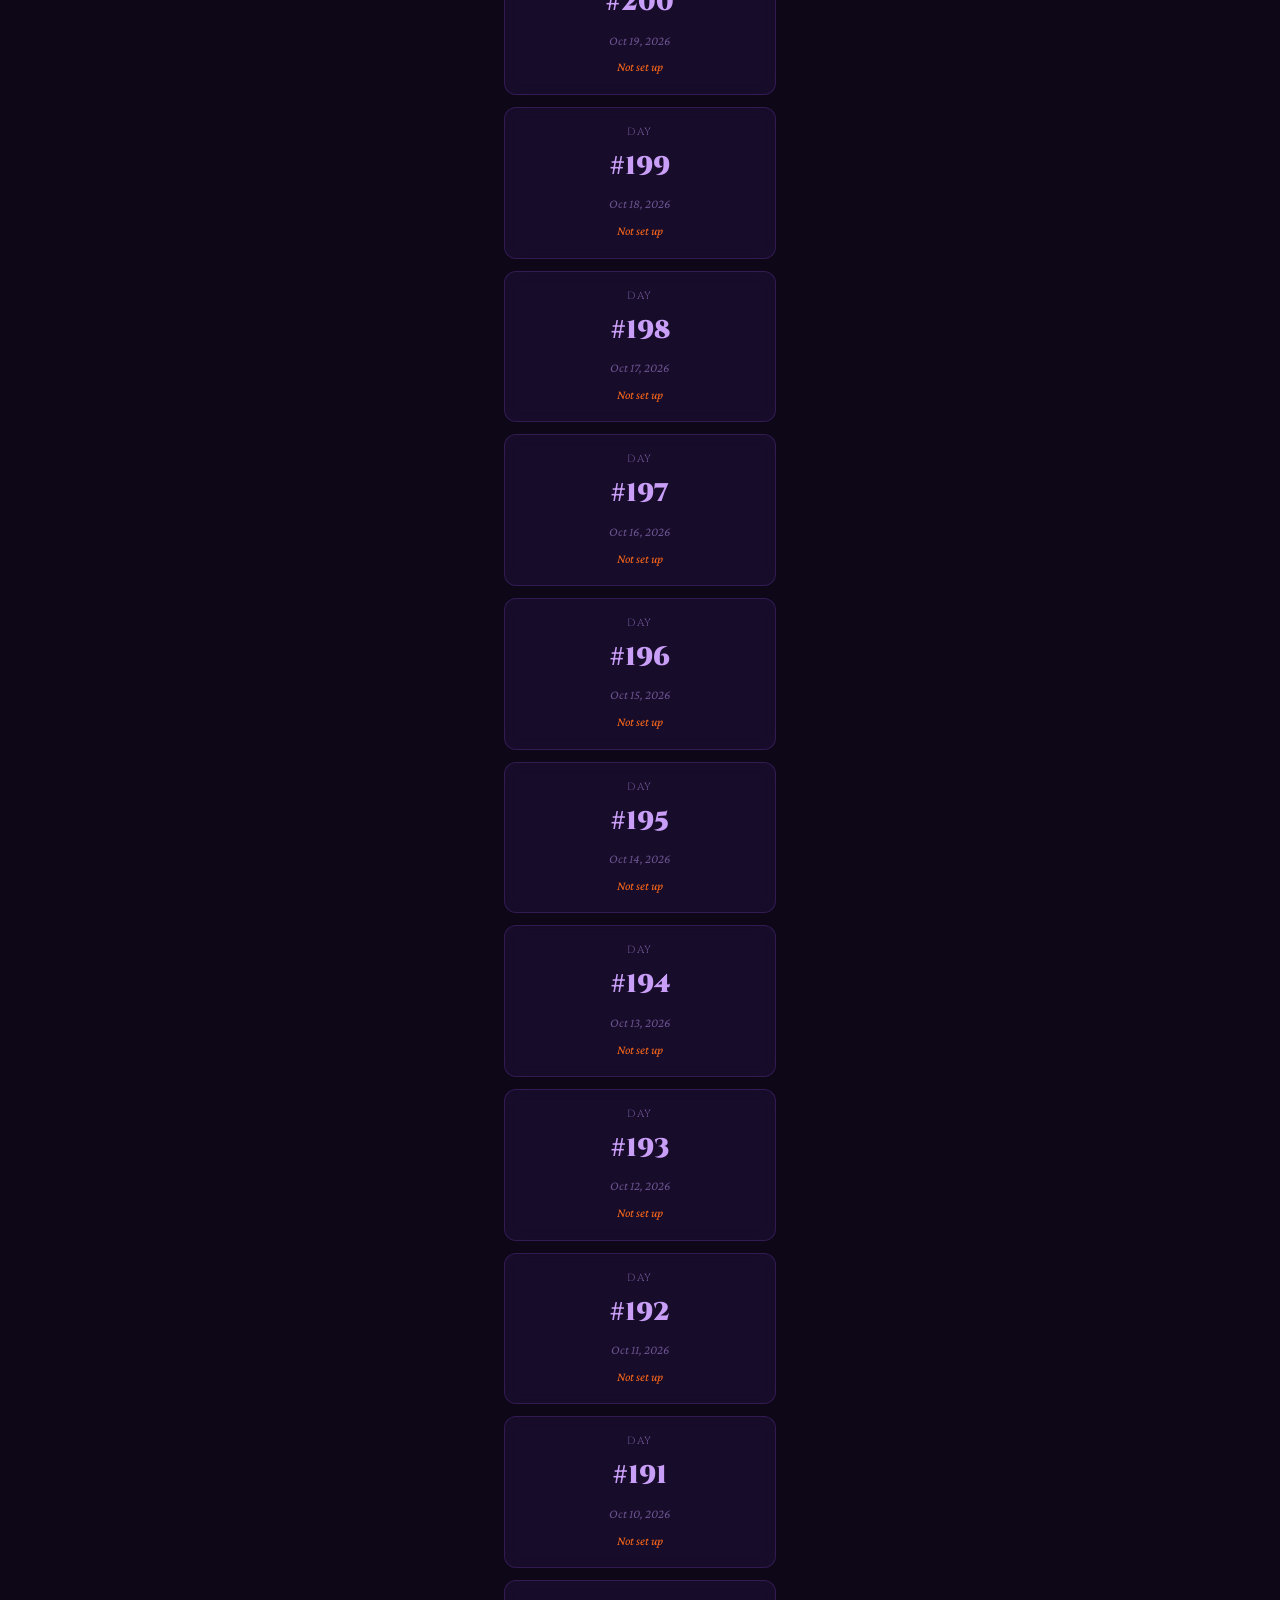
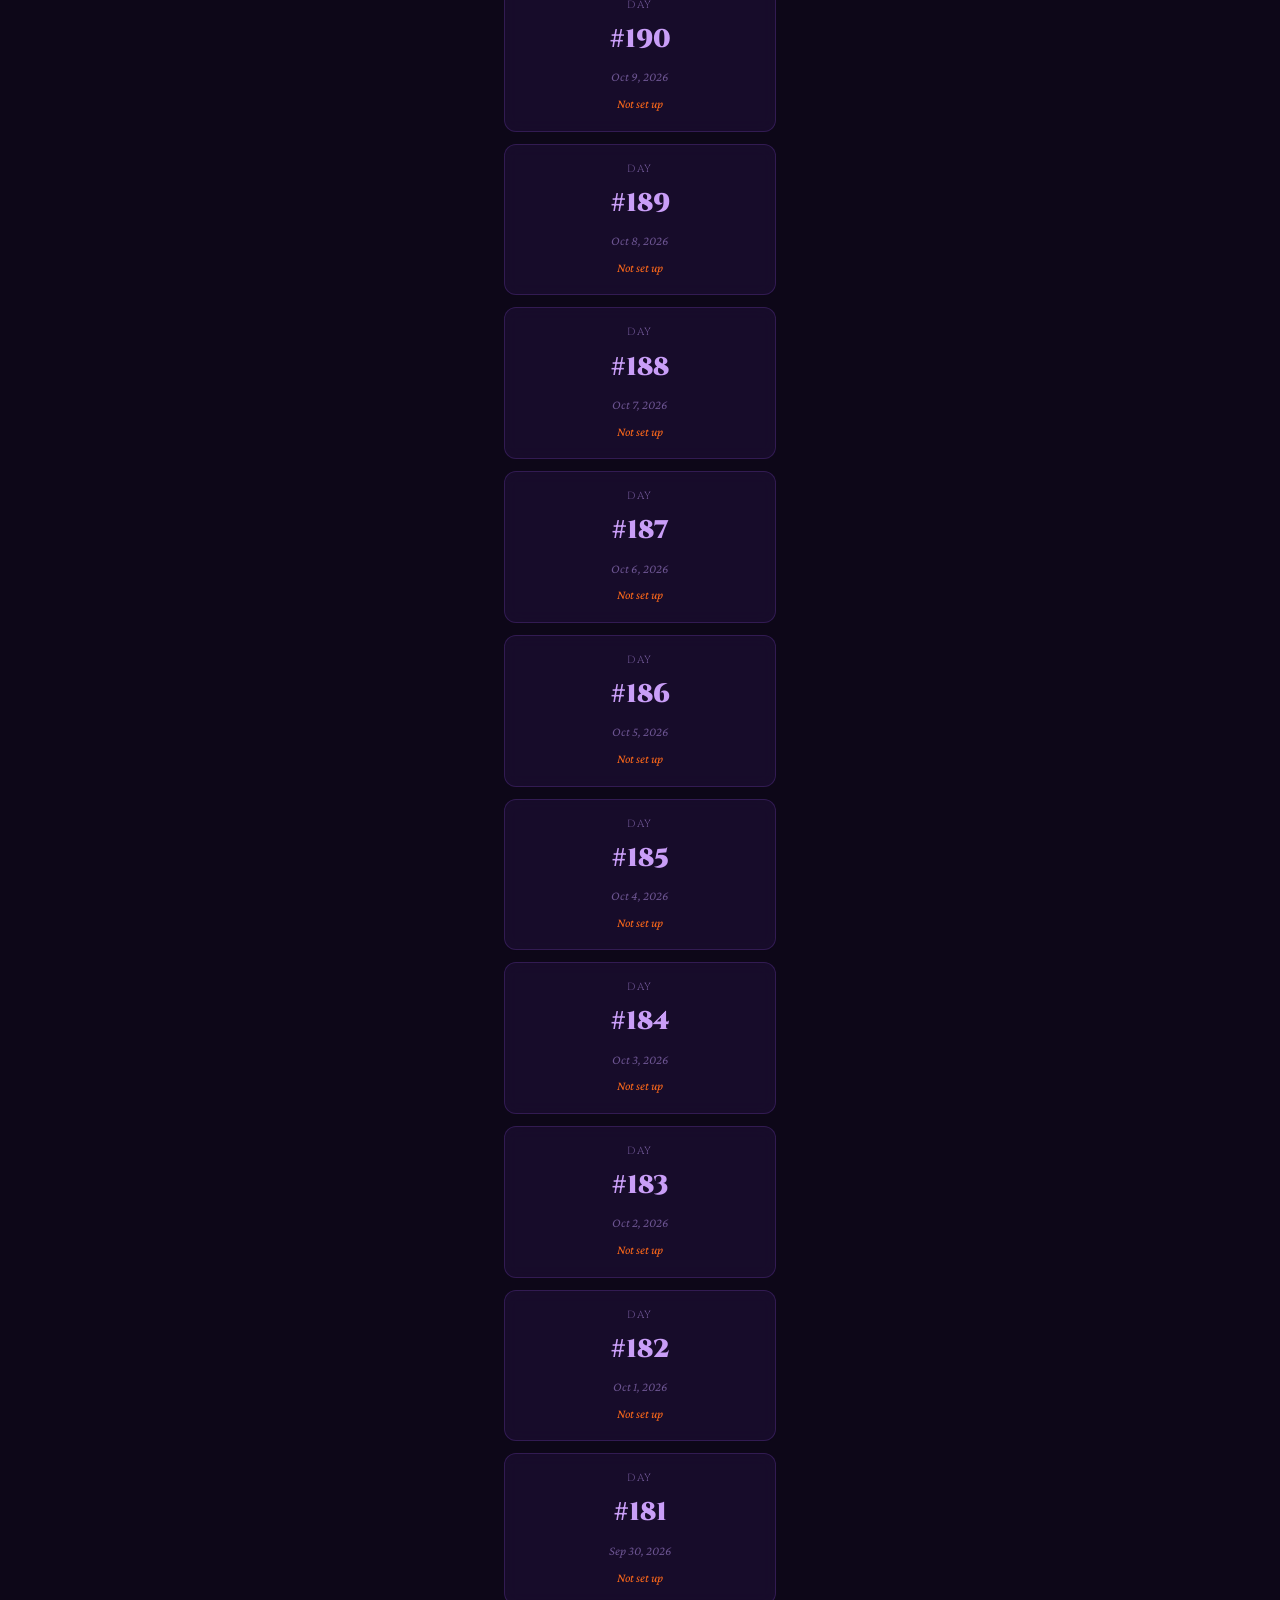
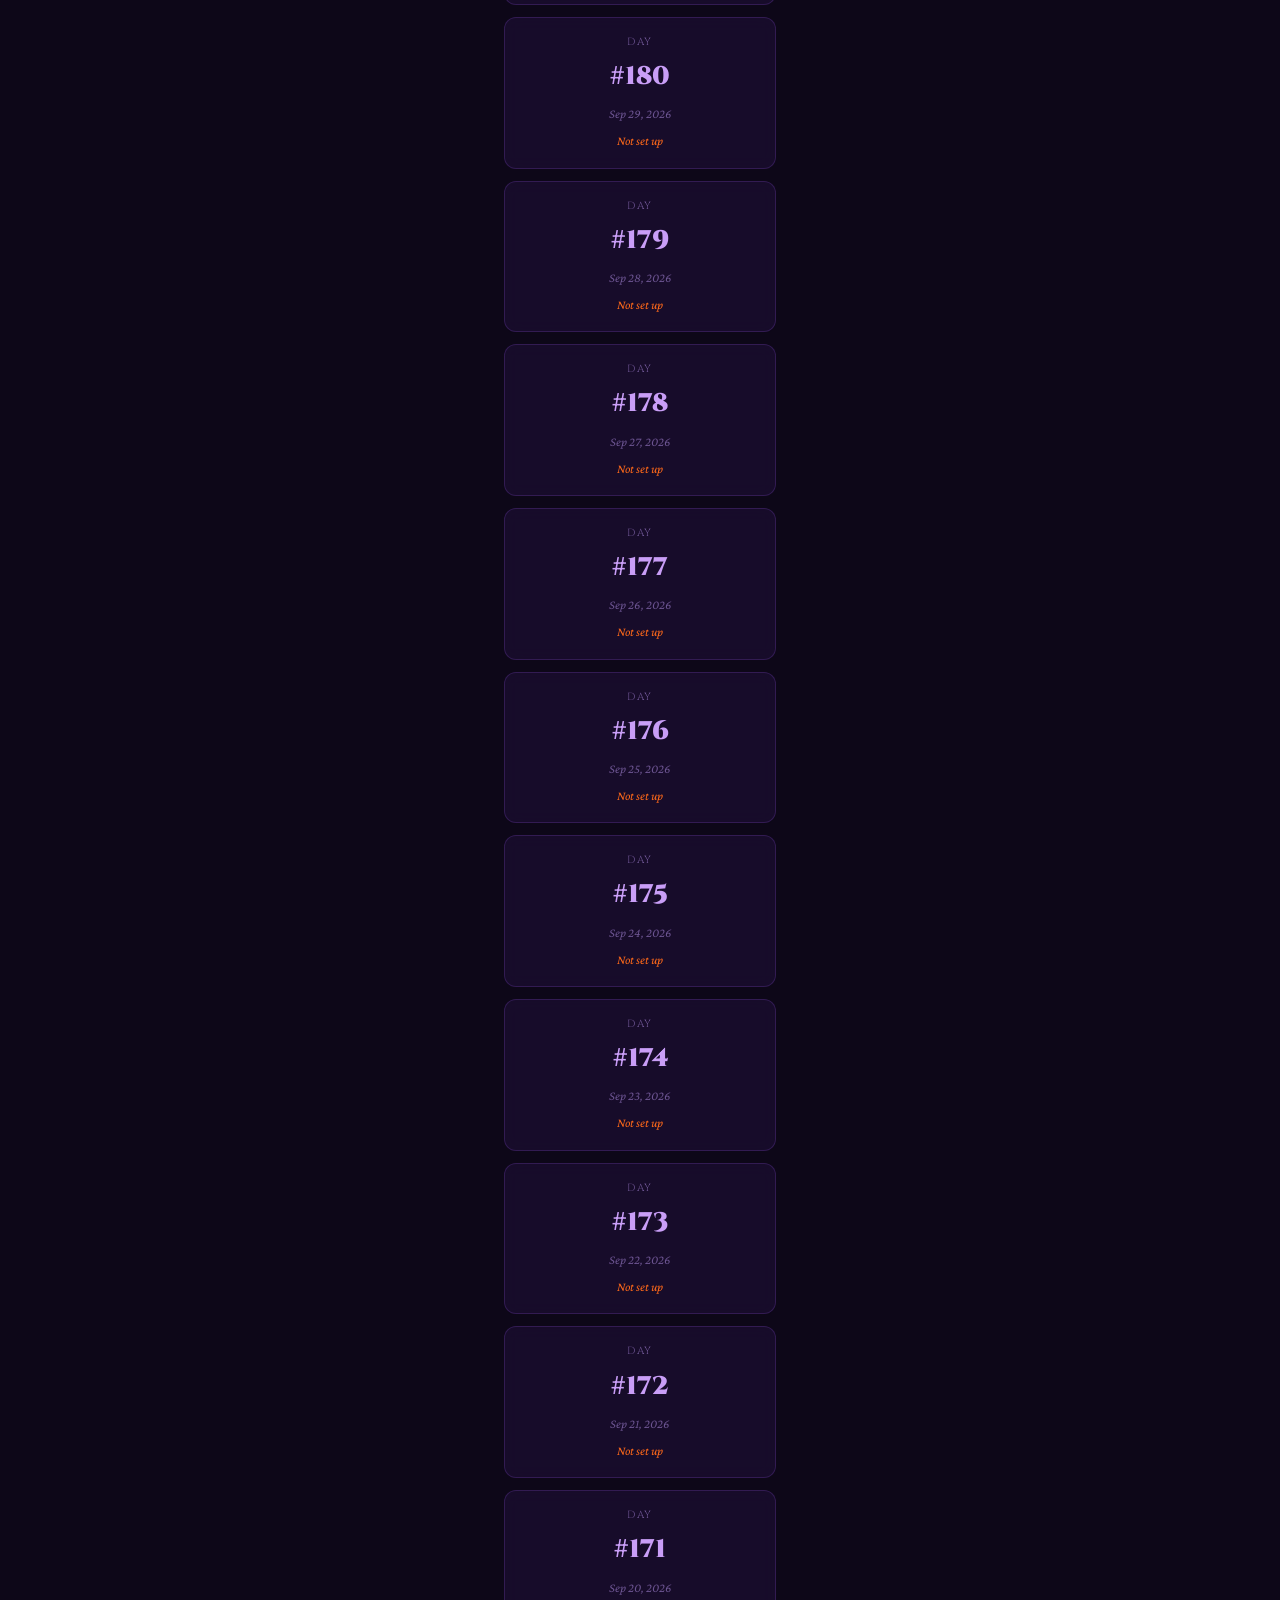
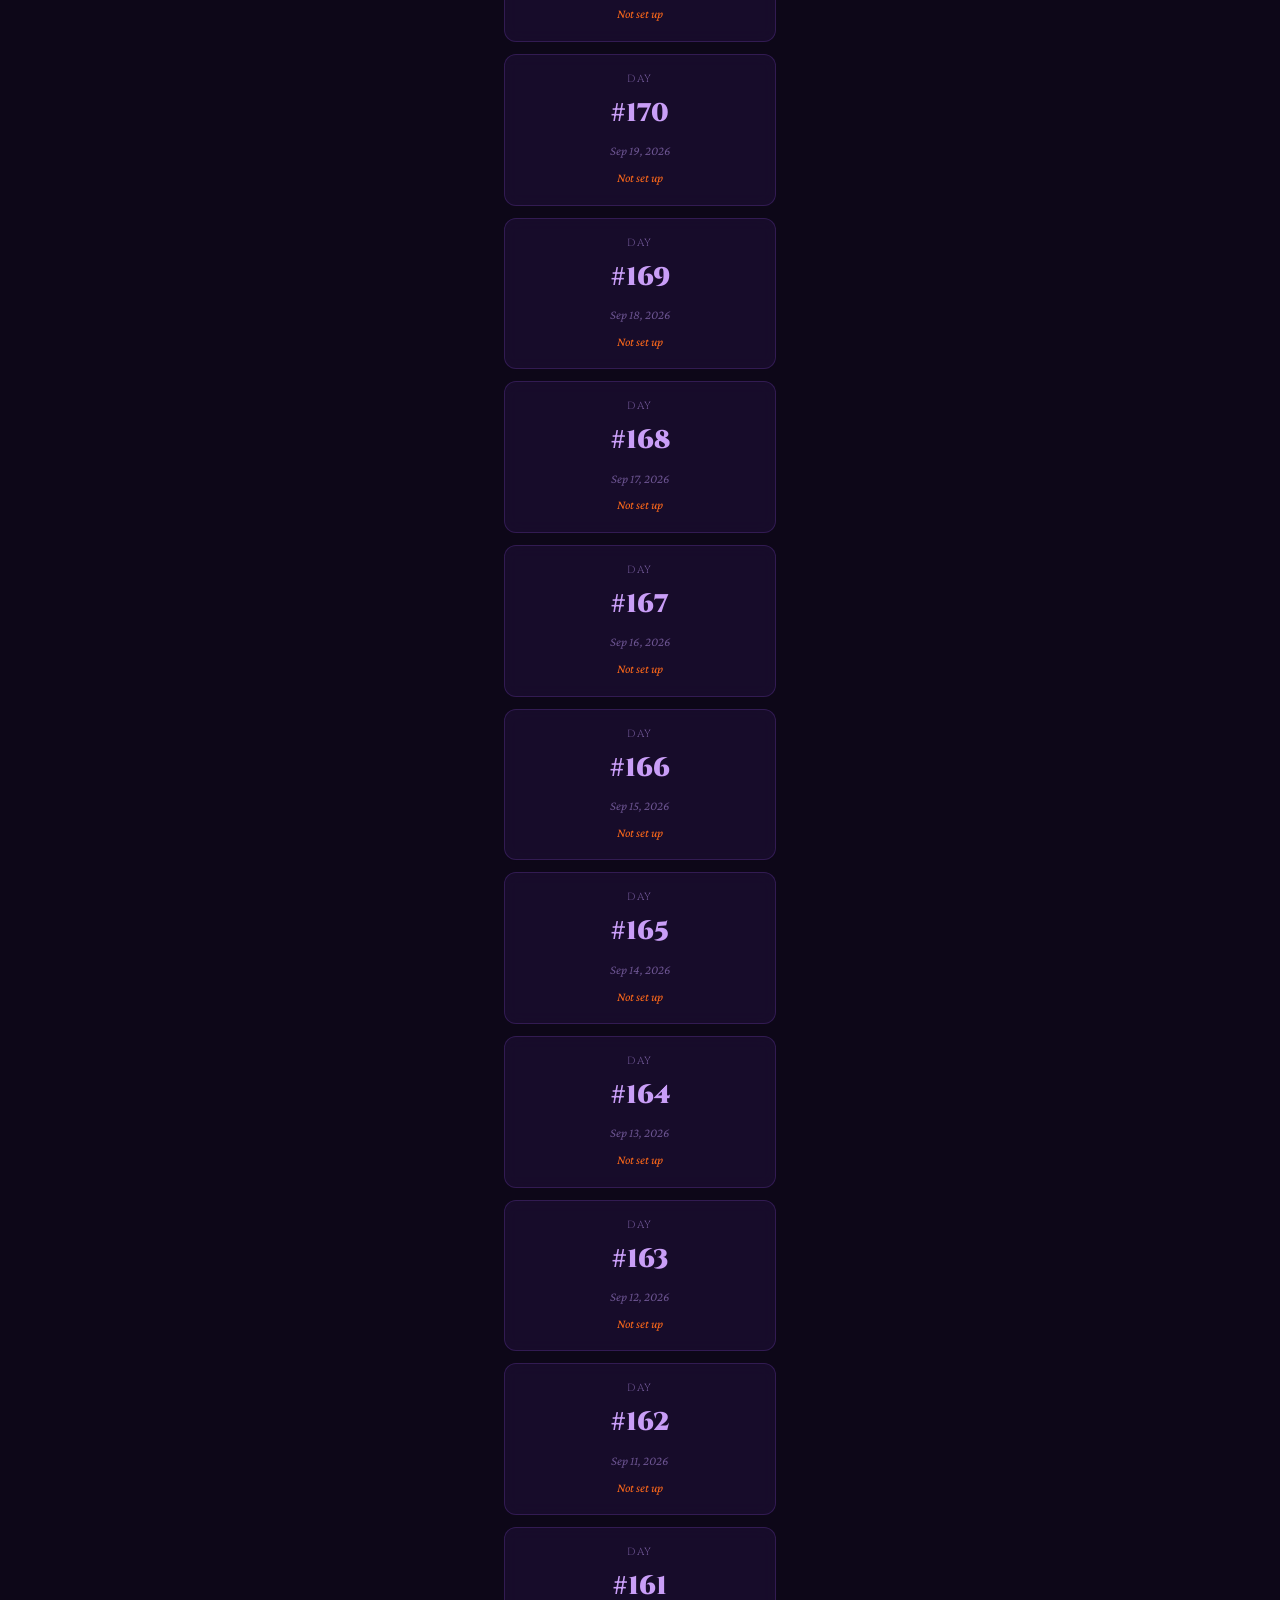
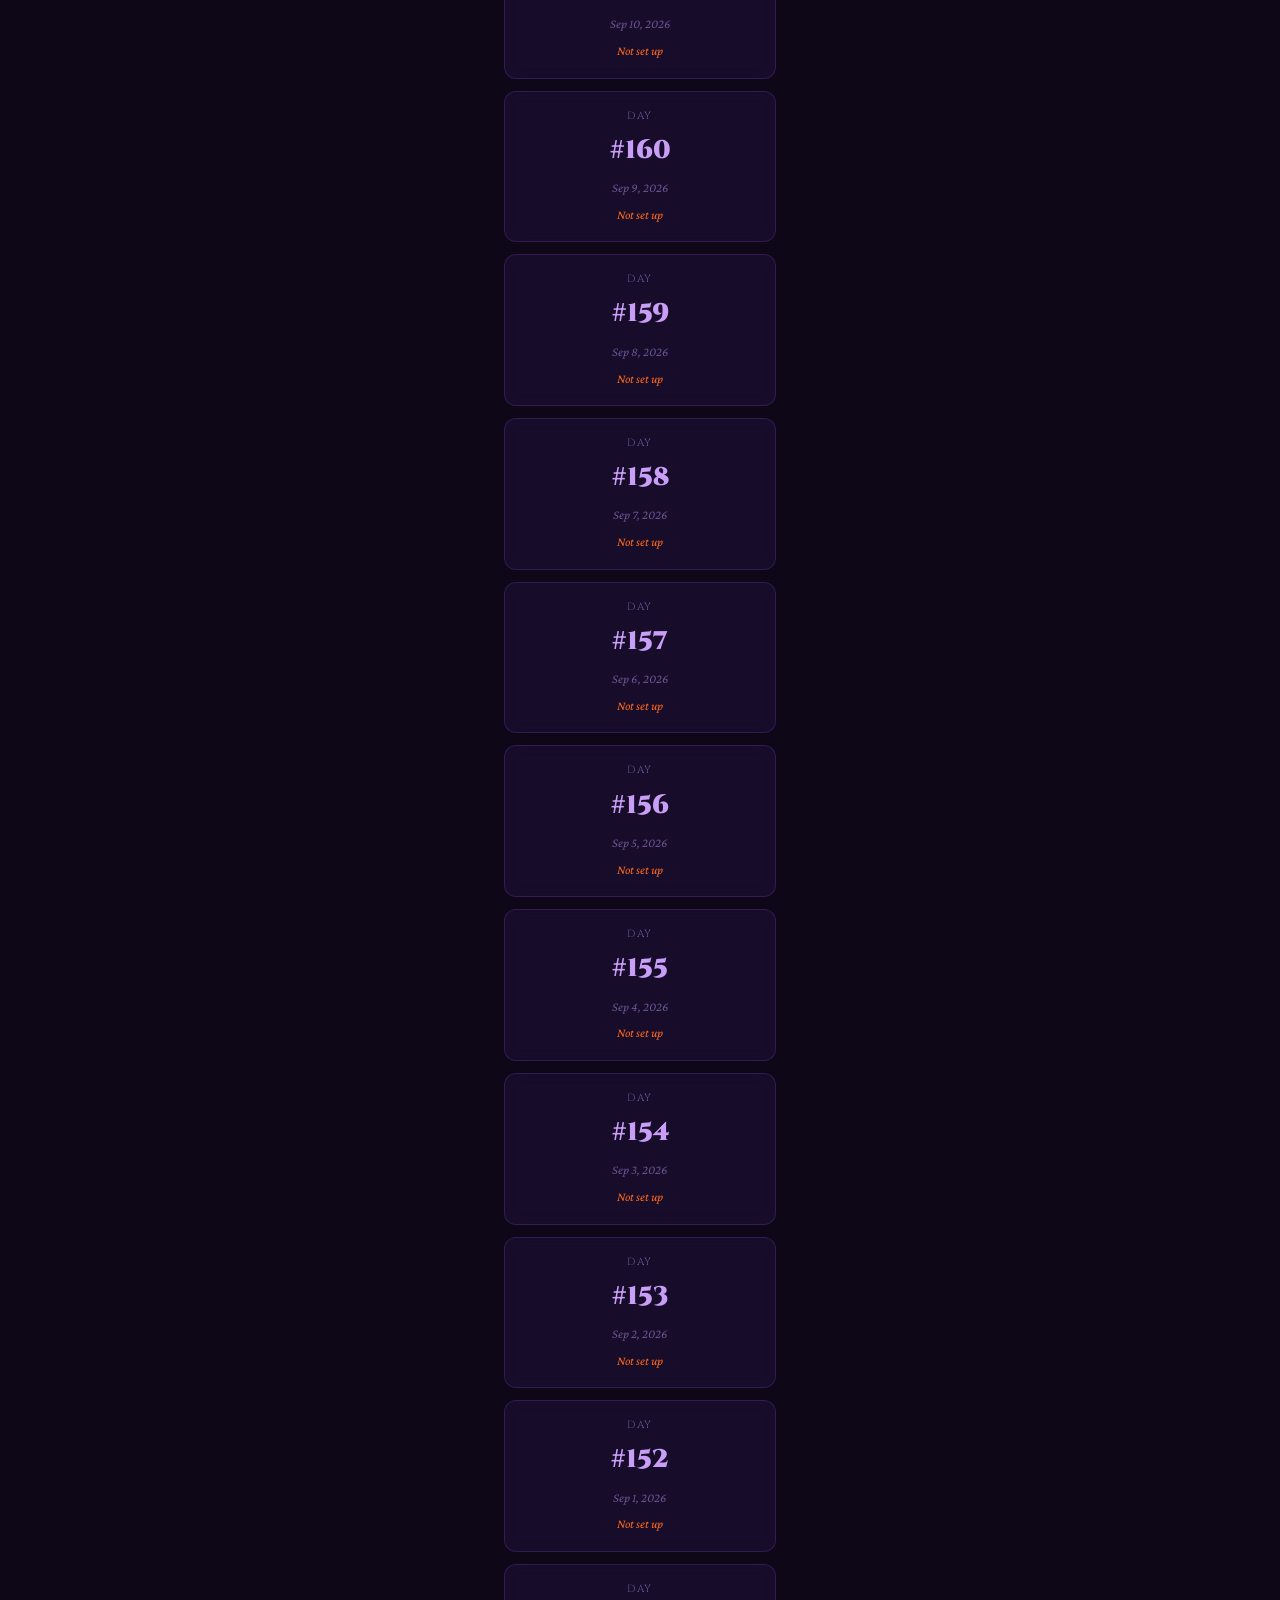
==== commit 2ec33fa7: "Update" ====
--- a/archive.html
+++ b/archive.html
@@ -4,7 +4,7 @@
   <link rel="icon" type="image/png" href="favicon.png">
   <meta charset="UTF-8" />
   <meta name="viewport" content="width=device-width, initial-scale=1.0" />
-  <title>Archive — Spyro Heardle</title>
+  <title>Previous Days — Spyro Heardle</title>
   <link rel="stylesheet" href="style.css" />
   <link rel="preconnect" href="https://fonts.googleapis.com">
   <link rel="preconnect" href="https://fonts.gstatic.com" crossorigin>
@@ -29,7 +29,7 @@
   </header>
 
   <main class="archive-container">
-    <h2 class="archive-heading">Archive</h2>
+    <h2 class="archive-heading">Previous Days</h2>
     <p class="archive-sub">All previous heardles</p>
     <div class="archive-grid" id="archiveGrid">
       <p class="loading-text">Loading…</p>
--- a/style.css
+++ b/style.css
@@ -134,13 +134,28 @@
 .header-inner {
   max-width: 700px;
   margin: 0 auto;
-  display: flex;
-  align-items: center;
-  justify-content: space-between;
+  display: grid;
+  grid-template-columns: minmax(max-content, 1fr) auto minmax(max-content, 1fr);
+  align-items: center;
+  gap: 1rem;
+}
+
+.header-left {
+  justify-self: end;
+  margin-right: 1.15rem;
+}
+
+.header-right {
+  justify-self: start;
+  display: flex;
+  align-items: center;
+  gap: 0.85rem;
+  margin-left: 1.15rem;
 }
 
 .site-title {
   font-family: var(--font-display);
+  justify-self: center;
   text-align: center;
   line-height: 1;
   letter-spacing: 0.05em;
@@ -176,6 +191,7 @@
   color: var(--text-secondary);
   text-decoration: none;
   text-transform: uppercase;
+  white-space: nowrap;
   transition: color var(--transition);
 }
 .archive-link:hover { color: var(--gold-bright); }
@@ -284,7 +300,7 @@
   background: var(--surface-1);
   border: 1px solid var(--border-subtle);
   border-radius: var(--radius-lg);
-  padding: 1.25rem 1.5rem 1.5rem;
+  padding: 1.25rem 1.5rem 1.75rem;
   margin-bottom: 1.5rem;
   backdrop-filter: blur(10px);
   box-shadow: 0 8px 40px rgba(0,0,0,0.4), inset 0 1px 0 rgba(155, 89, 245, 0.1);
@@ -366,8 +382,9 @@
   height: 4px;
   background: var(--surface-2);
   border-radius: 2px;
-  overflow: hidden;
-  border: 1px solid var(--border-subtle);
+  border: 1px solid var(--border-subtle);
+  position: relative;
+  overflow: visible;
 }
 
 .progress-fill {
@@ -376,9 +393,139 @@
   background: linear-gradient(90deg, var(--purple-bright), var(--gold-mid));
   border-radius: 2px;
   transition: width 0.1s linear;
-}
-
-.time-display {
+  pointer-events: none;
+}
+
+.seek-slider {
+  position: absolute;
+  inset: 0;
+  width: 100%;
+  height: 100%;
+  opacity: 0;
+  cursor: pointer;
+  -webkit-appearance: none;
+  appearance: none;
+  margin: 0;
+  padding: 0;
+  /* Expand hit area vertically so it's easy to grab */
+  top: -10px;
+  height: calc(100% + 20px);
+}
+
+/* Show thumb on hover/focus when seeking is enabled */
+.progress-track.seekable:hover .seek-slider,
+.seek-slider:focus {
+  opacity: 1;
+}
+
+.progress-track.seekable {
+  cursor: pointer;
+}
+
+.progress-track.seekable:hover {
+  background: rgba(107, 53, 200, 0.2);
+}
+
+.seek-slider::-webkit-slider-thumb {
+  -webkit-appearance: none;
+  appearance: none;
+  width: 14px;
+  height: 14px;
+  border-radius: 50%;
+  background: linear-gradient(135deg, var(--purple-bright), var(--purple-glow));
+  border: 2px solid var(--purple-light);
+  cursor: pointer;
+  box-shadow: 0 0 8px rgba(155, 89, 245, 0.6);
+  transition: transform var(--transition), box-shadow var(--transition);
+  /* Vertically center the thumb on the track */
+  margin-top: -5px;
+}
+
+.seek-slider::-webkit-slider-thumb:hover {
+  transform: scale(1.2);
+  box-shadow: 0 0 14px rgba(155, 89, 245, 0.9);
+}
+
+.seek-slider::-moz-range-thumb {
+  width: 14px;
+  height: 14px;
+  border-radius: 50%;
+  background: linear-gradient(135deg, var(--purple-bright), var(--purple-glow));
+  border: 2px solid var(--purple-light);
+  cursor: pointer;
+  box-shadow: 0 0 8px rgba(155, 89, 245, 0.6);
+}
+
+.seek-slider::-webkit-slider-runnable-track {
+  height: 4px;
+  background: transparent;
+}
+
+.seek-slider::-moz-range-track {
+  height: 4px;
+  background: transparent;
+}
+
+
+  background: linear-gradient(90deg, var(--purple-bright), var(--gold-mid));
+  border-radius: 2px;
+  transition: width 0.1s linear;
+}
+
+.speedrun-timer {
+  font-family: var(--font-display);
+  font-size: 0.75rem;
+  font-weight: 700;
+  letter-spacing: 0.05em;
+  color: var(--gold-bright);
+  background: rgba(200, 130, 10, 0.15);
+  border: 1px solid rgba(200, 130, 10, 0.35);
+  padding: 0.4em 0.7em;
+  border-radius: 100px;
+  width: 5.5rem;
+  text-align: center;
+  flex-shrink: 0;
+  /* Pulse opacity only — no size/layout changes */
+  animation: timerPulse 1s ease-in-out infinite;
+}
+
+@keyframes timerPulse {
+  0%, 100% { opacity: 1; }
+  50%       { opacity: 0.55; }
+}
+
+.guess-input-row {
+  display: flex;
+  align-items: center;
+  gap: 0.75rem;
+}
+
+.guess-input-row .autocomplete-wrap {
+  flex: 1;
+  min-width: 0;
+}
+
+.result-time {
+  display: flex;
+  align-items: center;
+  justify-content: center;
+  gap: 0.4rem;
+  margin-bottom: 0.75rem;
+}
+
+.result-time-icon {
+  font-size: 1rem;
+}
+
+.result-time-value {
+  font-family: var(--font-display);
+  font-size: 1.3rem;
+  font-weight: 900;
+  color: var(--gold-bright);
+  filter: drop-shadow(0 0 8px rgba(240, 180, 41, 0.4));
+}
+
+
   font-family: var(--font-display);
   font-size: 0.7rem;
   letter-spacing: 0.05em;
@@ -391,7 +538,8 @@
   display: flex;
   align-items: center;
   gap: 0.6rem;
-  margin-top: 0.9rem;
+  margin-top: 1.25rem;
+  margin-bottom: 0.35rem;
 }
 
 .volume-icon {
@@ -400,6 +548,7 @@
   flex-shrink: 0;
   color: var(--text-muted);
   opacity: 0.7;
+  vertical-align: middle;
 }
 
 .volume-icon-loud {
@@ -417,6 +566,7 @@
   border: 1px solid var(--border-subtle);
   outline: none;
   cursor: pointer;
+  align-self: center;
 }
 
 .volume-slider::-webkit-slider-thumb {
@@ -907,7 +1057,414 @@
   font-style: italic;
 }
 
-/* ── Stats page ── */
+/* ── Leaderboard page ── */
+.lb-container {
+  max-width: 760px;
+  margin: 0 auto;
+  padding: 2.5rem 1.5rem 5rem;
+  position: relative;
+  z-index: 5;
+}
+
+.lb-hero {
+  text-align: center;
+  margin-bottom: 2rem;
+}
+
+.lb-trophy {
+  width: 4.25rem;
+  height: 4.25rem;
+  display: inline-flex;
+  align-items: center;
+  justify-content: center;
+  margin-bottom: 0.6rem;
+  font-size: 2.75rem;
+  line-height: 1;
+  background: radial-gradient(circle at 50% 35%, rgba(240,180,41,0.22), rgba(107,53,200,0.08) 68%, transparent 70%);
+  filter: drop-shadow(0 0 18px rgba(240,180,41,0.4));
+}
+
+.lb-heading {
+  font-family: var(--font-display);
+  font-size: clamp(1.8rem, 5vw, 2.6rem);
+  font-weight: 900;
+  letter-spacing: 0.05em;
+  background: linear-gradient(135deg, var(--gold-light) 0%, var(--fire-glow) 100%);
+  -webkit-background-clip: text;
+  -webkit-text-fill-color: transparent;
+  background-clip: text;
+  filter: drop-shadow(0 0 20px rgba(240,180,41,0.3));
+  margin-bottom: 0.4rem;
+}
+
+.lb-sub {
+  color: var(--text-muted);
+  font-style: italic;
+  margin-bottom: 0.75rem;
+}
+
+.lb-tabs {
+  display: inline-flex;
+  align-items: center;
+  gap: 0.25rem;
+  padding: 0.25rem;
+  margin-bottom: 0.9rem;
+  background: var(--surface-1);
+  border: 1px solid var(--border-subtle);
+  border-radius: var(--radius-md);
+  backdrop-filter: blur(10px);
+}
+
+.lb-tab {
+  font-family: var(--font-display);
+  font-size: 0.65rem;
+  letter-spacing: 0.08em;
+  text-transform: uppercase;
+  color: var(--text-muted);
+  background: transparent;
+  border: 1px solid transparent;
+  border-radius: var(--radius-sm);
+  padding: 0.5em 0.9em;
+  cursor: pointer;
+  transition: all var(--transition);
+}
+
+.lb-tab:hover {
+  color: var(--text-primary);
+  border-color: var(--border-subtle);
+}
+
+.lb-tab.active {
+  color: var(--gold-bright);
+  background: rgba(200, 130, 10, 0.12);
+  border-color: rgba(200, 130, 10, 0.35);
+}
+
+.lb-refresh-row {
+  display: flex;
+  align-items: center;
+  justify-content: center;
+  gap: 0.75rem;
+}
+
+.lb-update-time {
+  font-family: var(--font-display);
+  font-size: 0.65rem;
+  letter-spacing: 0.08em;
+  color: var(--text-muted);
+  text-transform: uppercase;
+}
+
+.lb-refresh-btn {
+  font-family: var(--font-display);
+  font-size: 0.65rem;
+  letter-spacing: 0.08em;
+  text-transform: uppercase;
+  background: var(--surface-2);
+  border: 1px solid var(--border-subtle);
+  color: var(--text-secondary);
+  padding: 0.3em 0.8em;
+  border-radius: 100px;
+  cursor: pointer;
+  transition: all var(--transition);
+}
+
+.lb-refresh-btn:hover {
+  border-color: var(--border-bright);
+  color: var(--text-primary);
+}
+
+.lb-join-panel {
+  display: flex;
+  align-items: center;
+  justify-content: space-between;
+  gap: 1rem;
+  background: rgba(200, 130, 10, 0.08);
+  border: 1px solid rgba(200, 130, 10, 0.25);
+  border-radius: var(--radius-md);
+  padding: 0.9rem 1rem;
+  margin-bottom: 1.5rem;
+  color: var(--text-secondary);
+  font-style: italic;
+}
+
+.lb-join-btn {
+  flex-shrink: 0;
+  font-family: var(--font-display);
+  font-size: 0.65rem;
+  letter-spacing: 0.08em;
+  text-transform: uppercase;
+  background: linear-gradient(135deg, var(--purple-mid), var(--purple-bright));
+  border: 1px solid var(--border-bright);
+  color: var(--text-primary);
+  padding: 0.6em 0.9em;
+  border-radius: var(--radius-sm);
+  cursor: pointer;
+  transition: all var(--transition);
+}
+
+.lb-join-btn:hover {
+  transform: translateY(-1px);
+  box-shadow: 0 6px 20px rgba(155,89,245,0.3);
+}
+
+/* ── Podium ── */
+.lb-podium {
+  display: flex;
+  align-items: flex-end;
+  justify-content: center;
+  gap: 0.75rem;
+  margin-bottom: 2.5rem;
+  min-height: 220px;
+}
+
+.podium-slot {
+  flex: 1;
+  max-width: 200px;
+  display: flex;
+  flex-direction: column;
+  align-items: center;
+  text-align: center;
+}
+
+.podium-medal { font-size: 2rem; margin-bottom: 0.4rem; }
+
+.podium-nickname {
+  font-family: var(--font-display);
+  font-size: 0.85rem;
+  font-weight: 700;
+  color: var(--text-primary);
+  margin-bottom: 0.2rem;
+  word-break: break-word;
+}
+
+.podium-score {
+  font-family: var(--font-display);
+  font-size: 1.4rem;
+  font-weight: 900;
+  line-height: 1;
+  margin-bottom: 0.1rem;
+}
+
+.podium-score-label {
+  font-family: var(--font-display);
+  font-size: 0.55rem;
+  letter-spacing: 0.1em;
+  text-transform: uppercase;
+  color: var(--text-muted);
+  margin-bottom: 0.5rem;
+}
+
+.podium-platform {
+  width: 100%;
+  border-radius: var(--radius-md) var(--radius-md) 0 0;
+  padding: 0.75rem 0.5rem 1rem;
+  display: flex;
+  flex-direction: column;
+  align-items: center;
+  gap: 0.2rem;
+}
+
+.podium-h1 { min-height: 110px; }
+.podium-h2 { min-height: 80px; }
+.podium-h3 { min-height: 60px; }
+
+.podium-rank-label {
+  font-family: var(--font-display);
+  font-size: 0.7rem;
+  letter-spacing: 0.12em;
+  text-transform: uppercase;
+  font-weight: 700;
+  margin-bottom: 0.2rem;
+}
+
+.podium-days, .podium-time {
+  font-family: var(--font-display);
+  font-size: 0.6rem;
+  letter-spacing: 0.06em;
+  color: rgba(255,255,255,0.6);
+}
+
+/* Gold */
+.podium-gold .podium-score   { color: var(--gold-bright); filter: drop-shadow(0 0 10px rgba(240,180,41,0.6)); }
+.podium-gold .podium-platform {
+  background: linear-gradient(160deg, rgba(122,79,0,0.7) 0%, rgba(200,130,10,0.5) 100%);
+  border: 1px solid rgba(240,180,41,0.4);
+  box-shadow: 0 0 30px rgba(240,180,41,0.2), inset 0 1px 0 rgba(255,215,0,0.2);
+}
+.podium-gold .podium-rank-label { color: var(--gold-bright); }
+
+/* Silver */
+.podium-silver .podium-score   { color: #c0c0e0; filter: drop-shadow(0 0 8px rgba(155,89,245,0.5)); }
+.podium-silver .podium-platform {
+  background: linear-gradient(160deg, rgba(26,13,46,0.8) 0%, rgba(107,53,200,0.4) 100%);
+  border: 1px solid rgba(155,89,245,0.4);
+  box-shadow: 0 0 20px rgba(155,89,245,0.15);
+}
+.podium-silver .podium-rank-label { color: var(--purple-light); }
+
+/* Bronze */
+.podium-bronze .podium-score   { color: var(--fire-glow); filter: drop-shadow(0 0 8px rgba(255,106,26,0.4)); }
+.podium-bronze .podium-platform {
+  background: linear-gradient(160deg, rgba(122,26,0,0.6) 0%, rgba(217,69,0,0.35) 100%);
+  border: 1px solid rgba(255,106,26,0.35);
+  box-shadow: 0 0 20px rgba(255,106,26,0.1);
+}
+.podium-bronze .podium-rank-label { color: var(--fire-glow); }
+
+/* "You" highlight on podium */
+.podium-me .podium-nickname {
+  color: var(--gold-bright);
+}
+
+/* ── Table ── */
+.lb-table-wrap {
+  background: var(--surface-1);
+  border: 1px solid var(--border-subtle);
+  border-radius: var(--radius-lg);
+  overflow: hidden;
+  backdrop-filter: blur(10px);
+  margin-bottom: 1rem;
+}
+
+.lb-table {
+  width: 100%;
+  border-collapse: collapse;
+  font-size: 0.9rem;
+}
+
+.lb-table th {
+  font-family: var(--font-display);
+  font-size: 0.62rem;
+  letter-spacing: 0.12em;
+  text-transform: uppercase;
+  color: var(--text-muted);
+  padding: 0.75rem 1rem;
+  text-align: left;
+  border-bottom: 1px solid var(--border-subtle);
+  background: rgba(46,16,96,0.3);
+}
+
+.lb-table td {
+  padding: 0.65rem 1rem;
+  border-bottom: 1px solid rgba(155,89,245,0.07);
+  color: var(--text-secondary);
+}
+
+.lb-row:last-child td { border-bottom: none; }
+
+.lb-row:hover td { background: rgba(107,53,200,0.08); }
+
+.lb-row-me td {
+  background: rgba(200,130,10,0.07);
+}
+
+.lb-row-me:hover td { background: rgba(200,130,10,0.12); }
+
+.lb-row-top td { color: var(--text-primary); }
+
+.rank-badge {
+  font-family: var(--font-display);
+  font-size: 0.75rem;
+  font-weight: 700;
+  padding: 0.2em 0.55em;
+  border-radius: var(--radius-sm);
+  background: var(--surface-2);
+  border: 1px solid var(--border-subtle);
+  color: var(--text-muted);
+}
+
+.rank-gold   { background: rgba(122,79,0,0.4);   color: var(--gold-bright); border-color: rgba(240,180,41,0.4); }
+.rank-silver { background: rgba(46,16,96,0.5);   color: var(--purple-light); border-color: var(--border-bright); }
+.rank-bronze { background: rgba(122,26,0,0.4);   color: var(--fire-glow);   border-color: rgba(255,106,26,0.35); }
+
+.player-name { color: var(--text-primary); font-weight: 500; }
+
+.you-badge {
+  font-family: var(--font-display);
+  font-size: 0.55rem;
+  letter-spacing: 0.1em;
+  text-transform: uppercase;
+  background: rgba(200,130,10,0.2);
+  color: var(--gold-bright);
+  border: 1px solid rgba(200,130,10,0.35);
+  padding: 0.15em 0.5em;
+  border-radius: 100px;
+  margin-left: 0.4rem;
+  vertical-align: middle;
+}
+
+.lb-loading {
+  text-align: center;
+  color: var(--text-muted);
+  font-style: italic;
+  padding: 2rem;
+}
+
+.col-rank   { width: 60px; }
+.col-wins   { width: 85px; }
+.col-played { width: 70px; }
+.col-avg    { width: 70px; }
+.col-time   { width: 95px; }
+
+/* Your rank (outside top 100) */
+.lb-your-rank {
+  display: flex;
+  align-items: center;
+  justify-content: center;
+  gap: 0.6rem;
+  padding: 0.75rem 1.25rem;
+  background: rgba(200,130,10,0.08);
+  border: 1px solid rgba(200,130,10,0.25);
+  border-radius: var(--radius-md);
+  margin-bottom: 1rem;
+}
+
+.your-rank-label { font-family: var(--font-display); font-size: 0.65rem; letter-spacing: 0.1em; text-transform: uppercase; color: var(--text-muted); }
+.your-rank-num   { font-family: var(--font-display); font-size: 1.2rem; font-weight: 900; color: var(--gold-bright); }
+.your-rank-score { font-family: var(--font-display); font-size: 0.7rem; color: var(--text-muted); }
+
+/* Today count badge on main page */
+.today-count-badge {
+  display: inline-flex;
+  align-items: center;
+  gap: 0.35rem;
+  font-family: var(--font-display);
+  font-size: 0.65rem;
+  letter-spacing: 0.08em;
+  text-transform: uppercase;
+  color: var(--text-muted);
+  background: var(--surface-2);
+  border: 1px solid var(--border-subtle);
+  padding: 0.3em 0.8em;
+  border-radius: 100px;
+  margin: 0.75rem auto 1rem;
+  opacity: 0;
+  transform: translateY(-6px);
+  transition: opacity 0.45s ease, transform 0.45s ease, border-color 0.45s ease;
+}
+
+.today-count-badge.show {
+  opacity: 1;
+  transform: translateY(0);
+  border-color: var(--border-bright);
+}
+
+.today-count-badge .count-num {
+  color: var(--purple-light);
+  font-weight: 700;
+}
+
+@media (max-width: 500px) {
+  .lb-podium { gap: 0.4rem; }
+  .lb-tabs { display: flex; width: 100%; }
+  .lb-tab { flex: 1; padding-left: 0.4em; padding-right: 0.4em; }
+  .lb-join-panel { flex-direction: column; align-items: stretch; text-align: center; }
+  .col-played, .col-avg, .col-time { display: none; }
+  .lb-table th.col-played, .lb-table th.col-avg, .lb-table th.col-time { display: none; }
+}
+
+
 .stats-container {
   max-width: 700px;
   margin: 0 auto;
@@ -1282,29 +1839,6 @@
   box-shadow: 0 4px 20px rgba(107,53,200,0.35);
 }
 
-.speedrun-timer {
-  position: absolute;
-  right: -55px;
-  top: 40%;
-  transform: translateY(-50%);
-
-  font-family: var(--font-display);
-  font-size: 0.7rem;
-  font-weight: 700;
-  letter-spacing: 0.05em;
-
-  color: var(--gold-bright);
-  background: rgba(200, 130, 10, 0.15);
-  border: 1px solid rgba(200, 130, 10, 0.35);
-  padding: 0.2em 0.55em;
-  border-radius: 100px;
-
-  white-space: nowrap;          /* ADD */
-  font-variant-numeric: tabular-nums; /* ADD (VERY IMPORTANT) */
-
-  animation: timerPulse 1s ease-in-out infinite;
-}
-
 .btn-play-now:hover {
   transform: translateY(-2px);
   box-shadow: 0 6px 28px rgba(155,89,245,0.5);
@@ -1316,9 +1850,14 @@
 /* ── Responsive ── */
 @media (max-width: 500px) {
   .game-container { padding: 1.5rem 1rem 3rem; }
+  .site-header { padding: 1rem; }
+  .header-inner { gap: 0.55rem; }
+  .header-left { margin-right: 0; }
+  .header-right { gap: 0.5rem; margin-left: 0; }
+  .archive-link, .day-badge { font-size: 0.65rem; }
   .guess-buttons { flex-direction: column; }
   .archive-grid { grid-template-columns: repeat(auto-fill, minmax(110px, 1fr)); }
   .stat-cards { grid-template-columns: repeat(2, 1fr); }
   .attempt-breakdown { grid-template-columns: repeat(3, 1fr); }
   .recent-song { display: none; }
-}+}
